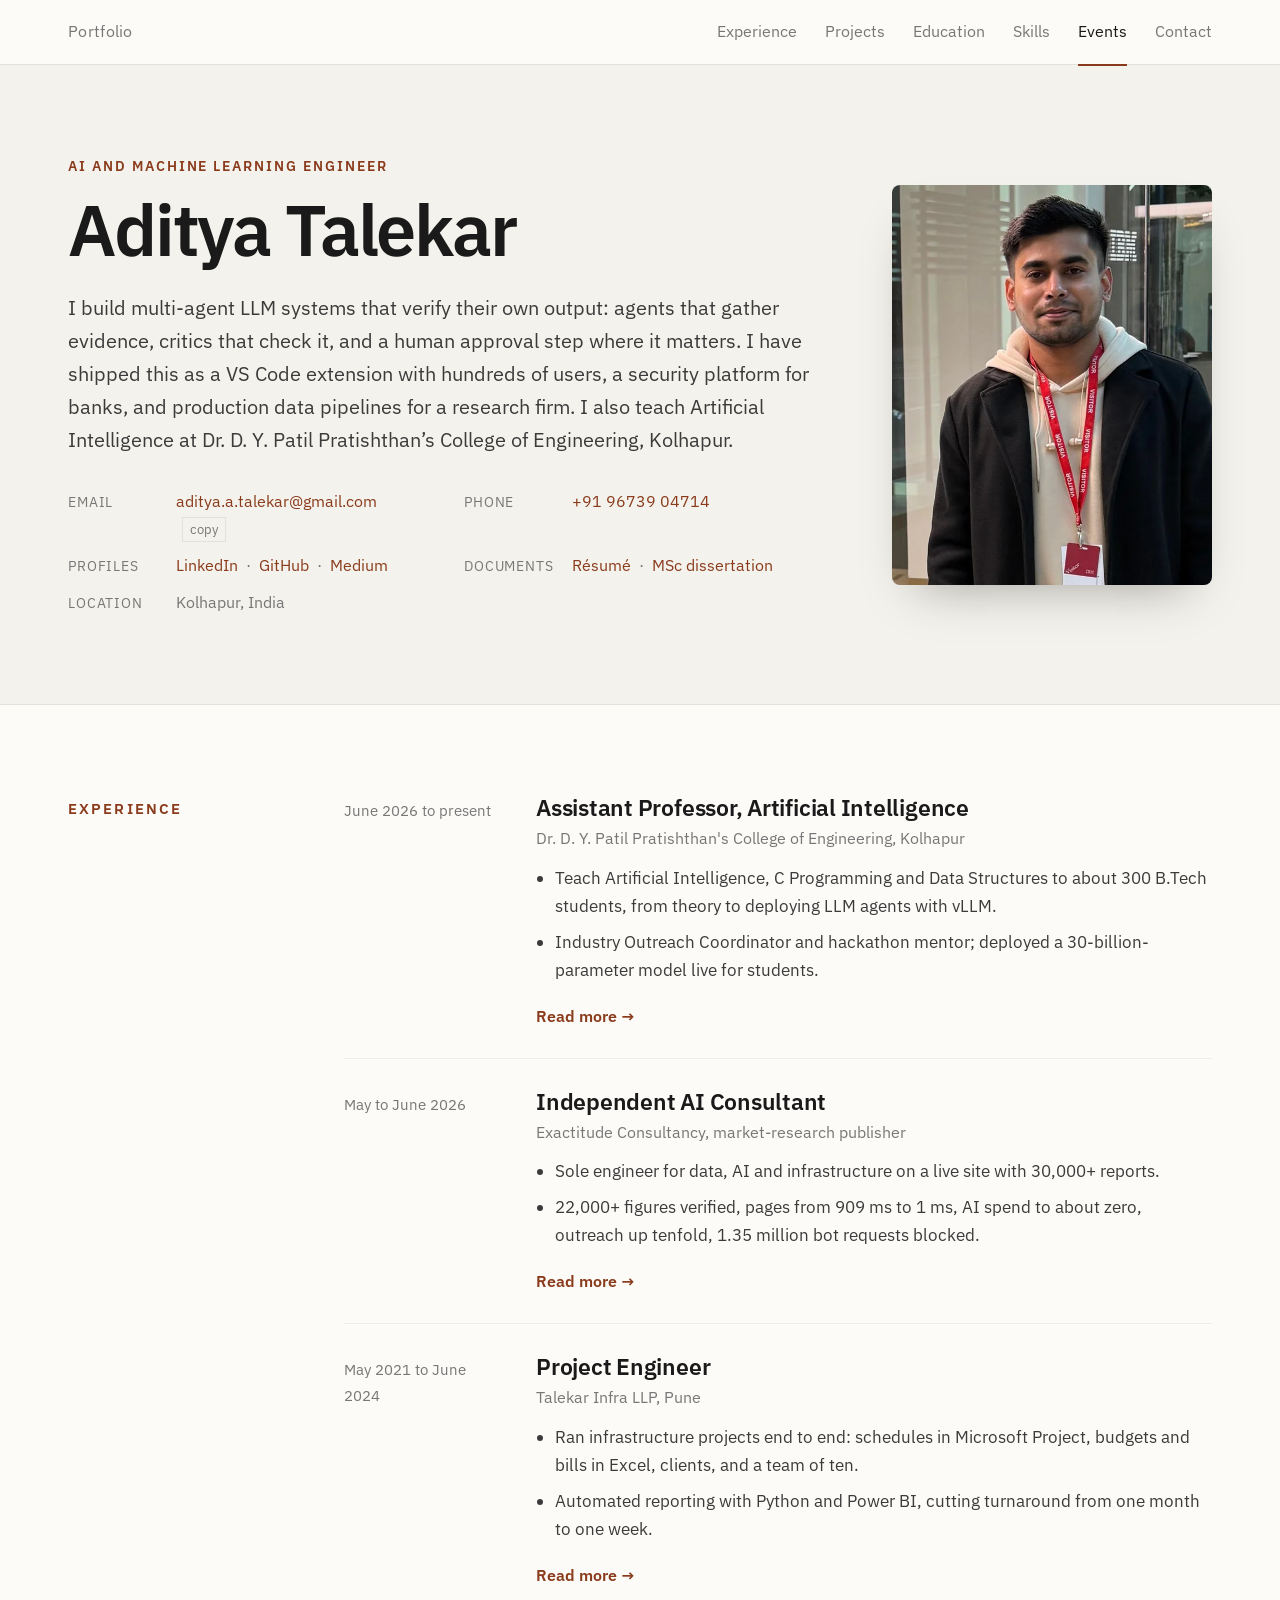
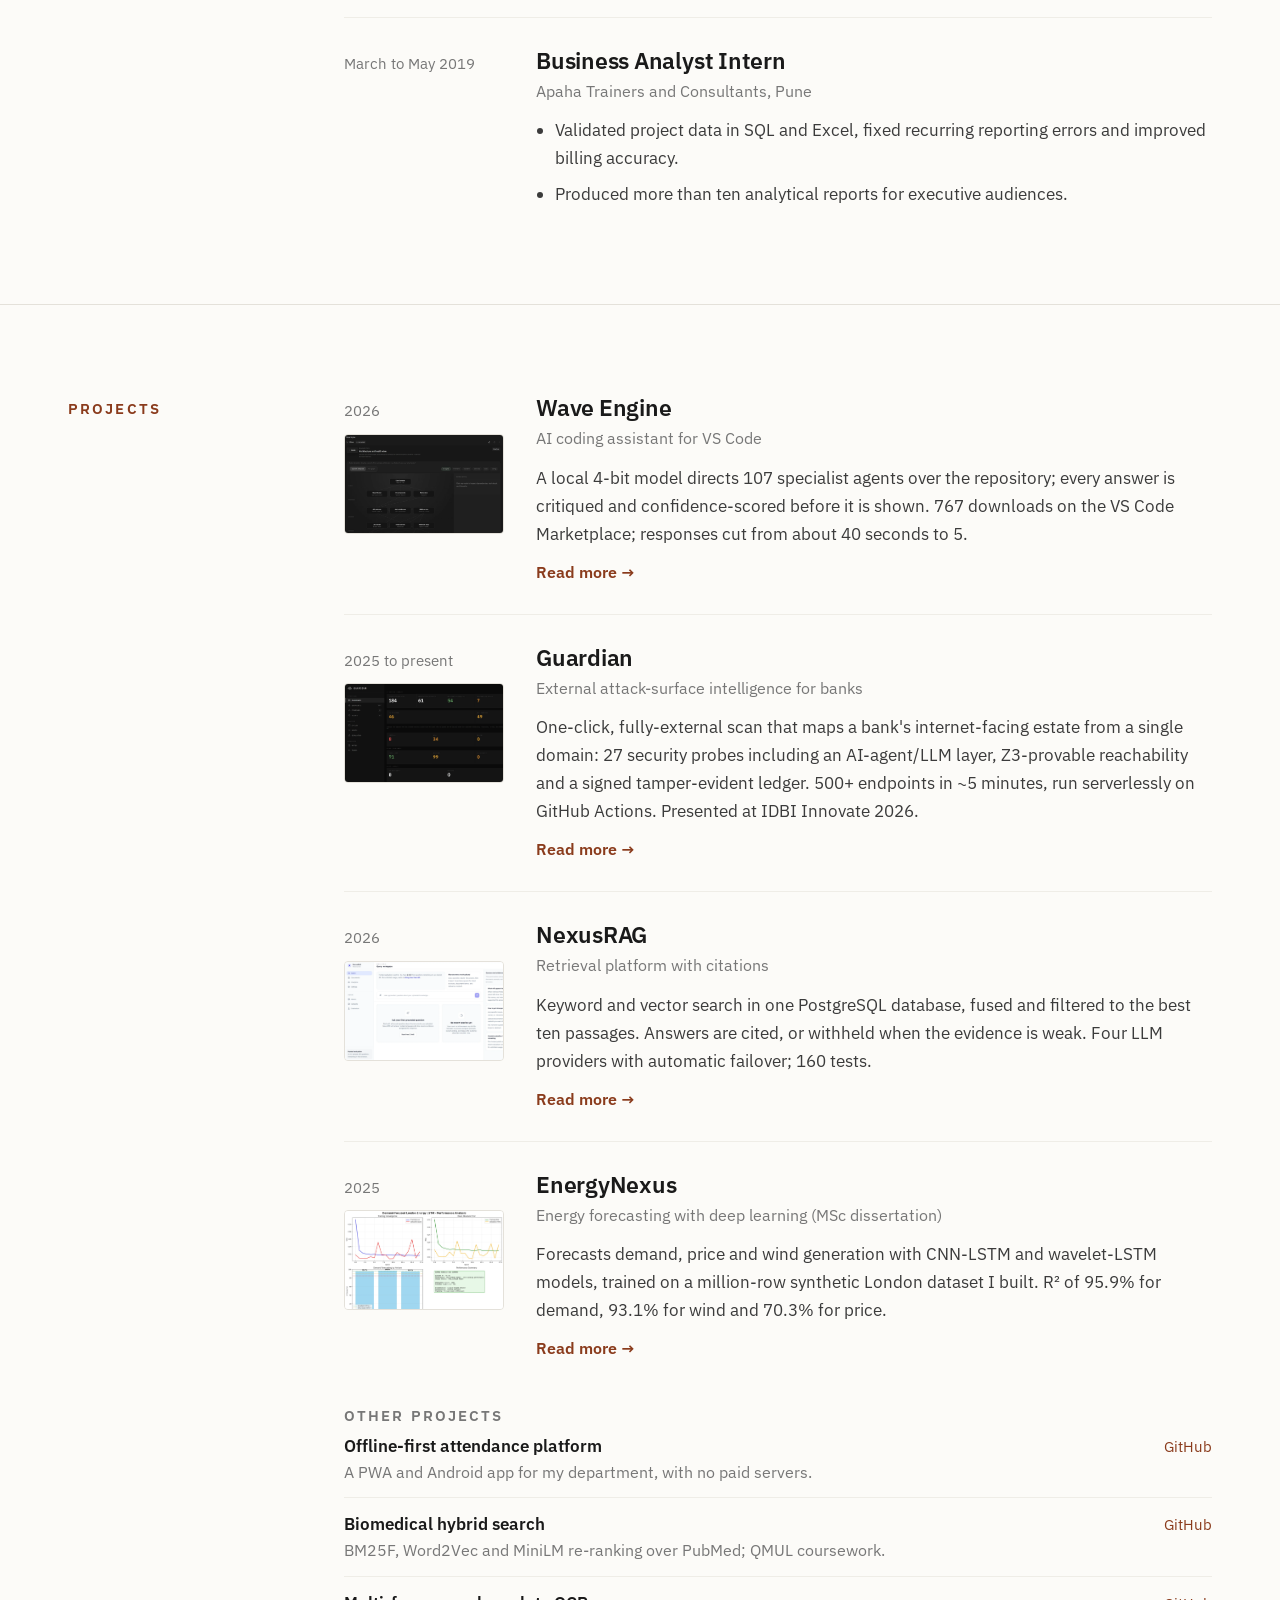
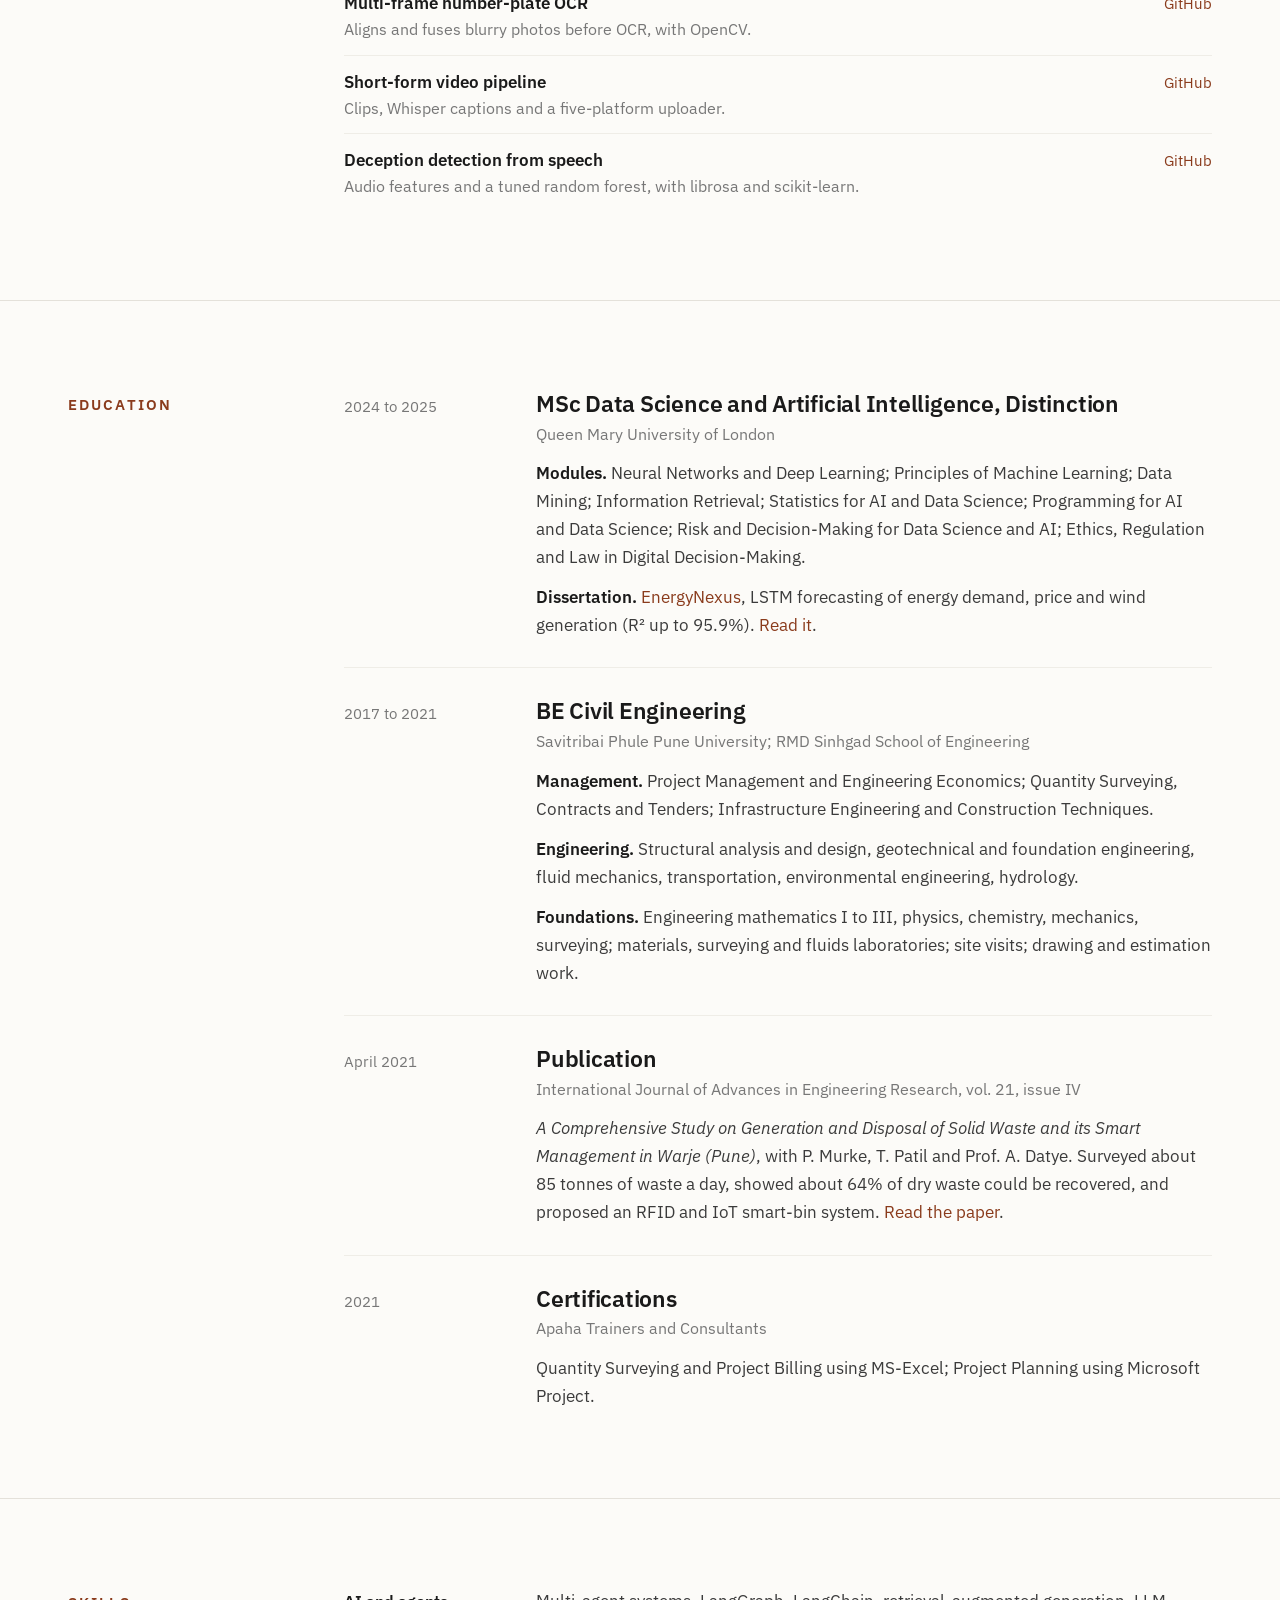
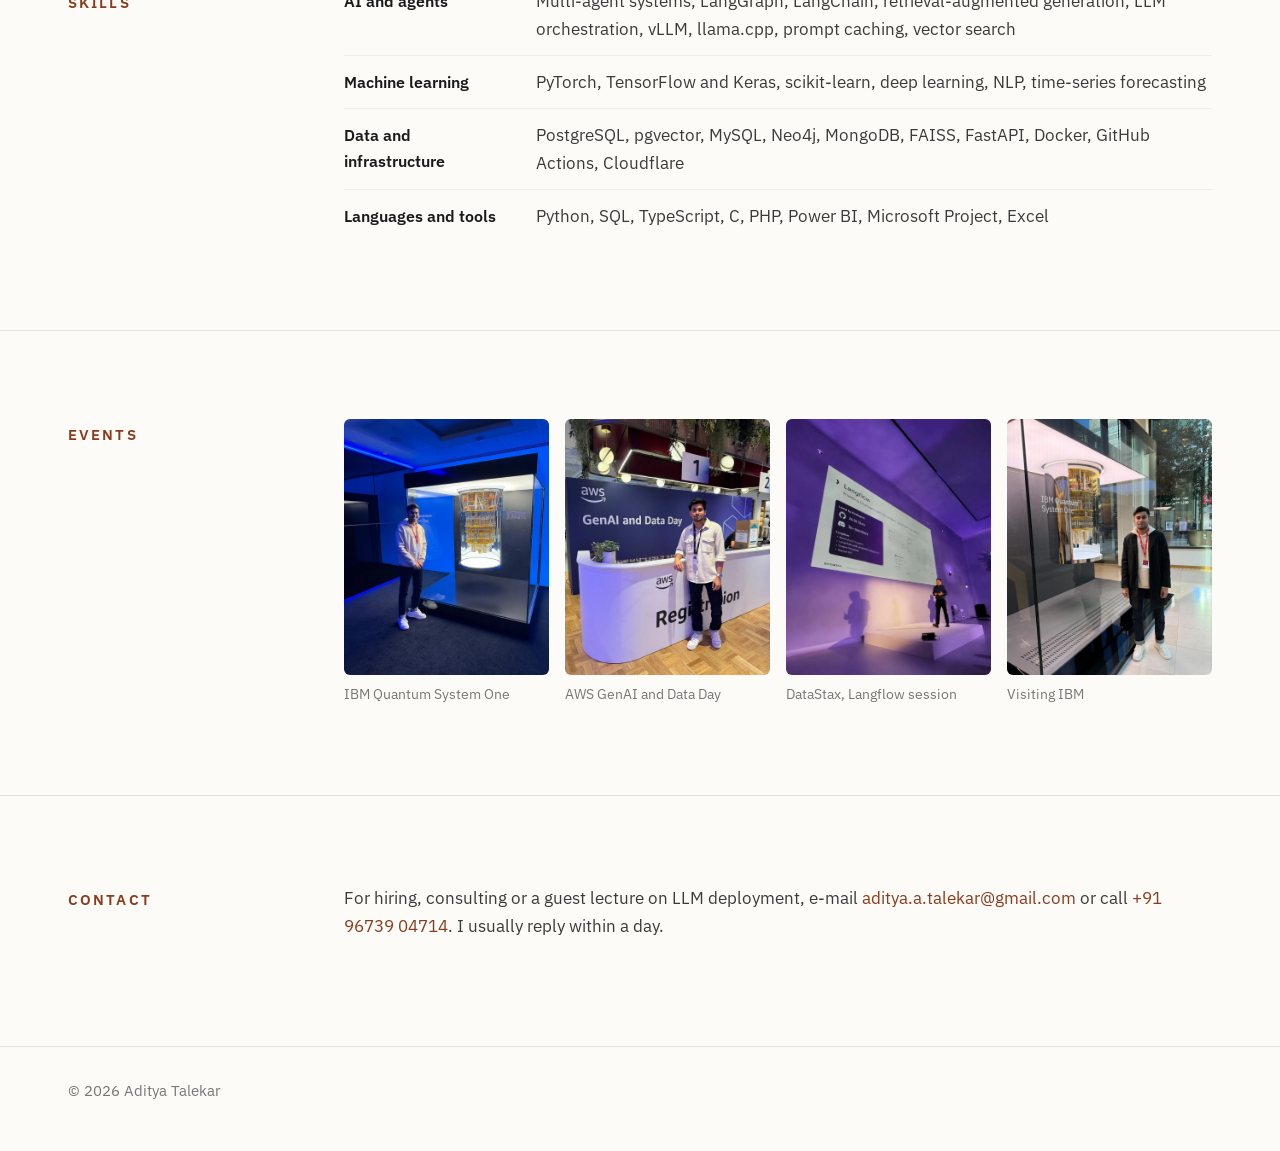
==== index.html @ d6b7da2e "Update Guardian section to current architecture Refresh the Guardian card (index) and detail page to" ====
<!doctype html>
<html lang="en">
<head>
  <meta charset="utf-8">
  <meta name="viewport" content="width=device-width, initial-scale=1">
  <title>Aditya Talekar — AI and Machine Learning Engineer</title>
  <meta name="description" content="Aditya Talekar is an AI and machine learning engineer who builds multi-agent LLM systems that verify their own output. MSc Data Science and AI (Distinction), Queen Mary University of London.">
  <meta name="author" content="Aditya Talekar">
  <link rel="canonical" href="https://adityatalekar.github.io/AdityaTalekarPortfolio/">
  <meta property="og:type" content="website">
  <meta property="og:title" content="Aditya Talekar — AI and Machine Learning Engineer">
  <meta property="og:description" content="Aditya Talekar is an AI and machine learning engineer who builds multi-agent LLM systems that verify their own output. MSc Data Science and AI (Distinction), Queen Mary University of London.">
  <meta property="og:url" content="https://adityatalekar.github.io/AdityaTalekarPortfolio/">
  <meta property="og:image" content="https://adityatalekar.github.io/AdityaTalekarPortfolio/assets/img/og.png">
  <link rel="icon" href="assets/favicon.svg" type="image/svg+xml">
  <link rel="preconnect" href="https://fonts.googleapis.com"><link rel="preconnect" href="https://fonts.gstatic.com" crossorigin><link rel="stylesheet" href="https://fonts.googleapis.com/css2?family=IBM+Plex+Sans:ital,wght@0,400;0,500;0,600;1,400&display=swap">
  <link rel="stylesheet" href="assets/css/site.css?v=1791864038">
  <script type="application/ld+json">{"@context":"https://schema.org","@type":"Person","name":"Aditya Talekar","jobTitle":"AI and Machine Learning Engineer","url":"https://adityatalekar.github.io/AdityaTalekarPortfolio/","email":"mailto:aditya.a.talekar@gmail.com","telephone":"+91-96739-04714","alumniOf":["Queen Mary University of London","Savitribai Phule Pune University"],"sameAs":["https://www.linkedin.com/in/aditya-talekar-48731532a/","https://github.com/ADITYATALEKAR","https://medium.com/@aditya.a.talekar"]}</script>
</head>
<body data-base="">
<a class="skip" href="#main">Skip to content</a>
<header class="site-head"><div class="col"><a class="name" href="#top">Portfolio</a><nav aria-label="Site"><a href="#experience">Experience</a><a href="#projects">Projects</a><a href="#education">Education</a><a href="#skills">Skills</a><a href="#events">Events</a><a href="#contact">Contact</a></nav></div></header>
<main id="main">
  <section class="intro" id="top"><div class="col intro-grid">
    <div class="intro-text">
      <p class="eyebrow">AI and Machine Learning Engineer</p>
      <h1>Aditya Talekar</h1>
      <p class="lede">I build multi-agent LLM systems that verify their own output: agents that gather evidence, critics that check it, and a human approval step where it matters. I have shipped this as a VS Code extension with hundreds of users, a security platform for banks, and production data pipelines for a research firm. I also teach Artificial Intelligence at Dr. D. Y. Patil Pratishthan’s College of Engineering, Kolhapur.</p>
      <dl class="meta">
        <div><dt>Email</dt><dd><a href="mailto:aditya.a.talekar@gmail.com">aditya.a.talekar@gmail.com</a> <button data-copy-email>copy</button></dd></div>
        <div><dt>Phone</dt><dd><a href="tel:+919673904714">+91 96739 04714</a></dd></div>
        <div><dt>Profiles</dt><dd><a href="https://www.linkedin.com/in/aditya-talekar-48731532a/" target="_blank" rel="noopener">LinkedIn</a><a href="https://github.com/ADITYATALEKAR" target="_blank" rel="noopener">GitHub</a><a href="https://medium.com/@aditya.a.talekar" target="_blank" rel="noopener">Medium</a></dd></div>
        <div><dt>Documents</dt><dd><a href="#" data-doc="resume">Résumé</a><a href="#" data-doc="thesis">MSc dissertation</a></dd></div>
        <div><dt>Location</dt><dd>Kolhapur, India</dd></div>
      </dl>
    </div>
    <figure class="intro-photo"><img class="portrait" src="assets/img/aditya-headshot.webp" alt="Aditya Talekar" width="720" height="720"></figure>
  </div></section>

  <section class="section" id="experience"><div class="col"><h2>Experience</h2><div class="item"><div class="when">June 2026 to present</div><div><h3><a href="work/teaching.html">Assistant Professor, Artificial Intelligence</a></h3><div class="org">Dr. D. Y. Patil Pratishthan's College of Engineering, Kolhapur</div><ul><li>Teach Artificial Intelligence, C Programming and Data Structures to about 300 B.Tech students, from theory to deploying LLM agents with vLLM.</li><li>Industry Outreach Coordinator and hackathon mentor; deployed a 30-billion-parameter model live for students.</li></ul><a class="more" href="work/teaching.html">Read more →</a></div></div><div class="item"><div class="when">May to June 2026</div><div><h3><a href="work/exactitude.html">Independent AI Consultant</a></h3><div class="org">Exactitude Consultancy, market-research publisher</div><ul><li>Sole engineer for data, AI and infrastructure on a live site with 30,000+ reports.</li><li>22,000+ figures verified, pages from 909 ms to 1 ms, AI spend to about zero, outreach up tenfold, 1.35 million bot requests blocked.</li></ul><a class="more" href="work/exactitude.html">Read more →</a></div></div><div class="item"><div class="when">May 2021 to June 2024</div><div><h3><a href="work/talekar-infra.html">Project Engineer</a></h3><div class="org">Talekar Infra LLP, Pune</div><ul><li>Ran infrastructure projects end to end: schedules in Microsoft Project, budgets and bills in Excel, clients, and a team of ten.</li><li>Automated reporting with Python and Power BI, cutting turnaround from one month to one week.</li></ul><a class="more" href="work/talekar-infra.html">Read more →</a></div></div><div class="item"><div class="when">March to May 2019</div><div><h3>Business Analyst Intern</h3><div class="org">Apaha Trainers and Consultants, Pune</div><ul><li>Validated project data in SQL and Excel, fixed recurring reporting errors and improved billing accuracy.</li><li>Produced more than ten analytical reports for executive audiences.</li></ul></div></div></div></section>
  <section class="section" id="projects"><div class="col"><h2>Projects</h2><div class="item"><div class="when">2026<img class="thumb" src="assets/img/wave-architecture.webp" alt="" loading="lazy"></div><div><h3><a href="work/wave-engine.html">Wave Engine</a></h3><div class="org">AI coding assistant for VS Code</div><p>A local 4-bit model directs 107 specialist agents over the repository; every answer is critiqued and confidence-scored before it is shown. 767 downloads on the VS Code Marketplace; responses cut from about 40 seconds to 5.</p><a class="more" href="work/wave-engine.html">Read more →</a></div></div><div class="item"><div class="when">2025 to present<img class="thumb" src="assets/img/guardian-dashboard.webp" alt="" loading="lazy"></div><div><h3><a href="work/guardian.html">Guardian</a></h3><div class="org">External attack-surface intelligence for banks</div><p>One-click, fully-external scan that maps a bank's internet-facing estate from a single domain: 27 security probes including an AI-agent/LLM layer, Z3-provable reachability and a signed tamper-evident ledger. 500+ endpoints in ~5 minutes, run serverlessly on GitHub Actions. Presented at IDBI Innovate 2026.</p><a class="more" href="work/guardian.html">Read more →</a></div></div><div class="item"><div class="when">2026<img class="thumb" src="assets/img/nexusrag-workspace.webp" alt="" loading="lazy"></div><div><h3><a href="work/nexusrag.html">NexusRAG</a></h3><div class="org">Retrieval platform with citations</div><p>Keyword and vector search in one PostgreSQL database, fused and filtered to the best ten passages. Answers are cited, or withheld when the evidence is weak. Four LLM providers with automatic failover; 160 tests.</p><a class="more" href="work/nexusrag.html">Read more →</a></div></div><div class="item"><div class="when">2025<img class="thumb" src="assets/img/energy-demand.webp" alt="" loading="lazy"></div><div><h3><a href="work/energynexus.html">EnergyNexus</a></h3><div class="org">Energy forecasting with deep learning (MSc dissertation)</div><p>Forecasts demand, price and wind generation with CNN-LSTM and wavelet-LSTM models, trained on a million-row synthetic London dataset I built. R² of 95.9% for demand, 93.1% for wind and 70.3% for price.</p><a class="more" href="work/energynexus.html">Read more →</a></div></div><h2 class="sub">Other projects</h2><ul class="plain-list"><li><div><b>Offline-first attendance platform</b><span>A PWA and Android app for my department, with no paid servers.</span></div><a class="gh" href="https://github.com/ADITYATALEKAR/attendance-platform" target="_blank" rel="noopener">GitHub</a></li><li><div><b>Biomedical hybrid search</b><span>BM25F, Word2Vec and MiniLM re-ranking over PubMed; QMUL coursework.</span></div><a class="gh" href="https://github.com/ADITYATALEKAR/Hybrid-Information-Retrieval" target="_blank" rel="noopener">GitHub</a></li><li><div><b>Multi-frame number-plate OCR</b><span>Aligns and fuses blurry photos before OCR, with OpenCV.</span></div><a class="gh" href="https://github.com/ADITYATALEKAR/plate-fusion-ocr-tool" target="_blank" rel="noopener">GitHub</a></li><li><div><b>Short-form video pipeline</b><span>Clips, Whisper captions and a five-platform uploader.</span></div><a class="gh" href="https://github.com/ADITYATALEKAR/AI-Video-Editor-and-Clipper-with-Auto-Captions" target="_blank" rel="noopener">GitHub</a></li><li><div><b>Deception detection from speech</b><span>Audio features and a tuned random forest, with librosa and scikit-learn.</span></div><a class="gh" href="https://github.com/ADITYATALEKAR/audio-deception-detection-ml" target="_blank" rel="noopener">GitHub</a></li></ul></div></section>
  <section class="section" id="education"><div class="col"><h2>Education</h2><div class="item"><div class="when">2024 to 2025</div><div><h3>MSc Data Science and Artificial Intelligence, Distinction</h3><div class="org">Queen Mary University of London</div><p><b>Modules.</b> Neural Networks and Deep Learning; Principles of Machine Learning; Data Mining; Information Retrieval; Statistics for AI and Data Science; Programming for AI and Data Science; Risk and Decision-Making for Data Science and AI; Ethics, Regulation and Law in Digital Decision-Making.</p><p><b>Dissertation.</b> <a href="work/energynexus.html">EnergyNexus</a>, LSTM forecasting of energy demand, price and wind generation (R² up to 95.9%). <a href="#" data-doc="thesis">Read it</a>.</p></div></div><div class="item"><div class="when">2017 to 2021</div><div><h3>BE Civil Engineering</h3><div class="org">Savitribai Phule Pune University; RMD Sinhgad School of Engineering</div><p><b>Management.</b> Project Management and Engineering Economics; Quantity Surveying, Contracts and Tenders; Infrastructure Engineering and Construction Techniques.</p><p><b>Engineering.</b> Structural analysis and design, geotechnical and foundation engineering, fluid mechanics, transportation, environmental engineering, hydrology.</p><p><b>Foundations.</b> Engineering mathematics I to III, physics, chemistry, mechanics, surveying; materials, surveying and fluids laboratories; site visits; drawing and estimation work.</p></div></div><div class="item"><div class="when">April 2021</div><div><h3>Publication</h3><div class="org">International Journal of Advances in Engineering Research, vol. 21, issue IV</div><p><i>A Comprehensive Study on Generation and Disposal of Solid Waste and its Smart Management in Warje (Pune)</i>, with P. Murke, T. Patil and Prof. A. Datye. Surveyed about 85 tonnes of waste a day, showed about 64% of dry waste could be recovered, and proposed an RFID and IoT smart-bin system. <a href="https://ijaer.com/admin/upload/07%20Pratik%20Murke%2001144.pdf" target="_blank" rel="noopener">Read the paper</a>.</p></div></div><div class="item"><div class="when">2021</div><div><h3>Certifications</h3><div class="org">Apaha Trainers and Consultants</div><p>Quantity Surveying and Project Billing using MS-Excel; Project Planning using Microsoft Project.</p></div></div></div></section>
  <section class="section" id="skills"><div class="col"><h2>Skills</h2><dl class="skills"><div><dt>AI and agents</dt><dd>Multi-agent systems, LangGraph, LangChain, retrieval-augmented generation, LLM orchestration, vLLM, llama.cpp, prompt caching, vector search</dd></div><div><dt>Machine learning</dt><dd>PyTorch, TensorFlow and Keras, scikit-learn, deep learning, NLP, time-series forecasting</dd></div><div><dt>Data and infrastructure</dt><dd>PostgreSQL, pgvector, MySQL, Neo4j, MongoDB, FAISS, FastAPI, Docker, GitHub Actions, Cloudflare</dd></div><div><dt>Languages and tools</dt><dd>Python, SQL, TypeScript, C, PHP, Power BI, Microsoft Project, Excel</dd></div></dl></div></section>
  <section class="section" id="events"><div class="col"><h2>Events</h2>
    <div class="events">
      <figure><img src="assets/img/event-ibm-quantum-2.webp" alt="Aditya beside IBM Quantum System One" width="960" height="1200" loading="lazy" data-zoom><figcaption>IBM Quantum System One</figcaption></figure>
      <figure><img src="assets/img/event-aws-genai.webp" alt="Aditya at AWS GenAI and Data Day" width="960" height="1200" loading="lazy" data-zoom><figcaption>AWS GenAI and Data Day</figcaption></figure>
      <figure><img src="assets/img/event-datastax.webp" alt="DataStax Langflow session" width="900" height="1125" loading="lazy" data-zoom><figcaption>DataStax, Langflow session</figcaption></figure>
      <figure><img src="assets/img/event-ibm-quantum.webp" alt="Aditya at IBM" width="960" height="1200" loading="lazy" data-zoom><figcaption>Visiting IBM</figcaption></figure>
    </div>
  </div></section>
  <section class="section" id="contact"><div class="col"><h2>Contact</h2>
    <p>For hiring, consulting or a guest lecture on LLM deployment, e-mail <a href="mailto:aditya.a.talekar@gmail.com">aditya.a.talekar@gmail.com</a> or call <a href="tel:+919673904714">+91 96739 04714</a>. I usually reply within a day.</p>
  </div></section>
</main>
<footer class="site-foot"><div class="col">© 2026 Aditya Talekar</div></footer>
<script src="assets/js/site.js?v=1791864038" defer></script>
</body>
</html>
---- assets/css/site.css ----
/* ==========================================================================
   Aditya Talekar — portfolio (v6)
   One typeface (IBM Plex Serif), one column, plain text. Nothing decorative.
   ========================================================================== */

:root {
  --font: "IBM Plex Sans", "Segoe UI", Helvetica, Arial, sans-serif;
  --ink: #1a1a1a;
  --ink-2: #3b3b3b;
  --muted: #777777;
  --rule: #e4e1da;
  --rule-light: #efede7;
  --bg: #fcfbf8;
  --soft: #f4f2ec;
  --link: #8a3b1c;
  --width: 1240px;
  --text: 760px;
}

*, *::before, *::after { box-sizing: border-box; }
html { -webkit-text-size-adjust: 100%; scroll-behavior: smooth; scroll-padding-top: 72px; }
body { margin: 0; background: var(--bg); color: var(--ink-2); font-family: var(--font); font-size: 17px; line-height: 1.65; -webkit-font-smoothing: antialiased; }
img, svg, video { display: block; max-width: 100%; }
img { height: auto; }
a { color: var(--link); text-decoration: none; }
a:hover { text-decoration: underline; text-underline-offset: 3px; }
p { margin: 0 0 1.1em; }
h1, h2, h3, h4 { margin: 0; color: var(--ink); font-weight: 600; line-height: 1.3; }
strong, b { color: var(--ink); font-weight: 600; }
code { font-family: var(--font); font-weight: 500; }
button { font: inherit; color: inherit; background: none; border: 0; padding: 0; cursor: pointer; }
:focus-visible { outline: 2px solid var(--link); outline-offset: 3px; }
.skip { position: absolute; left: 12px; top: -48px; z-index: 100; background: var(--ink); color: #fff; padding: 8px 14px; }
.skip:focus { top: 12px; }
.muted { color: var(--muted); }
.small { font-size: 15px; }

/* ---------- Column ---------- */
.col { max-width: var(--width); margin: 0 auto; padding: 0 clamp(20px, 4vw, 48px); }

/* ---------- Site header ---------- */
.site-head { position: sticky; top: 0; z-index: 40; background: rgba(252, 251, 248, .9); backdrop-filter: blur(12px); -webkit-backdrop-filter: blur(12px); border-bottom: 1px solid var(--rule); }
.site-head .col { display: flex; justify-content: space-between; align-items: center; gap: 12px 24px; height: 64px; }
.site-head .name { font-size: 15.5px; color: var(--muted); white-space: nowrap; letter-spacing: .02em; }
.site-head .name:hover { color: var(--ink); text-decoration: none; }
.site-head nav { display: flex; gap: 0 28px; font-size: 16px; overflow-x: auto; scrollbar-width: none; }
.site-head nav::-webkit-scrollbar { display: none; }
.site-head nav a { color: var(--muted); padding: 20px 0; border-bottom: 2px solid transparent; white-space: nowrap; transition: color .15s, border-color .15s; }
.site-head nav a:hover, .site-head nav a.active { color: var(--ink); text-decoration: none; border-bottom-color: var(--link); }

/* ---------- Intro ---------- */
.intro { background: var(--soft); border-bottom: 1px solid var(--rule); }
.intro-grid { display: grid; grid-template-columns: minmax(0, 1fr) 320px; gap: 72px; align-items: center; padding-top: clamp(48px, 7vw, 96px); padding-bottom: clamp(48px, 7vw, 96px); }
.eyebrow { margin: 0 0 14px; font-size: 14px; letter-spacing: .14em; text-transform: uppercase; color: var(--link); font-weight: 600; }
.intro h1 { font-size: clamp(44px, 6vw, 72px); font-weight: 600; letter-spacing: -0.03em; line-height: 1.05; margin: 0 0 24px; }
.intro .lede { font-size: clamp(18px, 1.6vw, 20px); line-height: 1.65; margin: 0 0 32px; max-width: 46em; }
.intro .meta { margin: 0; display: grid; grid-template-columns: 1fr 1fr; gap: 10px 40px; font-size: 16px; }
.intro .meta div { display: grid; grid-template-columns: 96px minmax(0, 1fr); gap: 12px; align-items: baseline; }
.intro .meta dt { color: var(--muted); font-size: 14px; letter-spacing: .06em; text-transform: uppercase; }
.intro .meta dd { margin: 0; }
.intro .meta dd a + a::before { content: "·"; color: var(--muted); margin: 0 8px; }
.intro .meta button { font-size: 13px; color: var(--muted); border: 1px solid var(--rule); padding: 1px 7px; margin-left: 6px; }
.intro .meta button:hover { color: var(--ink); border-color: var(--muted); }
.intro-photo { margin: 0; }
.portrait { width: 320px; height: 400px; object-fit: cover; object-position: 50% 20%; border-radius: 8px; box-shadow: 0 24px 48px -24px rgba(0, 0, 0, .35); }
@media (max-width: 960px) {
  .intro-grid { grid-template-columns: 1fr; gap: 32px; }
  .intro-photo { order: -1; }
  .portrait { width: 160px; height: 200px; }
  .intro .meta { grid-template-columns: 1fr; }
}
@media (max-width: 480px) { .intro .meta div { grid-template-columns: 1fr; gap: 0; } }

/* ---------- Sections ---------- */
.section { padding: clamp(56px, 7vw, 88px) 0; border-bottom: 1px solid var(--rule); }
.section:last-of-type { border-bottom: 0; }
.section .col { display: grid; grid-template-columns: 220px minmax(0, 1fr); gap: 0 56px; }
.section .col > * { grid-column: 2; }
.section .col > h2 { grid-column: 1; grid-row: 1 / span 40; position: sticky; top: 88px; align-self: start; font-size: 15px; font-weight: 600; letter-spacing: .14em; text-transform: uppercase; color: var(--link); margin: 6px 0 0; }
.section .col > h2.sub { position: static; grid-column: 2; grid-row: auto; color: var(--muted); margin: 44px 0 6px; }
@media (max-width: 860px) { .section .col { display: block; } .section .col > h2 { position: static; margin-bottom: 20px; } }

.item { display: grid; grid-template-columns: 160px minmax(0, 1fr); gap: 32px; padding: 28px 0; border-top: 1px solid var(--rule-light); }
.item:first-of-type { border-top: 0; padding-top: 0; }
.item:last-of-type { padding-bottom: 0; }
.item .when { font-size: 15px; color: var(--muted); line-height: 1.7; padding-top: 5px; }
.item h3 { font-size: 23px; font-weight: 600; letter-spacing: -0.01em; }
.item h3 a { color: var(--ink); }
.item h3 a:hover { color: var(--link); text-decoration: none; }
.item .org { color: var(--muted); font-size: 16px; margin-top: 2px; }
.item p { margin: 12px 0 0; max-width: 46em; }
.item ul { margin: 12px 0 0; padding-left: 1.1em; max-width: 46em; }
.item li { margin: 8px 0; }
.item .more { display: inline-block; margin-top: 12px; font-size: 15.5px; font-weight: 600; }
.item .thumb { width: 100%; max-width: 160px; aspect-ratio: 16 / 10; object-fit: cover; object-position: top left; border: 1px solid var(--rule); margin-top: 10px; border-radius: 4px; }
@media (max-width: 640px) { .item { grid-template-columns: 1fr; gap: 8px; } .item .thumb { max-width: 220px; } }

.plain-list { margin: 0; padding: 0; list-style: none; }
.plain-list li { padding: 12px 0; border-top: 1px solid var(--rule-light); display: grid; grid-template-columns: minmax(0, 1fr) auto; gap: 16px; align-items: baseline; }
.plain-list li:first-child { border-top: 0; padding-top: 0; }
.plain-list li span { color: var(--muted); font-size: 15.5px; display: block; }
.plain-list li a.gh { font-size: 15px; white-space: nowrap; }

.skills { margin: 0; }
.skills div { display: grid; grid-template-columns: 160px minmax(0, 1fr); gap: 32px; padding: 12px 0; border-top: 1px solid var(--rule-light); }
.skills div:first-child { border-top: 0; padding-top: 0; }
.skills dt { color: var(--ink); font-weight: 600; font-size: 16px; padding-top: 1px; }
.skills dd { margin: 0; max-width: 46em; }
@media (max-width: 640px) { .skills div { grid-template-columns: 1fr; gap: 2px; } }

.site-foot { padding: 32px 0 48px; color: var(--muted); font-size: 14.5px; border-top: 1px solid var(--rule); }

/* ---------- Detail pages ---------- */
.page-head { padding: 56px 0 40px; border-bottom: 1px solid var(--rule); }
.page-head .kind { font-size: 14px; letter-spacing: .14em; text-transform: uppercase; color: var(--link); font-weight: 600; }
.page-head h1 { font-size: clamp(34px, 4.5vw, 48px); font-weight: 600; letter-spacing: -0.015em; line-height: 1.15; margin-top: 8px; }
.page-head .sub { font-size: 20px; line-height: 1.6; margin: 16px 0 0; max-width: var(--text); }
.facts { margin: 26px 0 0; padding: 0; font-size: 15.5px; line-height: 1.8; }
.facts div { display: grid; grid-template-columns: 110px minmax(0, 1fr); gap: 16px; }
.facts dt { color: var(--muted); }
.facts dd { margin: 0; }
@media (max-width: 640px) { .facts div { grid-template-columns: 1fr; gap: 0; margin-bottom: 6px; } }

.results { display: grid; grid-template-columns: repeat(4, 1fr); gap: 0; margin: 32px 0 0; border-top: 1px solid var(--rule); border-bottom: 1px solid var(--rule); max-width: 960px; }
.results div { padding: 14px 16px 14px 0; }
.results div + div { padding-left: 16px; border-left: 1px solid var(--rule-light); }
.results b { display: block; font-size: 26px; font-weight: 600; line-height: 1.2; }
.results span { display: block; font-size: 14px; color: var(--muted); line-height: 1.45; margin-top: 3px; }
@media (max-width: 640px) { .results { grid-template-columns: 1fr 1fr; } .results div:nth-child(3) { padding-left: 0; border-left: 0; } .results div:nth-child(n+3) { border-top: 1px solid var(--rule-light); } }

.toc { margin: 22px 0 0; padding: 0; list-style: none; display: flex; flex-wrap: wrap; gap: 4px 22px; font-size: 15.5px; }
.toc a { color: var(--muted); }
.toc a:hover { color: var(--link); }

.body { padding: 8px 0 56px; }
.body > *:not(.diagram-wrap):not(.figure-grid):not(.figure):not(.chart):not(.scroll-x) { max-width: var(--text); }
.body h2 { font-size: 28px; font-weight: 600; margin: 56px 0 16px; }
.body h3 { font-size: 18.5px; font-weight: 600; margin: 30px 0 8px; }
.body h4 { font-size: 17px; font-weight: 600; margin: 22px 0 4px; }
.body h5 { font-size: 15px; font-weight: 600; color: var(--muted); margin: 18px 0 8px; }
.body ul, .body ol { padding-left: 1.2em; margin: 0 0 1.1em; }
.body li { margin: 8px 0; }
.body ol li::marker { font-weight: 600; color: var(--ink); }
.body table { width: 100%; border-collapse: collapse; font-size: 15.5px; margin: 8px 0 20px; }
.body th { text-align: left; vertical-align: top; font-weight: 600; color: var(--ink); padding: 10px 16px 10px 0; border-top: 1px solid var(--rule-light); width: 170px; }
.body td { padding: 10px 0; border-top: 1px solid var(--rule-light); vertical-align: top; }
.body tr:last-child th, .body tr:last-child td { border-bottom: 1px solid var(--rule-light); }
.body table.data th { width: auto; border-top: 0; border-bottom: 1px solid var(--rule); color: var(--muted); font-weight: 600; font-size: 14px; }
.body table.data td { padding-right: 16px; }
.scroll-x { overflow-x: auto; }
.note { padding: 16px 20px; background: var(--soft); border-left: 3px solid var(--link); margin: 22px 0; font-size: 16.5px; }
.note b:first-child { display: block; margin-bottom: 2px; }
.star { margin: 0 0 18px; }
.star h4 { margin: 0 0 6px; }
.star dl { margin: 0; display: grid; grid-template-columns: 90px minmax(0, 1fr); gap: 4px 14px; font-size: 16px; }
.star dt { color: var(--muted); }
.star dd { margin: 0; }
@media (max-width: 640px) { .star dl { grid-template-columns: 1fr; } .star dt { margin-top: 6px; } }
.meta { font-size: 15.5px; color: var(--muted); margin: 0 0 12px; }
.units { padding-left: 0 !important; list-style: none; }
.unit { margin: 0 0 12px; }
.unit .u { font-size: 14px; color: var(--muted); }
.unit b { display: block; }
.unit p { margin: 2px 0 0; font-size: 15.5px; color: var(--ink-2); }
.panel-note { font-size: 14.5px; color: var(--muted); }
.course { margin: 0 0 36px; }
.next { display: block; margin-top: 56px; padding-top: 24px; border-top: 1px solid var(--rule); font-size: 16px; }
.next span { color: var(--muted); }

/* ---------- Figures ---------- */
.figure { margin: 24px 0; max-width: 960px; }
.figure img, .figure video { width: 100%; border: 1px solid var(--rule); }
.figure video { background: #000; }
.figure figcaption { font-size: 14.5px; color: var(--muted); margin-top: 8px; }
.figure-grid { display: grid; grid-template-columns: 1fr 1fr; gap: 16px 20px; margin: 24px 0; max-width: 960px; }
.figure-grid .figure { margin: 0; }
.figure img[data-zoom] { cursor: zoom-in; }
@media (max-width: 640px) { .figure-grid { grid-template-columns: 1fr; } }

/* ---------- Diagrams (reused SVG) ---------- */
.diagram-wrap { margin: 22px 0 6px; border: 1px solid var(--rule); background: #fff; padding: 20px; overflow-x: auto; max-width: 960px; }
.diagram-wrap svg { min-width: 640px; width: 100%; height: auto; }
.diagram-cap { font-size: 14.5px; color: var(--muted); margin: 0 0 22px; }
svg .d-box { fill: #fff; stroke: #999; }
svg .d-box-accent { fill: #f7efe9; stroke: #8a3b1c; }
svg .d-box-signal { fill: #f3f3f3; stroke: #555; }
svg .d-box-sunk { fill: #f6f6f6; stroke: #bbb; stroke-dasharray: 4 4; }
svg .d-title { fill: #111; font: 600 13px var(--font); }
svg .d-text { fill: #6b6b6b; font: 400 11.5px var(--font); }
svg .d-label { fill: #999; font: 600 10.5px var(--font); letter-spacing: .08em; text-transform: uppercase; }
svg .d-edge { stroke: #aaa; stroke-width: 1.3; fill: none; }
svg .d-edge-accent { stroke: #8a3b1c; stroke-width: 1.5; fill: none; }
svg .d-edge-signal { stroke: #555; stroke-width: 1.3; fill: none; stroke-dasharray: 5 5; }
svg .d-arrow { fill: #aaa; }
svg .d-arrow-accent { fill: #8a3b1c; }
svg .d-arrow-signal { fill: #555; }

/* ---------- Chart (reused renderer) ---------- */
.chart { margin: 22px 0; border: 1px solid var(--rule); padding: 18px 18px 12px; position: relative; }
.chart-head { display: flex; flex-wrap: wrap; justify-content: space-between; gap: 6px 20px; margin-bottom: 10px; }
.chart-title { font-weight: 600; color: var(--ink); font-size: 16px; }
.chart-sub { font-size: 14.5px; color: var(--muted); }
.chart-legend { display: flex; gap: 16px; font-size: 14px; }
.chart-legend span { display: inline-flex; align-items: center; gap: 7px; }
.chart-legend i { width: 10px; height: 10px; }
.chart svg { width: 100%; height: auto; overflow: visible; }
.chart .axis text { fill: var(--muted); font: 12.5px var(--font); }
.chart .grid line { stroke: var(--rule-light); }
.chart .baseline { stroke: var(--rule); }
.chart .bar { transition: opacity .15s; }
.chart svg:hover .bar { opacity: .5; }
.chart svg .bar.on { opacity: 1; }
.chart .hit { fill: transparent; }
.chart-tip { position: absolute; pointer-events: none; background: var(--ink); color: #fff; font-size: 13.5px; padding: 6px 10px; white-space: nowrap; transform: translate(-50%, calc(-100% - 10px)); opacity: 0; }
.chart-tip.show { opacity: 1; }
.chart-tip b { color: #fff; }
.chart details { margin-top: 8px; font-size: 14.5px; color: var(--muted); }
.chart table { margin-top: 8px; font-size: 14.5px; }
.chart th, .chart td { text-align: right; padding: 6px 10px; border-top: 1px solid var(--rule-light); width: auto; }
.chart th:first-child, .chart td:first-child { text-align: left; }
:root { --chart-1: #8a3b1c; --chart-2: #2f6db5; }

/* ---------- Document dialog, lightbox, toast ---------- */
.doc-dialog { width: min(920px, calc(100vw - 24px)); height: min(92vh, 1200px); max-width: none; max-height: none; padding: 0; border: 1px solid var(--rule); background: #fff; overflow: hidden; }
.doc-dialog::backdrop { background: rgba(0, 0, 0, .55); }
.doc-dialog[open] { display: flex; flex-direction: column; }
.dd-head { display: flex; align-items: center; justify-content: space-between; gap: 12px; padding: 12px 16px; border-bottom: 1px solid var(--rule); font-size: 15px; }
.dd-head b { display: block; }
.dd-head small { color: var(--muted); }
.dd-actions { display: flex; gap: 16px; align-items: center; }
.dd-body { flex: 1; overflow: auto; background: #eee; padding: 16px; display: grid; gap: 14px; justify-items: center; align-content: start; }
.dd-body img { width: 100%; max-width: 820px; background: #fff; box-shadow: 0 1px 6px rgba(0, 0, 0, .2); }
.lightbox { position: fixed; inset: 0; z-index: 90; background: rgba(0, 0, 0, .9); display: none; align-items: center; justify-content: center; padding: 24px; cursor: zoom-out; }
.lightbox.open { display: flex; }
.lightbox img { max-width: 100%; max-height: 100%; }
.toast { position: fixed; left: 50%; bottom: 24px; transform: translateX(-50%); opacity: 0; pointer-events: none; background: var(--ink); color: #fff; padding: 8px 14px; font-size: 14.5px; transition: opacity .2s; z-index: 95; }
.toast.show { opacity: 1; }

@media (prefers-reduced-motion: reduce) { html { scroll-behavior: auto; } }
@media print { .site-head nav, .toc, .next { display: none; } a { color: inherit; } }

/* ---------- Events ---------- */
.events { display: grid; grid-template-columns: repeat(4, 1fr); gap: 16px; }
.events figure { margin: 0; }
.events img { width: 100%; aspect-ratio: 4 / 5; object-fit: cover; border-radius: 6px; cursor: zoom-in; }
.events figcaption { font-size: 14px; color: var(--muted); margin-top: 8px; }
@media (max-width: 860px) { .events { grid-template-columns: repeat(2, 1fr); } }
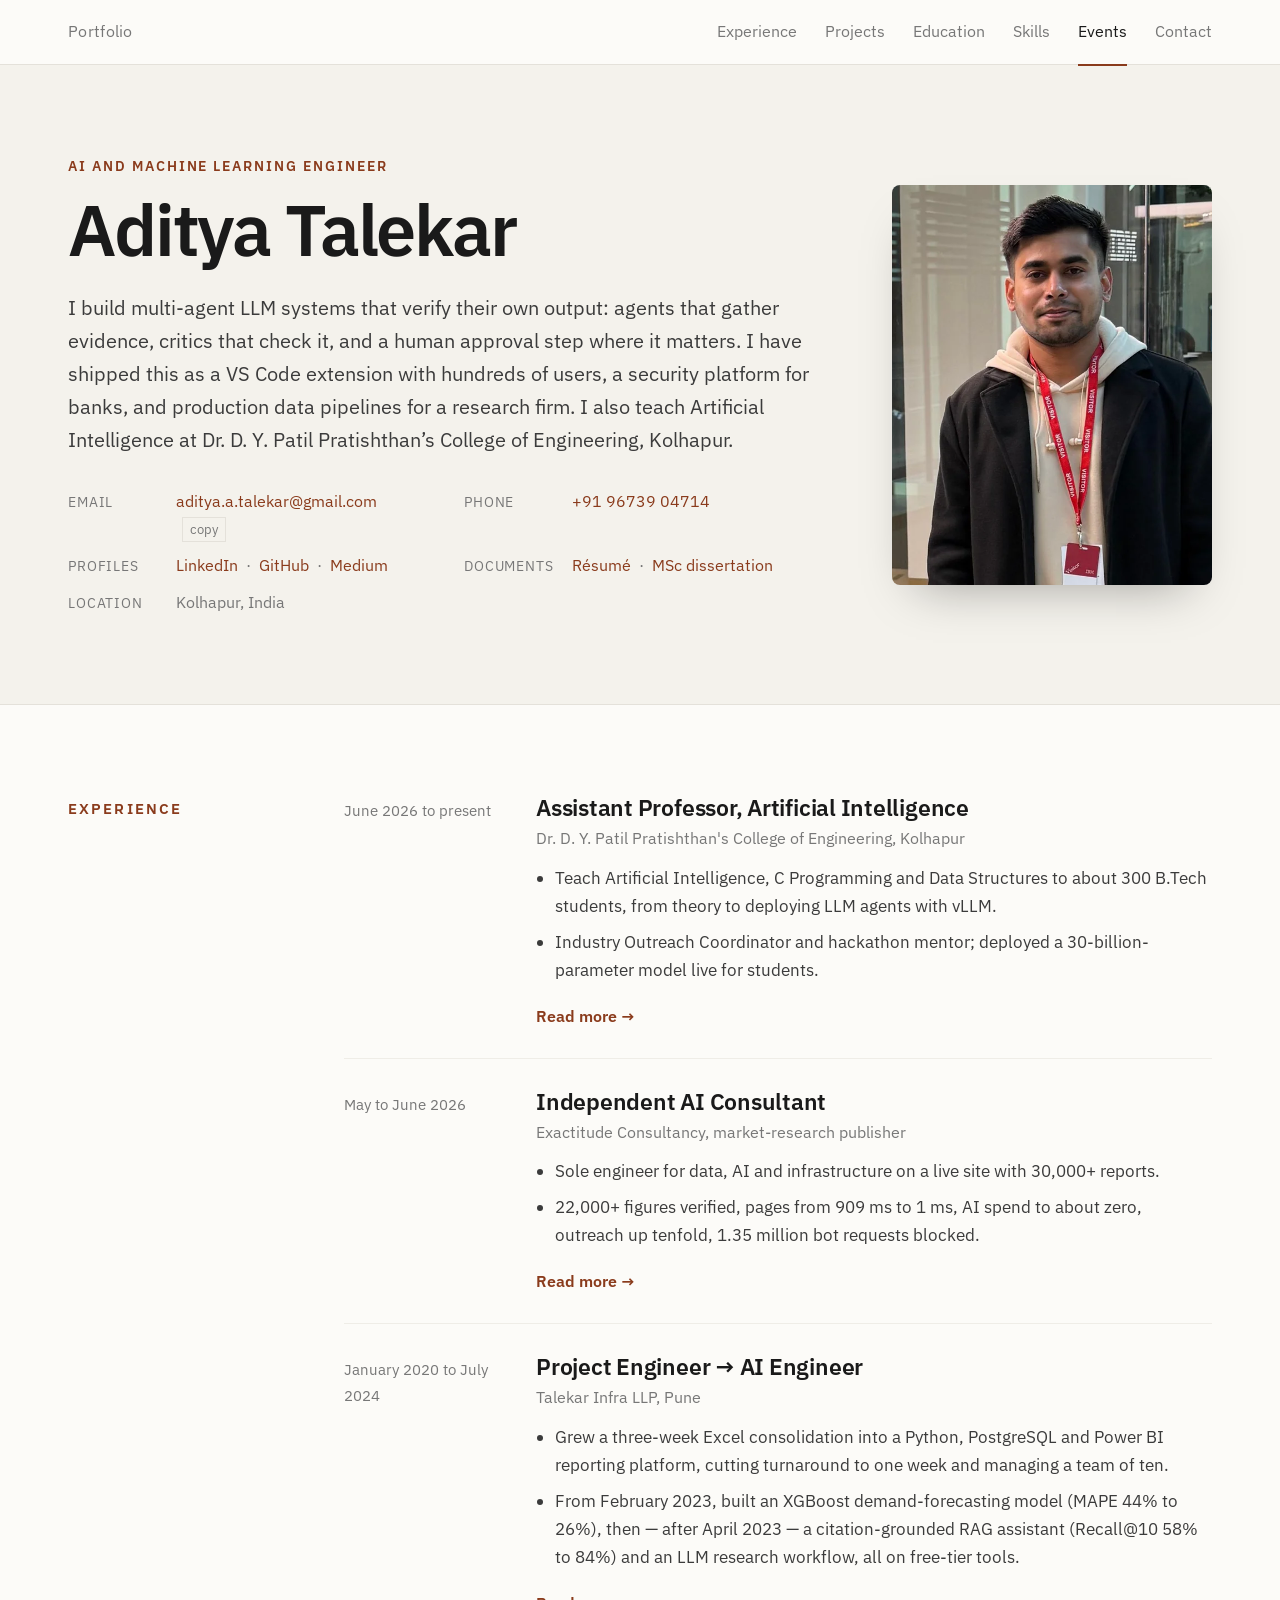
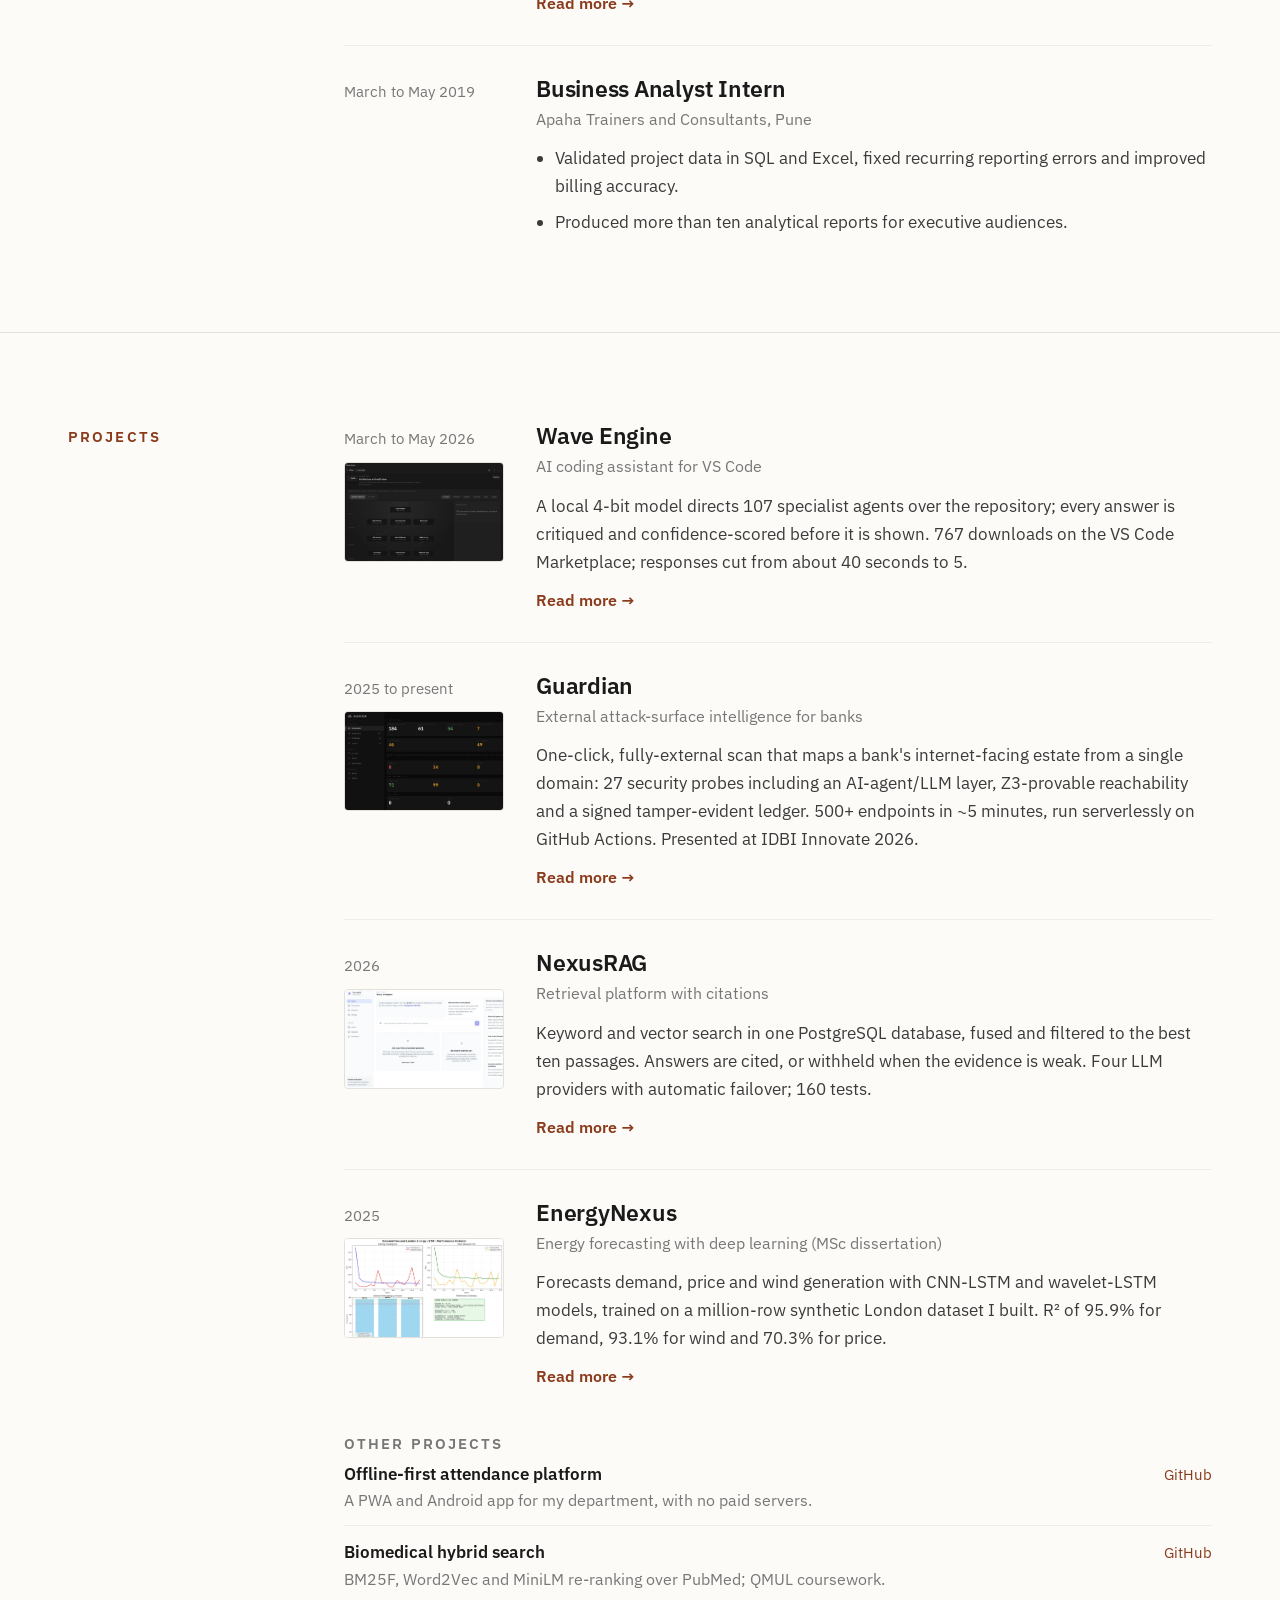
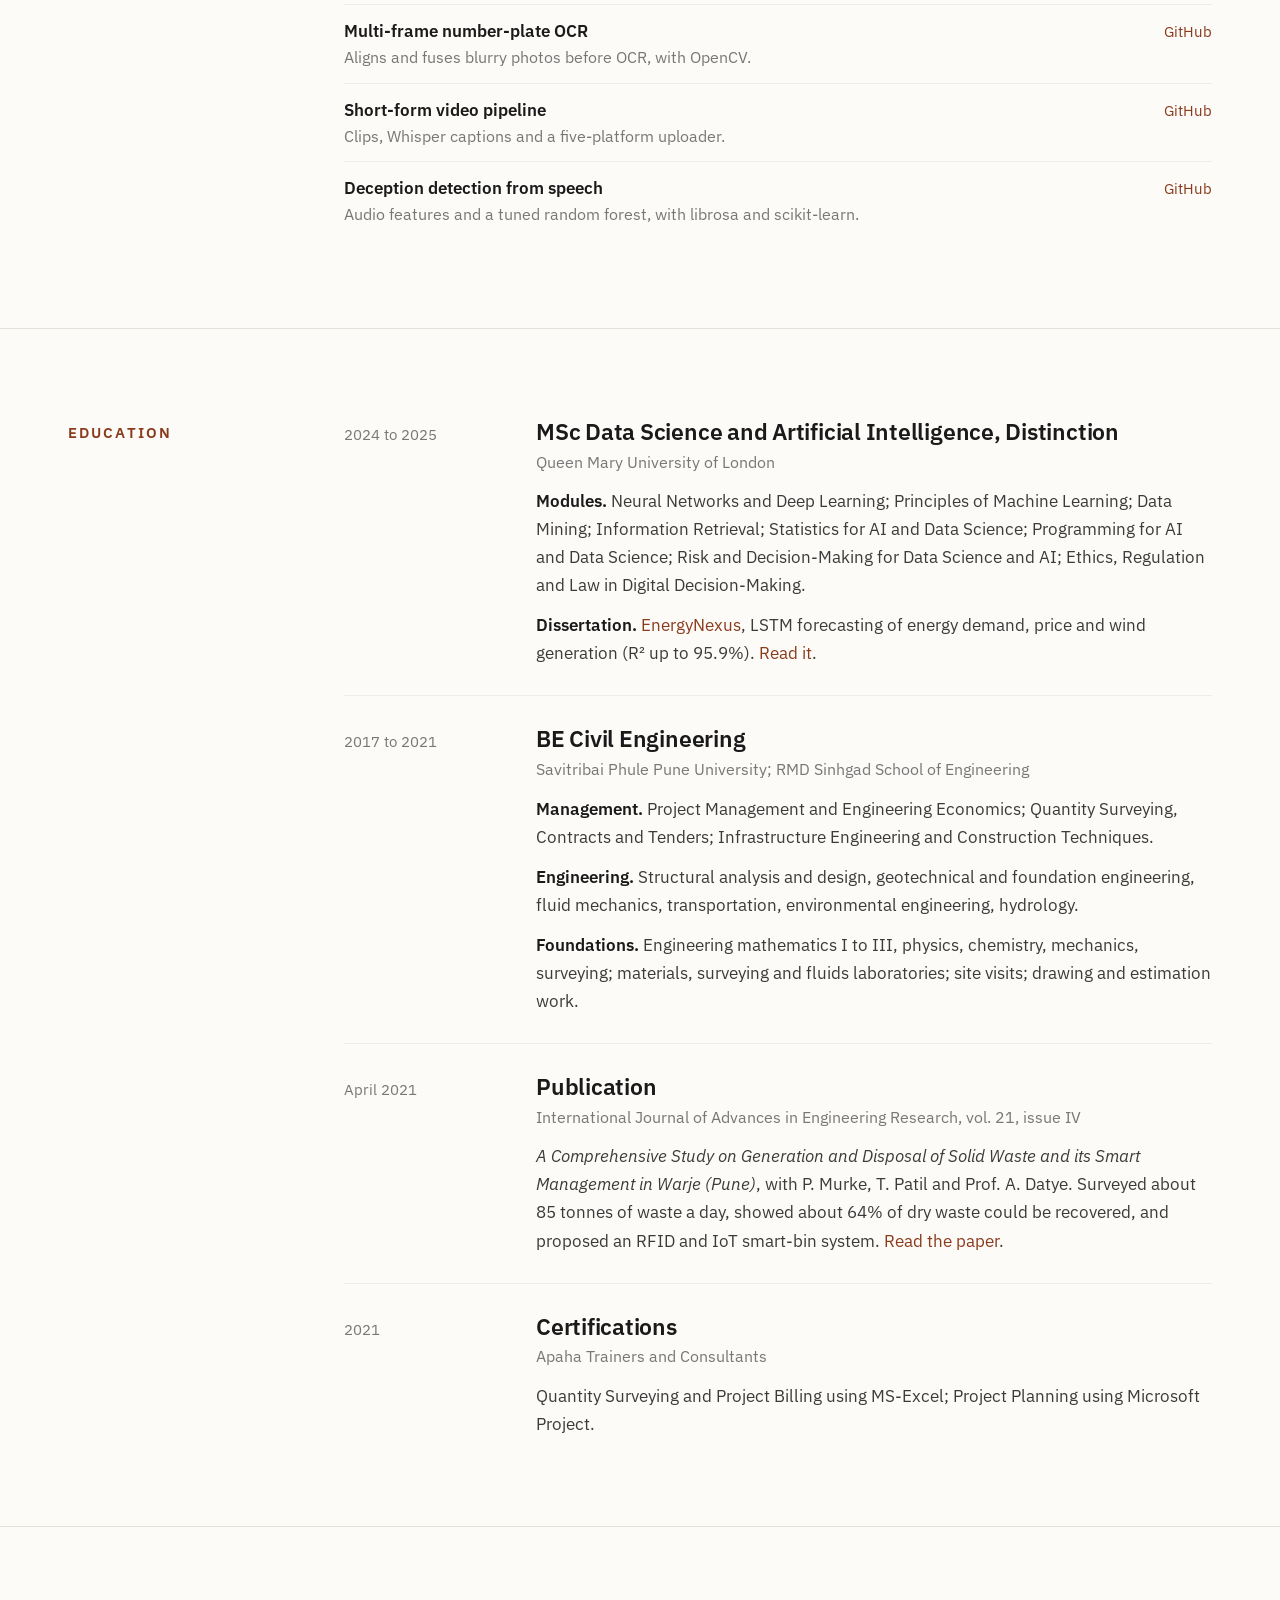
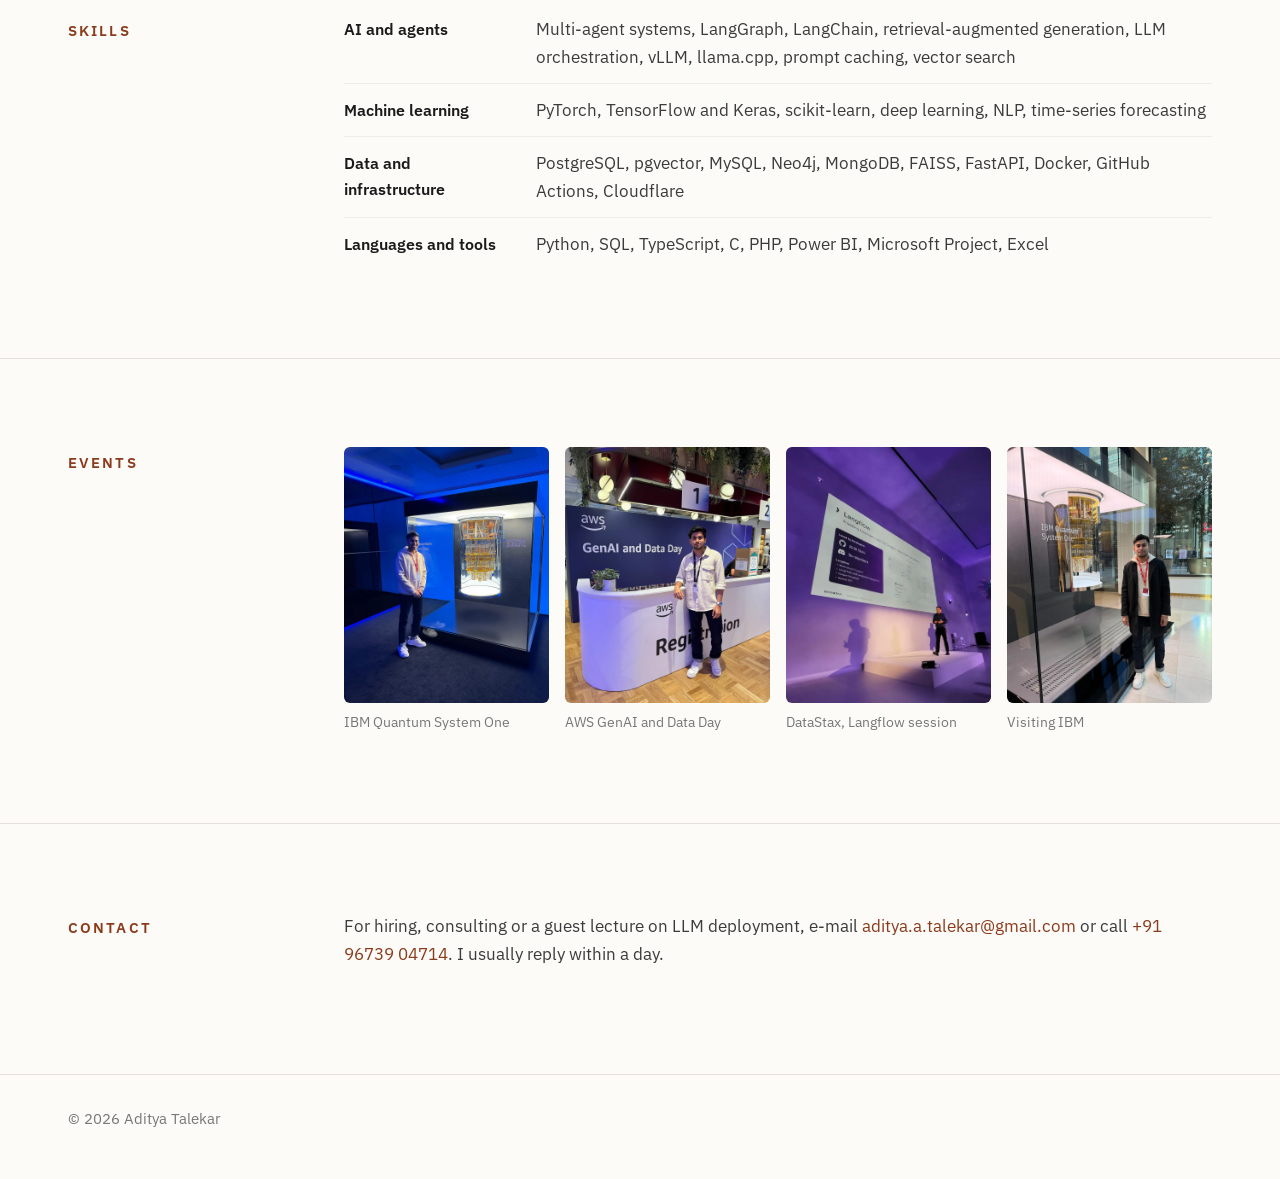
==== commit 1c316fd8: "Rewrite Talekar Infra experience with 2020-2024 growth arc and date fixes Split the data-engineering" ====
--- a/index.html
+++ b/index.html
@@ -37,8 +37,8 @@
     <figure class="intro-photo"><img class="portrait" src="assets/img/aditya-headshot.webp" alt="Aditya Talekar" width="720" height="720"></figure>
   </div></section>
 
-  <section class="section" id="experience"><div class="col"><h2>Experience</h2><div class="item"><div class="when">June 2026 to present</div><div><h3><a href="work/teaching.html">Assistant Professor, Artificial Intelligence</a></h3><div class="org">Dr. D. Y. Patil Pratishthan's College of Engineering, Kolhapur</div><ul><li>Teach Artificial Intelligence, C Programming and Data Structures to about 300 B.Tech students, from theory to deploying LLM agents with vLLM.</li><li>Industry Outreach Coordinator and hackathon mentor; deployed a 30-billion-parameter model live for students.</li></ul><a class="more" href="work/teaching.html">Read more →</a></div></div><div class="item"><div class="when">May to June 2026</div><div><h3><a href="work/exactitude.html">Independent AI Consultant</a></h3><div class="org">Exactitude Consultancy, market-research publisher</div><ul><li>Sole engineer for data, AI and infrastructure on a live site with 30,000+ reports.</li><li>22,000+ figures verified, pages from 909 ms to 1 ms, AI spend to about zero, outreach up tenfold, 1.35 million bot requests blocked.</li></ul><a class="more" href="work/exactitude.html">Read more →</a></div></div><div class="item"><div class="when">May 2021 to June 2024</div><div><h3><a href="work/talekar-infra.html">Project Engineer</a></h3><div class="org">Talekar Infra LLP, Pune</div><ul><li>Ran infrastructure projects end to end: schedules in Microsoft Project, budgets and bills in Excel, clients, and a team of ten.</li><li>Automated reporting with Python and Power BI, cutting turnaround from one month to one week.</li></ul><a class="more" href="work/talekar-infra.html">Read more →</a></div></div><div class="item"><div class="when">March to May 2019</div><div><h3>Business Analyst Intern</h3><div class="org">Apaha Trainers and Consultants, Pune</div><ul><li>Validated project data in SQL and Excel, fixed recurring reporting errors and improved billing accuracy.</li><li>Produced more than ten analytical reports for executive audiences.</li></ul></div></div></div></section>
-  <section class="section" id="projects"><div class="col"><h2>Projects</h2><div class="item"><div class="when">2026<img class="thumb" src="assets/img/wave-architecture.webp" alt="" loading="lazy"></div><div><h3><a href="work/wave-engine.html">Wave Engine</a></h3><div class="org">AI coding assistant for VS Code</div><p>A local 4-bit model directs 107 specialist agents over the repository; every answer is critiqued and confidence-scored before it is shown. 767 downloads on the VS Code Marketplace; responses cut from about 40 seconds to 5.</p><a class="more" href="work/wave-engine.html">Read more →</a></div></div><div class="item"><div class="when">2025 to present<img class="thumb" src="assets/img/guardian-dashboard.webp" alt="" loading="lazy"></div><div><h3><a href="work/guardian.html">Guardian</a></h3><div class="org">External attack-surface intelligence for banks</div><p>One-click, fully-external scan that maps a bank's internet-facing estate from a single domain: 27 security probes including an AI-agent/LLM layer, Z3-provable reachability and a signed tamper-evident ledger. 500+ endpoints in ~5 minutes, run serverlessly on GitHub Actions. Presented at IDBI Innovate 2026.</p><a class="more" href="work/guardian.html">Read more →</a></div></div><div class="item"><div class="when">2026<img class="thumb" src="assets/img/nexusrag-workspace.webp" alt="" loading="lazy"></div><div><h3><a href="work/nexusrag.html">NexusRAG</a></h3><div class="org">Retrieval platform with citations</div><p>Keyword and vector search in one PostgreSQL database, fused and filtered to the best ten passages. Answers are cited, or withheld when the evidence is weak. Four LLM providers with automatic failover; 160 tests.</p><a class="more" href="work/nexusrag.html">Read more →</a></div></div><div class="item"><div class="when">2025<img class="thumb" src="assets/img/energy-demand.webp" alt="" loading="lazy"></div><div><h3><a href="work/energynexus.html">EnergyNexus</a></h3><div class="org">Energy forecasting with deep learning (MSc dissertation)</div><p>Forecasts demand, price and wind generation with CNN-LSTM and wavelet-LSTM models, trained on a million-row synthetic London dataset I built. R² of 95.9% for demand, 93.1% for wind and 70.3% for price.</p><a class="more" href="work/energynexus.html">Read more →</a></div></div><h2 class="sub">Other projects</h2><ul class="plain-list"><li><div><b>Offline-first attendance platform</b><span>A PWA and Android app for my department, with no paid servers.</span></div><a class="gh" href="https://github.com/ADITYATALEKAR/attendance-platform" target="_blank" rel="noopener">GitHub</a></li><li><div><b>Biomedical hybrid search</b><span>BM25F, Word2Vec and MiniLM re-ranking over PubMed; QMUL coursework.</span></div><a class="gh" href="https://github.com/ADITYATALEKAR/Hybrid-Information-Retrieval" target="_blank" rel="noopener">GitHub</a></li><li><div><b>Multi-frame number-plate OCR</b><span>Aligns and fuses blurry photos before OCR, with OpenCV.</span></div><a class="gh" href="https://github.com/ADITYATALEKAR/plate-fusion-ocr-tool" target="_blank" rel="noopener">GitHub</a></li><li><div><b>Short-form video pipeline</b><span>Clips, Whisper captions and a five-platform uploader.</span></div><a class="gh" href="https://github.com/ADITYATALEKAR/AI-Video-Editor-and-Clipper-with-Auto-Captions" target="_blank" rel="noopener">GitHub</a></li><li><div><b>Deception detection from speech</b><span>Audio features and a tuned random forest, with librosa and scikit-learn.</span></div><a class="gh" href="https://github.com/ADITYATALEKAR/audio-deception-detection-ml" target="_blank" rel="noopener">GitHub</a></li></ul></div></section>
+  <section class="section" id="experience"><div class="col"><h2>Experience</h2><div class="item"><div class="when">June 2026 to present</div><div><h3><a href="work/teaching.html">Assistant Professor, Artificial Intelligence</a></h3><div class="org">Dr. D. Y. Patil Pratishthan's College of Engineering, Kolhapur</div><ul><li>Teach Artificial Intelligence, C Programming and Data Structures to about 300 B.Tech students, from theory to deploying LLM agents with vLLM.</li><li>Industry Outreach Coordinator and hackathon mentor; deployed a 30-billion-parameter model live for students.</li></ul><a class="more" href="work/teaching.html">Read more →</a></div></div><div class="item"><div class="when">May to June 2026</div><div><h3><a href="work/exactitude.html">Independent AI Consultant</a></h3><div class="org">Exactitude Consultancy, market-research publisher</div><ul><li>Sole engineer for data, AI and infrastructure on a live site with 30,000+ reports.</li><li>22,000+ figures verified, pages from 909 ms to 1 ms, AI spend to about zero, outreach up tenfold, 1.35 million bot requests blocked.</li></ul><a class="more" href="work/exactitude.html">Read more →</a></div></div><div class="item"><div class="when">January 2020 to July 2024</div><div><h3><a href="work/talekar-infra.html">Project Engineer → AI Engineer</a></h3><div class="org">Talekar Infra LLP, Pune</div><ul><li>Grew a three-week Excel consolidation into a Python, PostgreSQL and Power BI reporting platform, cutting turnaround to one week and managing a team of ten.</li><li>From February 2023, built an XGBoost demand-forecasting model (MAPE 44% to 26%), then — after April 2023 — a citation-grounded RAG assistant (Recall@10 58% to 84%) and an LLM research workflow, all on free-tier tools.</li></ul><a class="more" href="work/talekar-infra.html">Read more →</a></div></div><div class="item"><div class="when">March to May 2019</div><div><h3>Business Analyst Intern</h3><div class="org">Apaha Trainers and Consultants, Pune</div><ul><li>Validated project data in SQL and Excel, fixed recurring reporting errors and improved billing accuracy.</li><li>Produced more than ten analytical reports for executive audiences.</li></ul></div></div></div></section>
+  <section class="section" id="projects"><div class="col"><h2>Projects</h2><div class="item"><div class="when">March to May 2026<img class="thumb" src="assets/img/wave-architecture.webp" alt="" loading="lazy"></div><div><h3><a href="work/wave-engine.html">Wave Engine</a></h3><div class="org">AI coding assistant for VS Code</div><p>A local 4-bit model directs 107 specialist agents over the repository; every answer is critiqued and confidence-scored before it is shown. 767 downloads on the VS Code Marketplace; responses cut from about 40 seconds to 5.</p><a class="more" href="work/wave-engine.html">Read more →</a></div></div><div class="item"><div class="when">2025 to present<img class="thumb" src="assets/img/guardian-dashboard.webp" alt="" loading="lazy"></div><div><h3><a href="work/guardian.html">Guardian</a></h3><div class="org">External attack-surface intelligence for banks</div><p>One-click, fully-external scan that maps a bank's internet-facing estate from a single domain: 27 security probes including an AI-agent/LLM layer, Z3-provable reachability and a signed tamper-evident ledger. 500+ endpoints in ~5 minutes, run serverlessly on GitHub Actions. Presented at IDBI Innovate 2026.</p><a class="more" href="work/guardian.html">Read more →</a></div></div><div class="item"><div class="when">2026<img class="thumb" src="assets/img/nexusrag-workspace.webp" alt="" loading="lazy"></div><div><h3><a href="work/nexusrag.html">NexusRAG</a></h3><div class="org">Retrieval platform with citations</div><p>Keyword and vector search in one PostgreSQL database, fused and filtered to the best ten passages. Answers are cited, or withheld when the evidence is weak. Four LLM providers with automatic failover; 160 tests.</p><a class="more" href="work/nexusrag.html">Read more →</a></div></div><div class="item"><div class="when">2025<img class="thumb" src="assets/img/energy-demand.webp" alt="" loading="lazy"></div><div><h3><a href="work/energynexus.html">EnergyNexus</a></h3><div class="org">Energy forecasting with deep learning (MSc dissertation)</div><p>Forecasts demand, price and wind generation with CNN-LSTM and wavelet-LSTM models, trained on a million-row synthetic London dataset I built. R² of 95.9% for demand, 93.1% for wind and 70.3% for price.</p><a class="more" href="work/energynexus.html">Read more →</a></div></div><h2 class="sub">Other projects</h2><ul class="plain-list"><li><div><b>Offline-first attendance platform</b><span>A PWA and Android app for my department, with no paid servers.</span></div><a class="gh" href="https://github.com/ADITYATALEKAR/attendance-platform" target="_blank" rel="noopener">GitHub</a></li><li><div><b>Biomedical hybrid search</b><span>BM25F, Word2Vec and MiniLM re-ranking over PubMed; QMUL coursework.</span></div><a class="gh" href="https://github.com/ADITYATALEKAR/Hybrid-Information-Retrieval" target="_blank" rel="noopener">GitHub</a></li><li><div><b>Multi-frame number-plate OCR</b><span>Aligns and fuses blurry photos before OCR, with OpenCV.</span></div><a class="gh" href="https://github.com/ADITYATALEKAR/plate-fusion-ocr-tool" target="_blank" rel="noopener">GitHub</a></li><li><div><b>Short-form video pipeline</b><span>Clips, Whisper captions and a five-platform uploader.</span></div><a class="gh" href="https://github.com/ADITYATALEKAR/AI-Video-Editor-and-Clipper-with-Auto-Captions" target="_blank" rel="noopener">GitHub</a></li><li><div><b>Deception detection from speech</b><span>Audio features and a tuned random forest, with librosa and scikit-learn.</span></div><a class="gh" href="https://github.com/ADITYATALEKAR/audio-deception-detection-ml" target="_blank" rel="noopener">GitHub</a></li></ul></div></section>
   <section class="section" id="education"><div class="col"><h2>Education</h2><div class="item"><div class="when">2024 to 2025</div><div><h3>MSc Data Science and Artificial Intelligence, Distinction</h3><div class="org">Queen Mary University of London</div><p><b>Modules.</b> Neural Networks and Deep Learning; Principles of Machine Learning; Data Mining; Information Retrieval; Statistics for AI and Data Science; Programming for AI and Data Science; Risk and Decision-Making for Data Science and AI; Ethics, Regulation and Law in Digital Decision-Making.</p><p><b>Dissertation.</b> <a href="work/energynexus.html">EnergyNexus</a>, LSTM forecasting of energy demand, price and wind generation (R² up to 95.9%). <a href="#" data-doc="thesis">Read it</a>.</p></div></div><div class="item"><div class="when">2017 to 2021</div><div><h3>BE Civil Engineering</h3><div class="org">Savitribai Phule Pune University; RMD Sinhgad School of Engineering</div><p><b>Management.</b> Project Management and Engineering Economics; Quantity Surveying, Contracts and Tenders; Infrastructure Engineering and Construction Techniques.</p><p><b>Engineering.</b> Structural analysis and design, geotechnical and foundation engineering, fluid mechanics, transportation, environmental engineering, hydrology.</p><p><b>Foundations.</b> Engineering mathematics I to III, physics, chemistry, mechanics, surveying; materials, surveying and fluids laboratories; site visits; drawing and estimation work.</p></div></div><div class="item"><div class="when">April 2021</div><div><h3>Publication</h3><div class="org">International Journal of Advances in Engineering Research, vol. 21, issue IV</div><p><i>A Comprehensive Study on Generation and Disposal of Solid Waste and its Smart Management in Warje (Pune)</i>, with P. Murke, T. Patil and Prof. A. Datye. Surveyed about 85 tonnes of waste a day, showed about 64% of dry waste could be recovered, and proposed an RFID and IoT smart-bin system. <a href="https://ijaer.com/admin/upload/07%20Pratik%20Murke%2001144.pdf" target="_blank" rel="noopener">Read the paper</a>.</p></div></div><div class="item"><div class="when">2021</div><div><h3>Certifications</h3><div class="org">Apaha Trainers and Consultants</div><p>Quantity Surveying and Project Billing using MS-Excel; Project Planning using Microsoft Project.</p></div></div></div></section>
   <section class="section" id="skills"><div class="col"><h2>Skills</h2><dl class="skills"><div><dt>AI and agents</dt><dd>Multi-agent systems, LangGraph, LangChain, retrieval-augmented generation, LLM orchestration, vLLM, llama.cpp, prompt caching, vector search</dd></div><div><dt>Machine learning</dt><dd>PyTorch, TensorFlow and Keras, scikit-learn, deep learning, NLP, time-series forecasting</dd></div><div><dt>Data and infrastructure</dt><dd>PostgreSQL, pgvector, MySQL, Neo4j, MongoDB, FAISS, FastAPI, Docker, GitHub Actions, Cloudflare</dd></div><div><dt>Languages and tools</dt><dd>Python, SQL, TypeScript, C, PHP, Power BI, Microsoft Project, Excel</dd></div></dl></div></section>
   <section class="section" id="events"><div class="col"><h2>Events</h2>
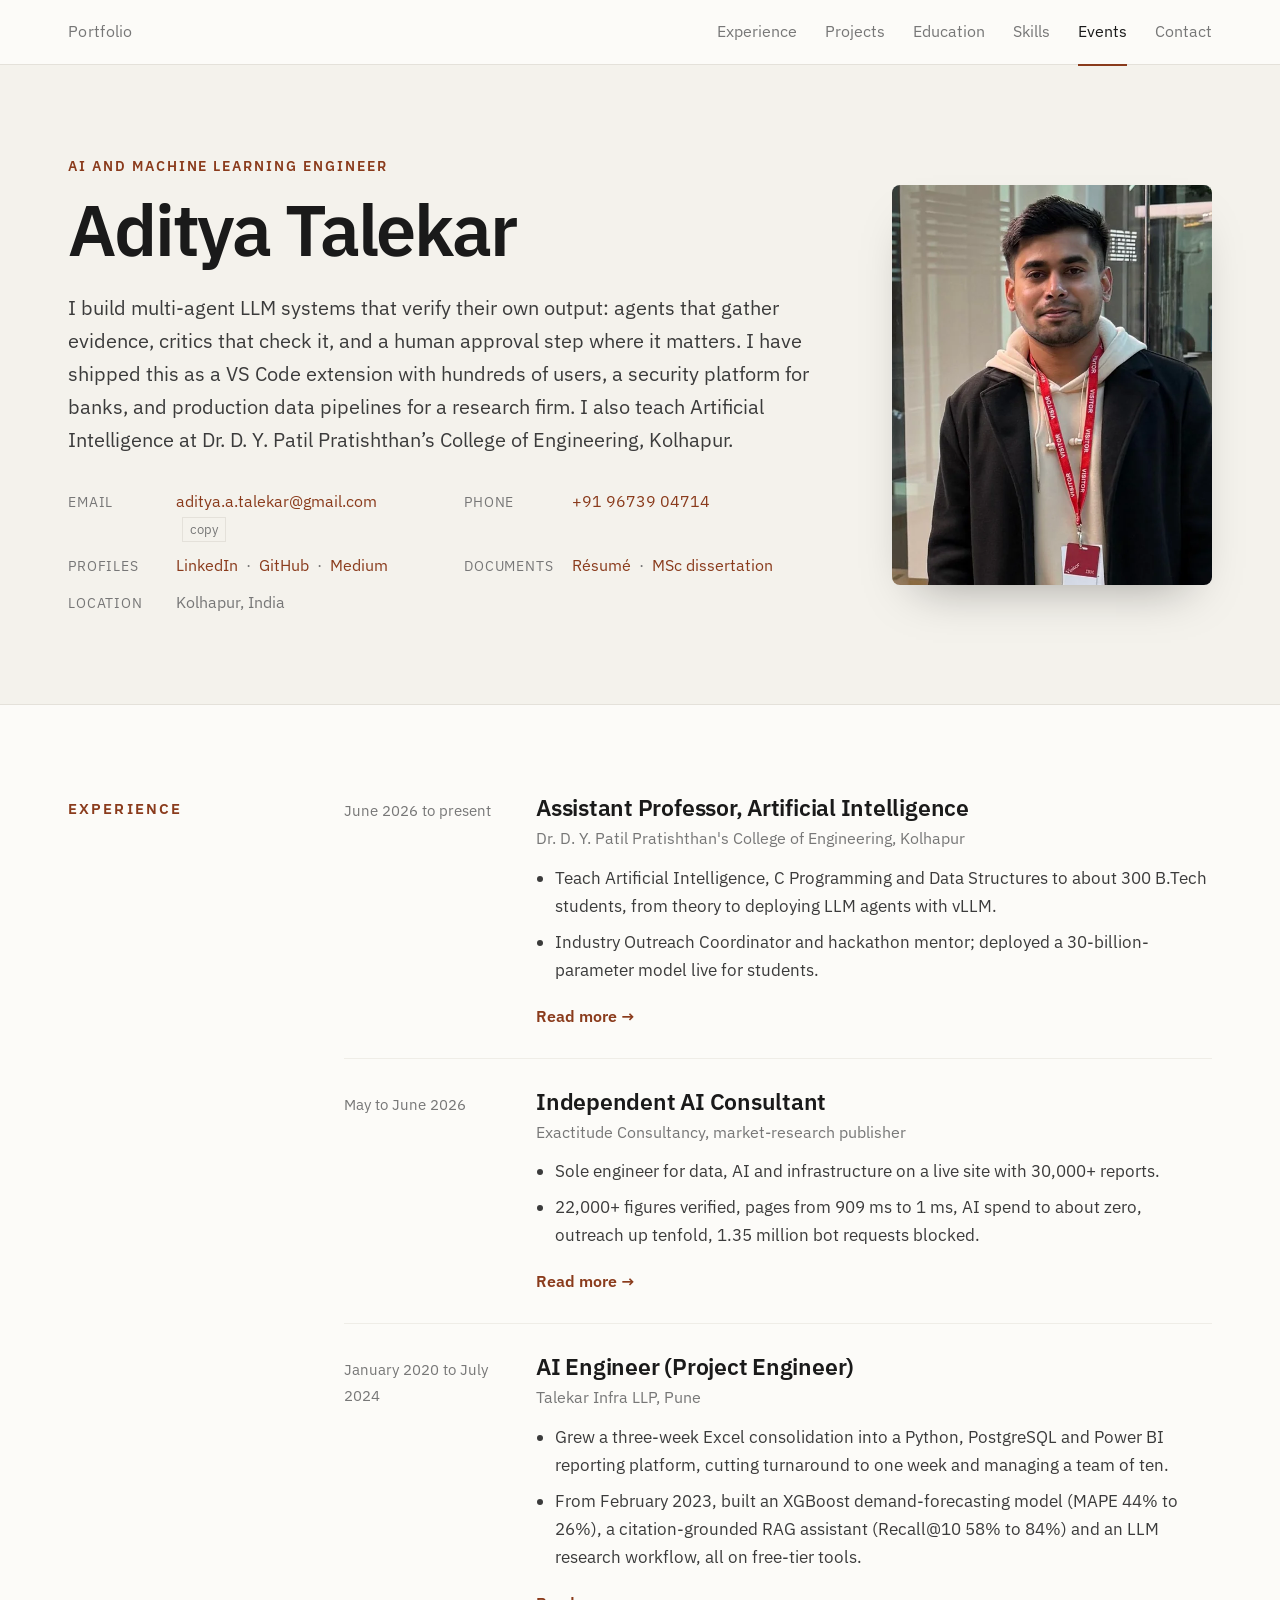
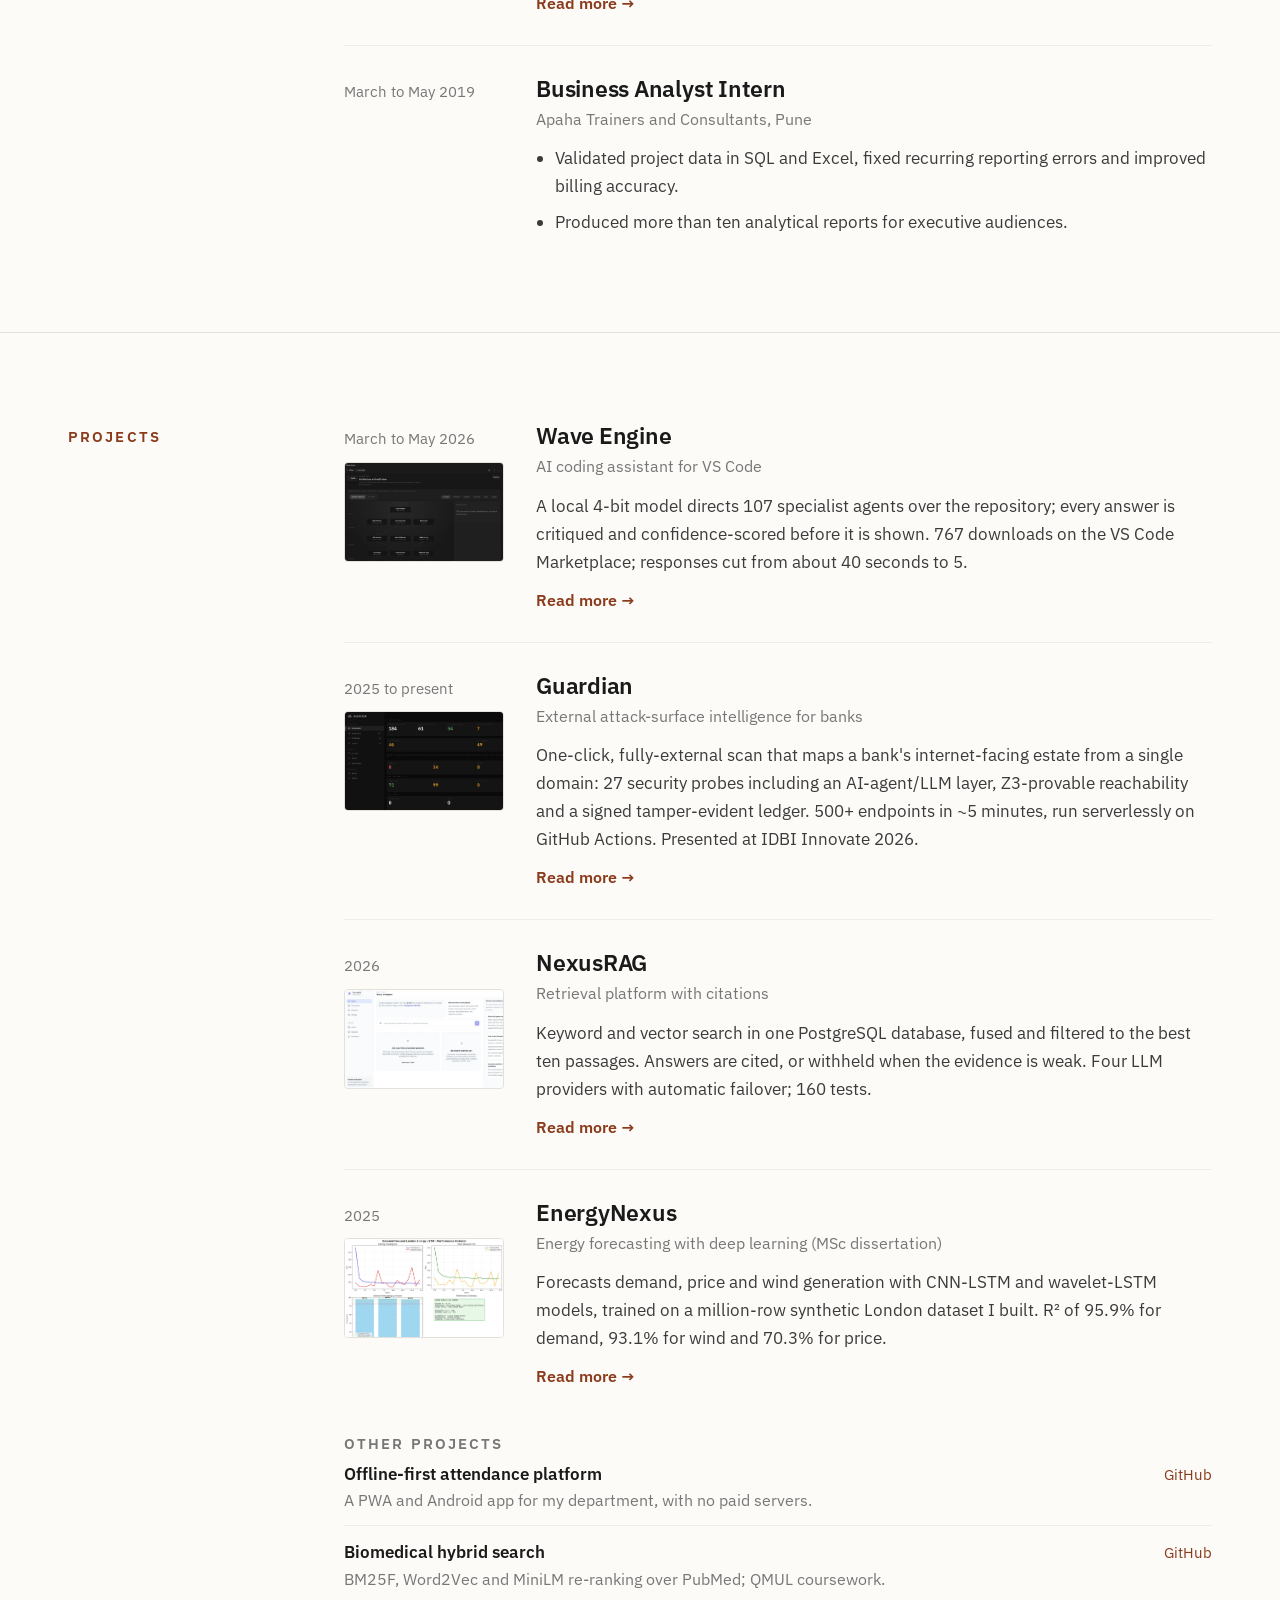
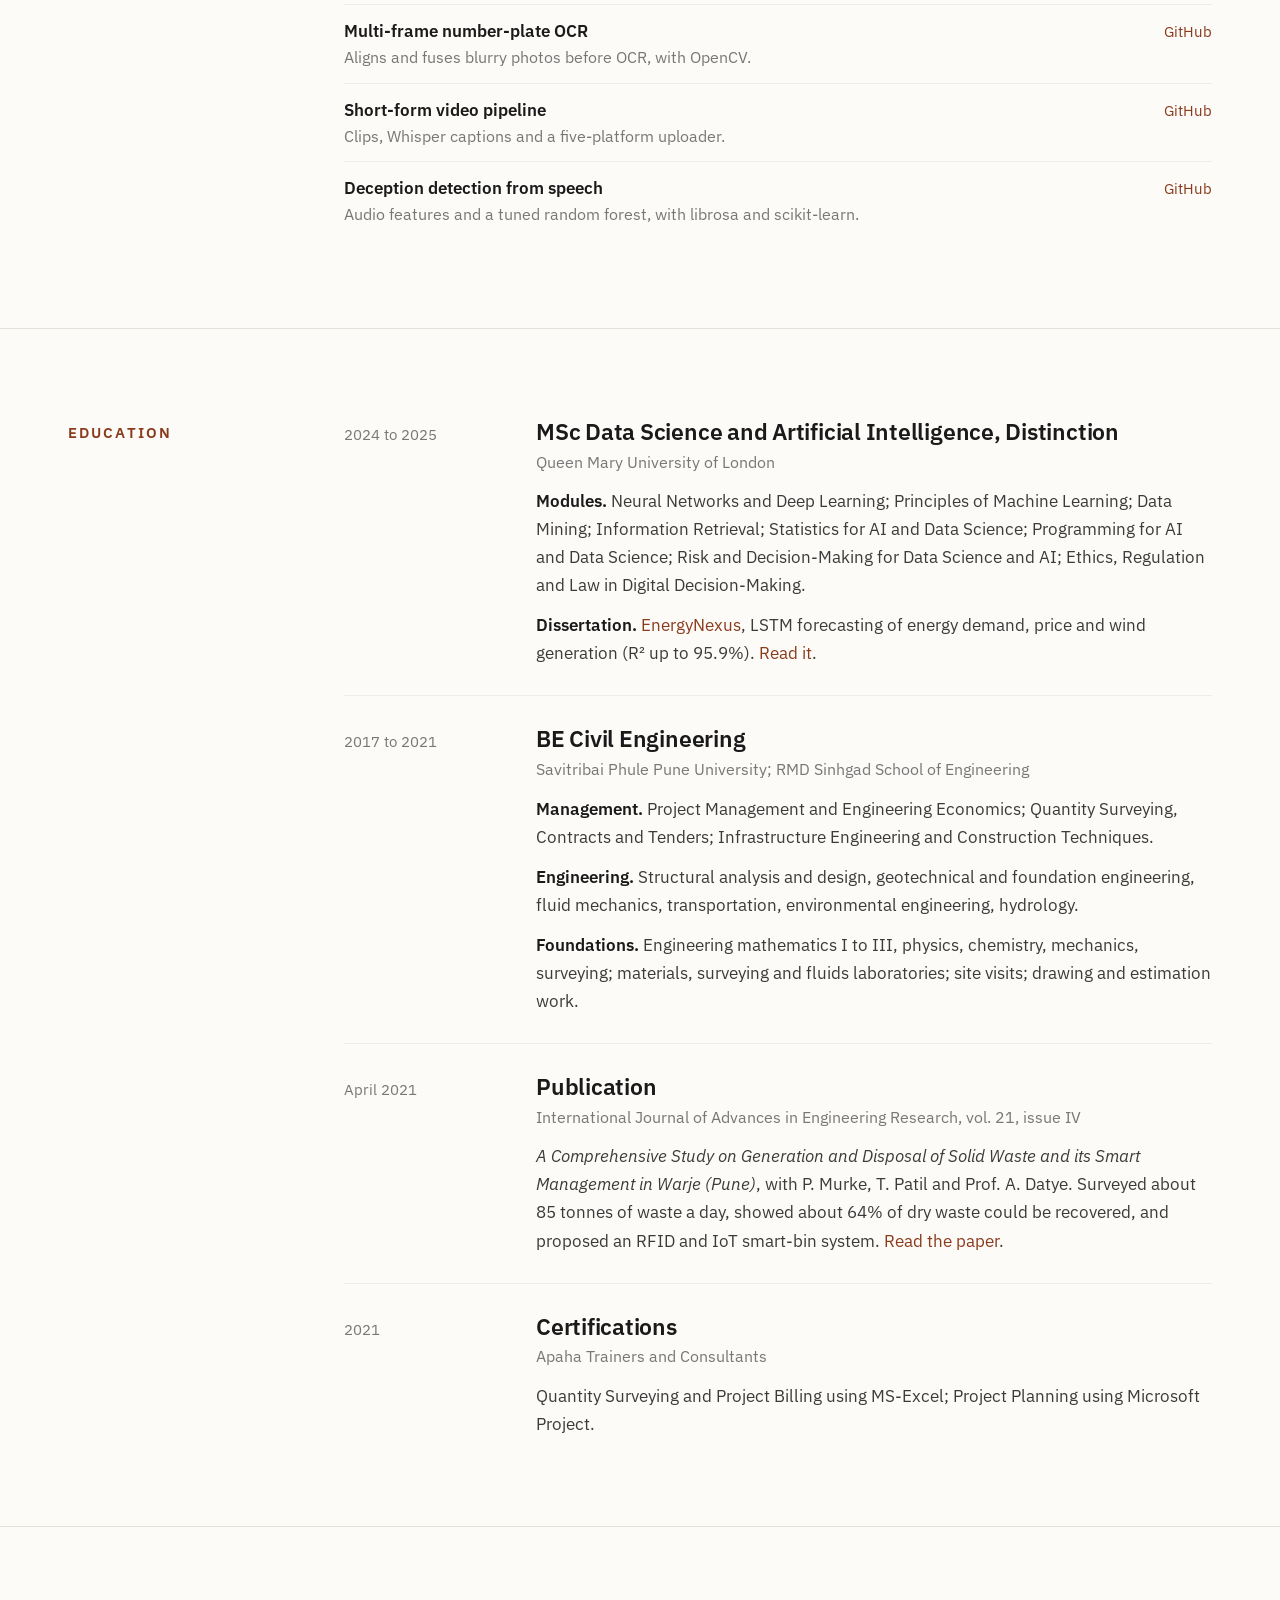
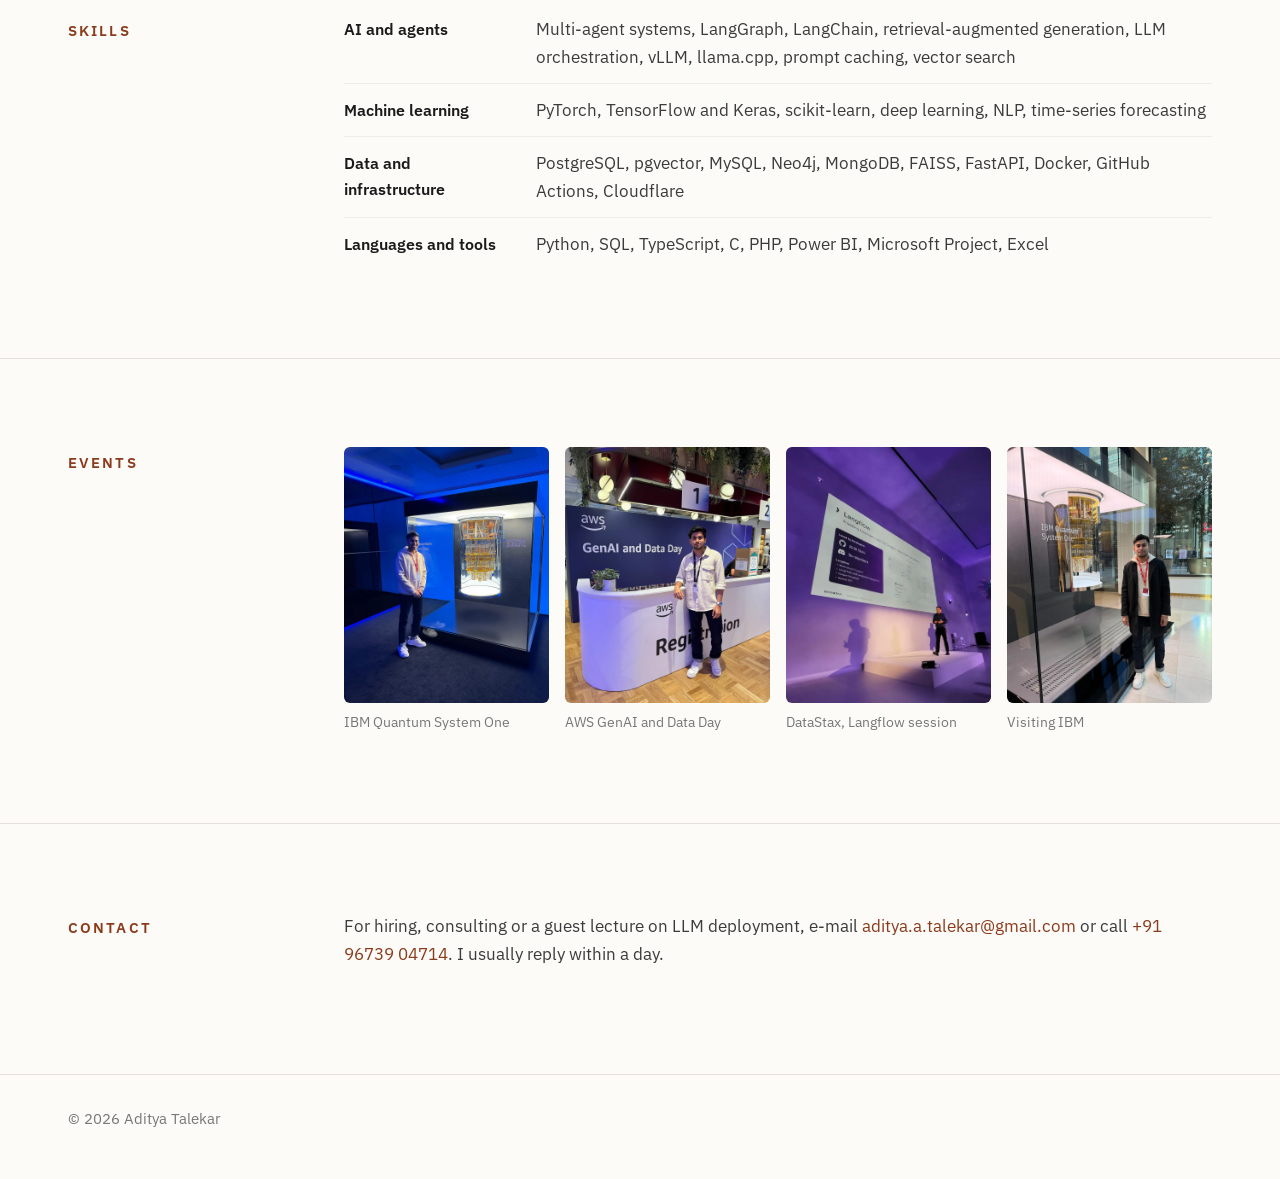
==== commit 35cb95fd: "Rename Talekar Infra title and drop ChatGPT-launch framing Title is now "AI Engineer (Project Engine" ====
--- a/index.html
+++ b/index.html
@@ -37,7 +37,7 @@
     <figure class="intro-photo"><img class="portrait" src="assets/img/aditya-headshot.webp" alt="Aditya Talekar" width="720" height="720"></figure>
   </div></section>
 
-  <section class="section" id="experience"><div class="col"><h2>Experience</h2><div class="item"><div class="when">June 2026 to present</div><div><h3><a href="work/teaching.html">Assistant Professor, Artificial Intelligence</a></h3><div class="org">Dr. D. Y. Patil Pratishthan's College of Engineering, Kolhapur</div><ul><li>Teach Artificial Intelligence, C Programming and Data Structures to about 300 B.Tech students, from theory to deploying LLM agents with vLLM.</li><li>Industry Outreach Coordinator and hackathon mentor; deployed a 30-billion-parameter model live for students.</li></ul><a class="more" href="work/teaching.html">Read more →</a></div></div><div class="item"><div class="when">May to June 2026</div><div><h3><a href="work/exactitude.html">Independent AI Consultant</a></h3><div class="org">Exactitude Consultancy, market-research publisher</div><ul><li>Sole engineer for data, AI and infrastructure on a live site with 30,000+ reports.</li><li>22,000+ figures verified, pages from 909 ms to 1 ms, AI spend to about zero, outreach up tenfold, 1.35 million bot requests blocked.</li></ul><a class="more" href="work/exactitude.html">Read more →</a></div></div><div class="item"><div class="when">January 2020 to July 2024</div><div><h3><a href="work/talekar-infra.html">Project Engineer → AI Engineer</a></h3><div class="org">Talekar Infra LLP, Pune</div><ul><li>Grew a three-week Excel consolidation into a Python, PostgreSQL and Power BI reporting platform, cutting turnaround to one week and managing a team of ten.</li><li>From February 2023, built an XGBoost demand-forecasting model (MAPE 44% to 26%), then — after April 2023 — a citation-grounded RAG assistant (Recall@10 58% to 84%) and an LLM research workflow, all on free-tier tools.</li></ul><a class="more" href="work/talekar-infra.html">Read more →</a></div></div><div class="item"><div class="when">March to May 2019</div><div><h3>Business Analyst Intern</h3><div class="org">Apaha Trainers and Consultants, Pune</div><ul><li>Validated project data in SQL and Excel, fixed recurring reporting errors and improved billing accuracy.</li><li>Produced more than ten analytical reports for executive audiences.</li></ul></div></div></div></section>
+  <section class="section" id="experience"><div class="col"><h2>Experience</h2><div class="item"><div class="when">June 2026 to present</div><div><h3><a href="work/teaching.html">Assistant Professor, Artificial Intelligence</a></h3><div class="org">Dr. D. Y. Patil Pratishthan's College of Engineering, Kolhapur</div><ul><li>Teach Artificial Intelligence, C Programming and Data Structures to about 300 B.Tech students, from theory to deploying LLM agents with vLLM.</li><li>Industry Outreach Coordinator and hackathon mentor; deployed a 30-billion-parameter model live for students.</li></ul><a class="more" href="work/teaching.html">Read more →</a></div></div><div class="item"><div class="when">May to June 2026</div><div><h3><a href="work/exactitude.html">Independent AI Consultant</a></h3><div class="org">Exactitude Consultancy, market-research publisher</div><ul><li>Sole engineer for data, AI and infrastructure on a live site with 30,000+ reports.</li><li>22,000+ figures verified, pages from 909 ms to 1 ms, AI spend to about zero, outreach up tenfold, 1.35 million bot requests blocked.</li></ul><a class="more" href="work/exactitude.html">Read more →</a></div></div><div class="item"><div class="when">January 2020 to July 2024</div><div><h3><a href="work/talekar-infra.html">AI Engineer (Project Engineer)</a></h3><div class="org">Talekar Infra LLP, Pune</div><ul><li>Grew a three-week Excel consolidation into a Python, PostgreSQL and Power BI reporting platform, cutting turnaround to one week and managing a team of ten.</li><li>From February 2023, built an XGBoost demand-forecasting model (MAPE 44% to 26%), a citation-grounded RAG assistant (Recall@10 58% to 84%) and an LLM research workflow, all on free-tier tools.</li></ul><a class="more" href="work/talekar-infra.html">Read more →</a></div></div><div class="item"><div class="when">March to May 2019</div><div><h3>Business Analyst Intern</h3><div class="org">Apaha Trainers and Consultants, Pune</div><ul><li>Validated project data in SQL and Excel, fixed recurring reporting errors and improved billing accuracy.</li><li>Produced more than ten analytical reports for executive audiences.</li></ul></div></div></div></section>
   <section class="section" id="projects"><div class="col"><h2>Projects</h2><div class="item"><div class="when">March to May 2026<img class="thumb" src="assets/img/wave-architecture.webp" alt="" loading="lazy"></div><div><h3><a href="work/wave-engine.html">Wave Engine</a></h3><div class="org">AI coding assistant for VS Code</div><p>A local 4-bit model directs 107 specialist agents over the repository; every answer is critiqued and confidence-scored before it is shown. 767 downloads on the VS Code Marketplace; responses cut from about 40 seconds to 5.</p><a class="more" href="work/wave-engine.html">Read more →</a></div></div><div class="item"><div class="when">2025 to present<img class="thumb" src="assets/img/guardian-dashboard.webp" alt="" loading="lazy"></div><div><h3><a href="work/guardian.html">Guardian</a></h3><div class="org">External attack-surface intelligence for banks</div><p>One-click, fully-external scan that maps a bank's internet-facing estate from a single domain: 27 security probes including an AI-agent/LLM layer, Z3-provable reachability and a signed tamper-evident ledger. 500+ endpoints in ~5 minutes, run serverlessly on GitHub Actions. Presented at IDBI Innovate 2026.</p><a class="more" href="work/guardian.html">Read more →</a></div></div><div class="item"><div class="when">2026<img class="thumb" src="assets/img/nexusrag-workspace.webp" alt="" loading="lazy"></div><div><h3><a href="work/nexusrag.html">NexusRAG</a></h3><div class="org">Retrieval platform with citations</div><p>Keyword and vector search in one PostgreSQL database, fused and filtered to the best ten passages. Answers are cited, or withheld when the evidence is weak. Four LLM providers with automatic failover; 160 tests.</p><a class="more" href="work/nexusrag.html">Read more →</a></div></div><div class="item"><div class="when">2025<img class="thumb" src="assets/img/energy-demand.webp" alt="" loading="lazy"></div><div><h3><a href="work/energynexus.html">EnergyNexus</a></h3><div class="org">Energy forecasting with deep learning (MSc dissertation)</div><p>Forecasts demand, price and wind generation with CNN-LSTM and wavelet-LSTM models, trained on a million-row synthetic London dataset I built. R² of 95.9% for demand, 93.1% for wind and 70.3% for price.</p><a class="more" href="work/energynexus.html">Read more →</a></div></div><h2 class="sub">Other projects</h2><ul class="plain-list"><li><div><b>Offline-first attendance platform</b><span>A PWA and Android app for my department, with no paid servers.</span></div><a class="gh" href="https://github.com/ADITYATALEKAR/attendance-platform" target="_blank" rel="noopener">GitHub</a></li><li><div><b>Biomedical hybrid search</b><span>BM25F, Word2Vec and MiniLM re-ranking over PubMed; QMUL coursework.</span></div><a class="gh" href="https://github.com/ADITYATALEKAR/Hybrid-Information-Retrieval" target="_blank" rel="noopener">GitHub</a></li><li><div><b>Multi-frame number-plate OCR</b><span>Aligns and fuses blurry photos before OCR, with OpenCV.</span></div><a class="gh" href="https://github.com/ADITYATALEKAR/plate-fusion-ocr-tool" target="_blank" rel="noopener">GitHub</a></li><li><div><b>Short-form video pipeline</b><span>Clips, Whisper captions and a five-platform uploader.</span></div><a class="gh" href="https://github.com/ADITYATALEKAR/AI-Video-Editor-and-Clipper-with-Auto-Captions" target="_blank" rel="noopener">GitHub</a></li><li><div><b>Deception detection from speech</b><span>Audio features and a tuned random forest, with librosa and scikit-learn.</span></div><a class="gh" href="https://github.com/ADITYATALEKAR/audio-deception-detection-ml" target="_blank" rel="noopener">GitHub</a></li></ul></div></section>
   <section class="section" id="education"><div class="col"><h2>Education</h2><div class="item"><div class="when">2024 to 2025</div><div><h3>MSc Data Science and Artificial Intelligence, Distinction</h3><div class="org">Queen Mary University of London</div><p><b>Modules.</b> Neural Networks and Deep Learning; Principles of Machine Learning; Data Mining; Information Retrieval; Statistics for AI and Data Science; Programming for AI and Data Science; Risk and Decision-Making for Data Science and AI; Ethics, Regulation and Law in Digital Decision-Making.</p><p><b>Dissertation.</b> <a href="work/energynexus.html">EnergyNexus</a>, LSTM forecasting of energy demand, price and wind generation (R² up to 95.9%). <a href="#" data-doc="thesis">Read it</a>.</p></div></div><div class="item"><div class="when">2017 to 2021</div><div><h3>BE Civil Engineering</h3><div class="org">Savitribai Phule Pune University; RMD Sinhgad School of Engineering</div><p><b>Management.</b> Project Management and Engineering Economics; Quantity Surveying, Contracts and Tenders; Infrastructure Engineering and Construction Techniques.</p><p><b>Engineering.</b> Structural analysis and design, geotechnical and foundation engineering, fluid mechanics, transportation, environmental engineering, hydrology.</p><p><b>Foundations.</b> Engineering mathematics I to III, physics, chemistry, mechanics, surveying; materials, surveying and fluids laboratories; site visits; drawing and estimation work.</p></div></div><div class="item"><div class="when">April 2021</div><div><h3>Publication</h3><div class="org">International Journal of Advances in Engineering Research, vol. 21, issue IV</div><p><i>A Comprehensive Study on Generation and Disposal of Solid Waste and its Smart Management in Warje (Pune)</i>, with P. Murke, T. Patil and Prof. A. Datye. Surveyed about 85 tonnes of waste a day, showed about 64% of dry waste could be recovered, and proposed an RFID and IoT smart-bin system. <a href="https://ijaer.com/admin/upload/07%20Pratik%20Murke%2001144.pdf" target="_blank" rel="noopener">Read the paper</a>.</p></div></div><div class="item"><div class="when">2021</div><div><h3>Certifications</h3><div class="org">Apaha Trainers and Consultants</div><p>Quantity Surveying and Project Billing using MS-Excel; Project Planning using Microsoft Project.</p></div></div></div></section>
   <section class="section" id="skills"><div class="col"><h2>Skills</h2><dl class="skills"><div><dt>AI and agents</dt><dd>Multi-agent systems, LangGraph, LangChain, retrieval-augmented generation, LLM orchestration, vLLM, llama.cpp, prompt caching, vector search</dd></div><div><dt>Machine learning</dt><dd>PyTorch, TensorFlow and Keras, scikit-learn, deep learning, NLP, time-series forecasting</dd></div><div><dt>Data and infrastructure</dt><dd>PostgreSQL, pgvector, MySQL, Neo4j, MongoDB, FAISS, FastAPI, Docker, GitHub Actions, Cloudflare</dd></div><div><dt>Languages and tools</dt><dd>Python, SQL, TypeScript, C, PHP, Power BI, Microsoft Project, Excel</dd></div></dl></div></section>
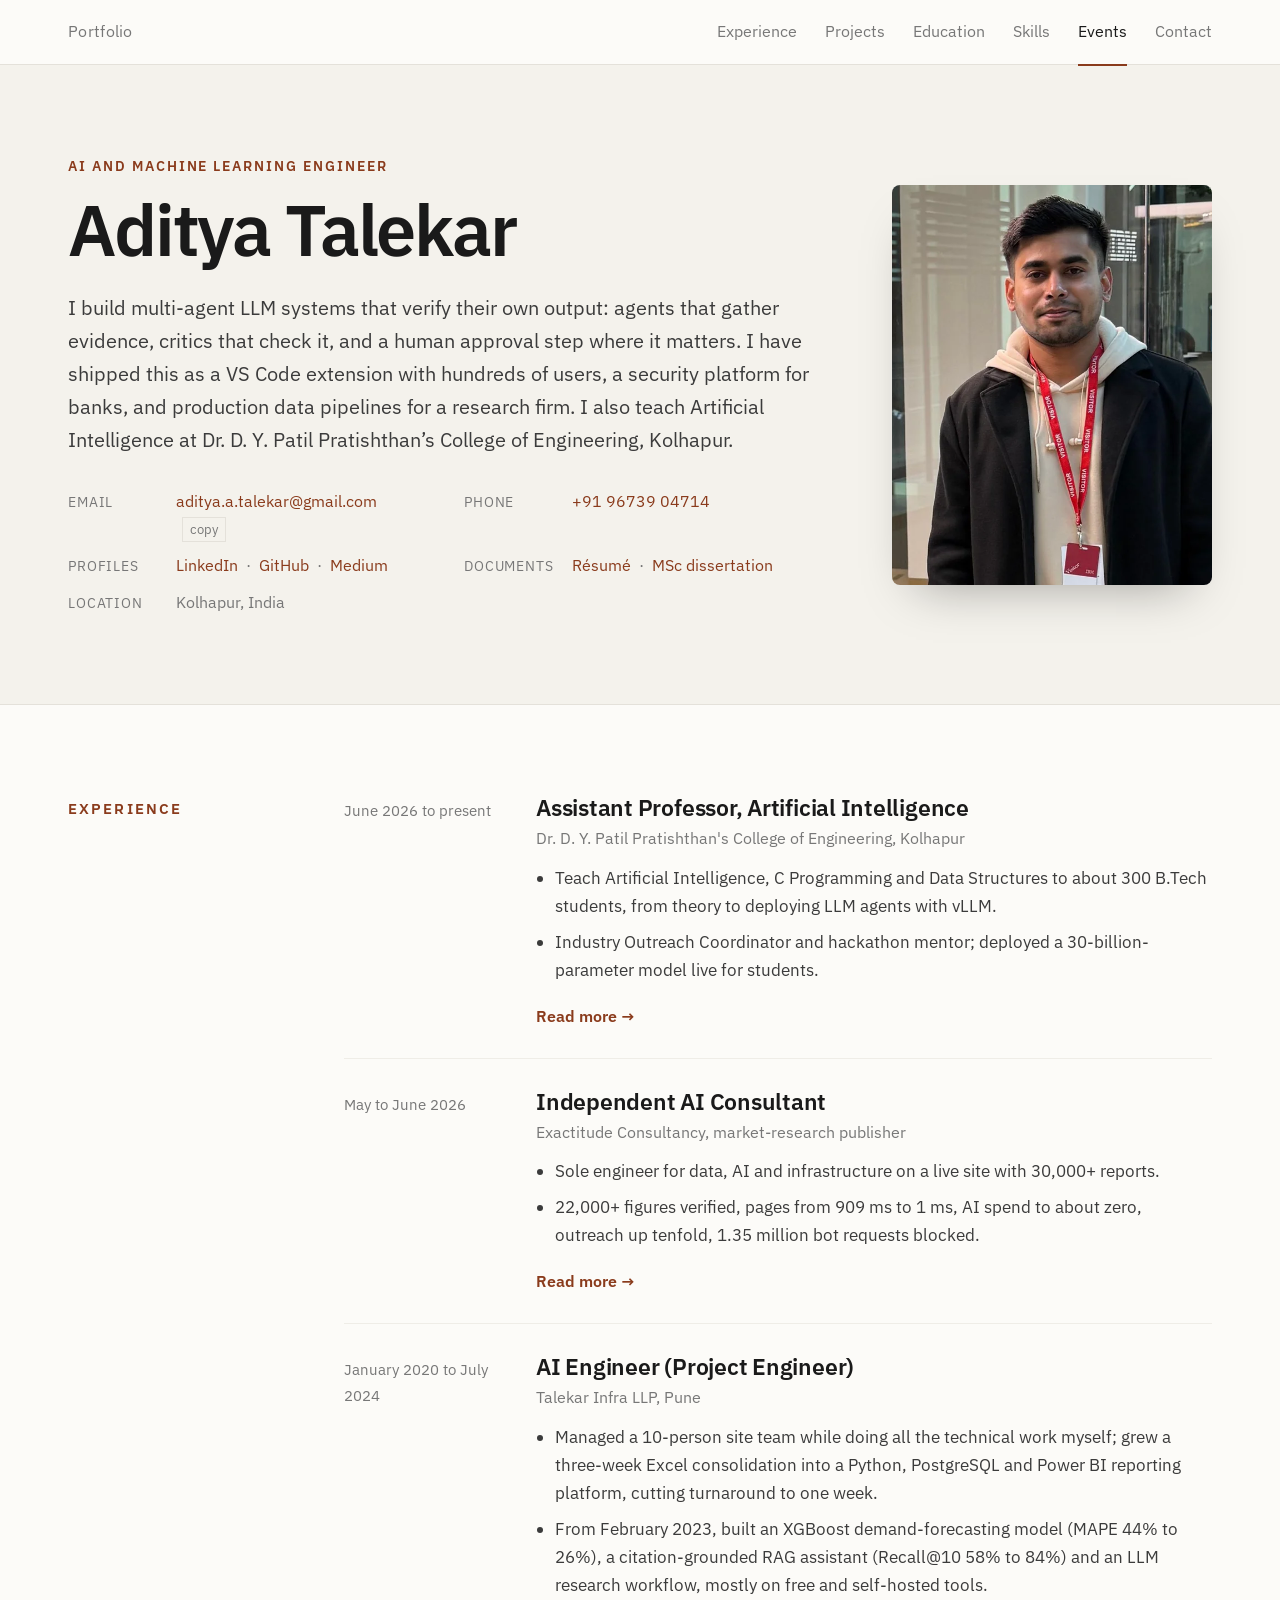
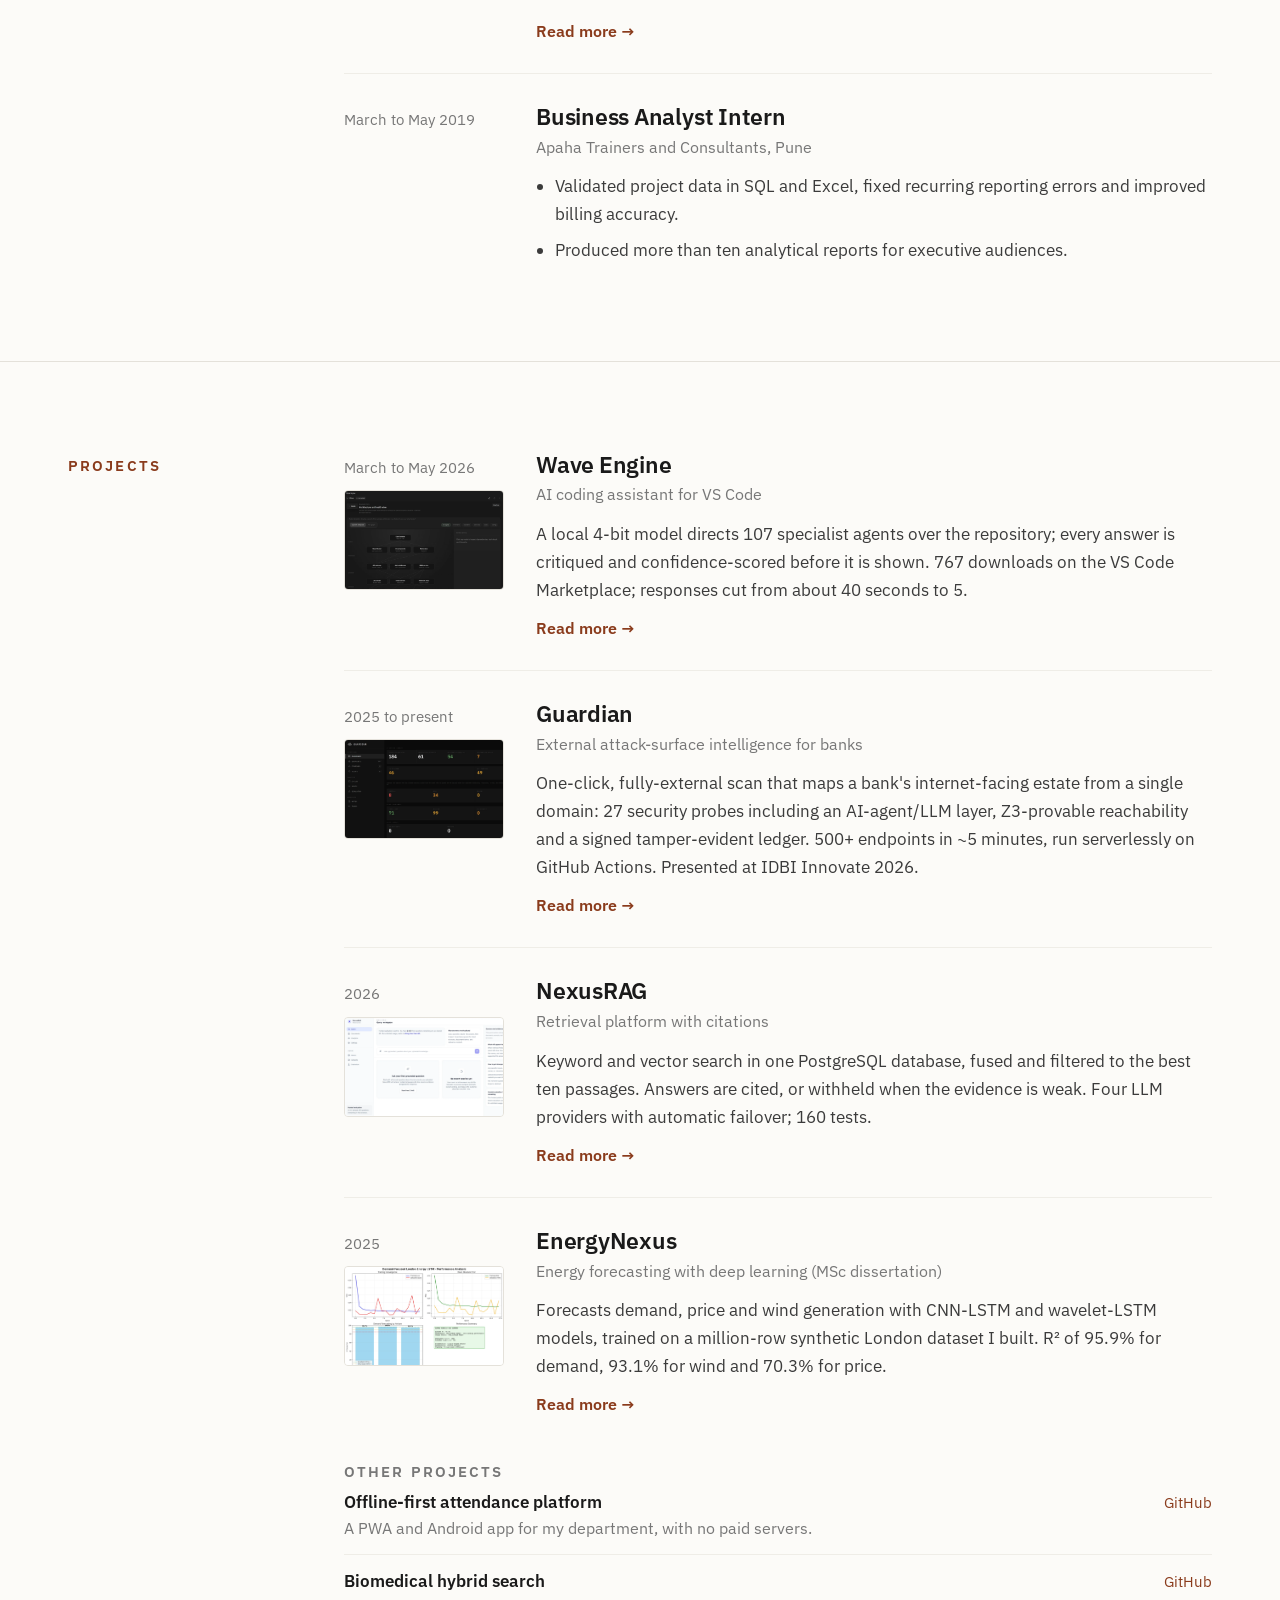
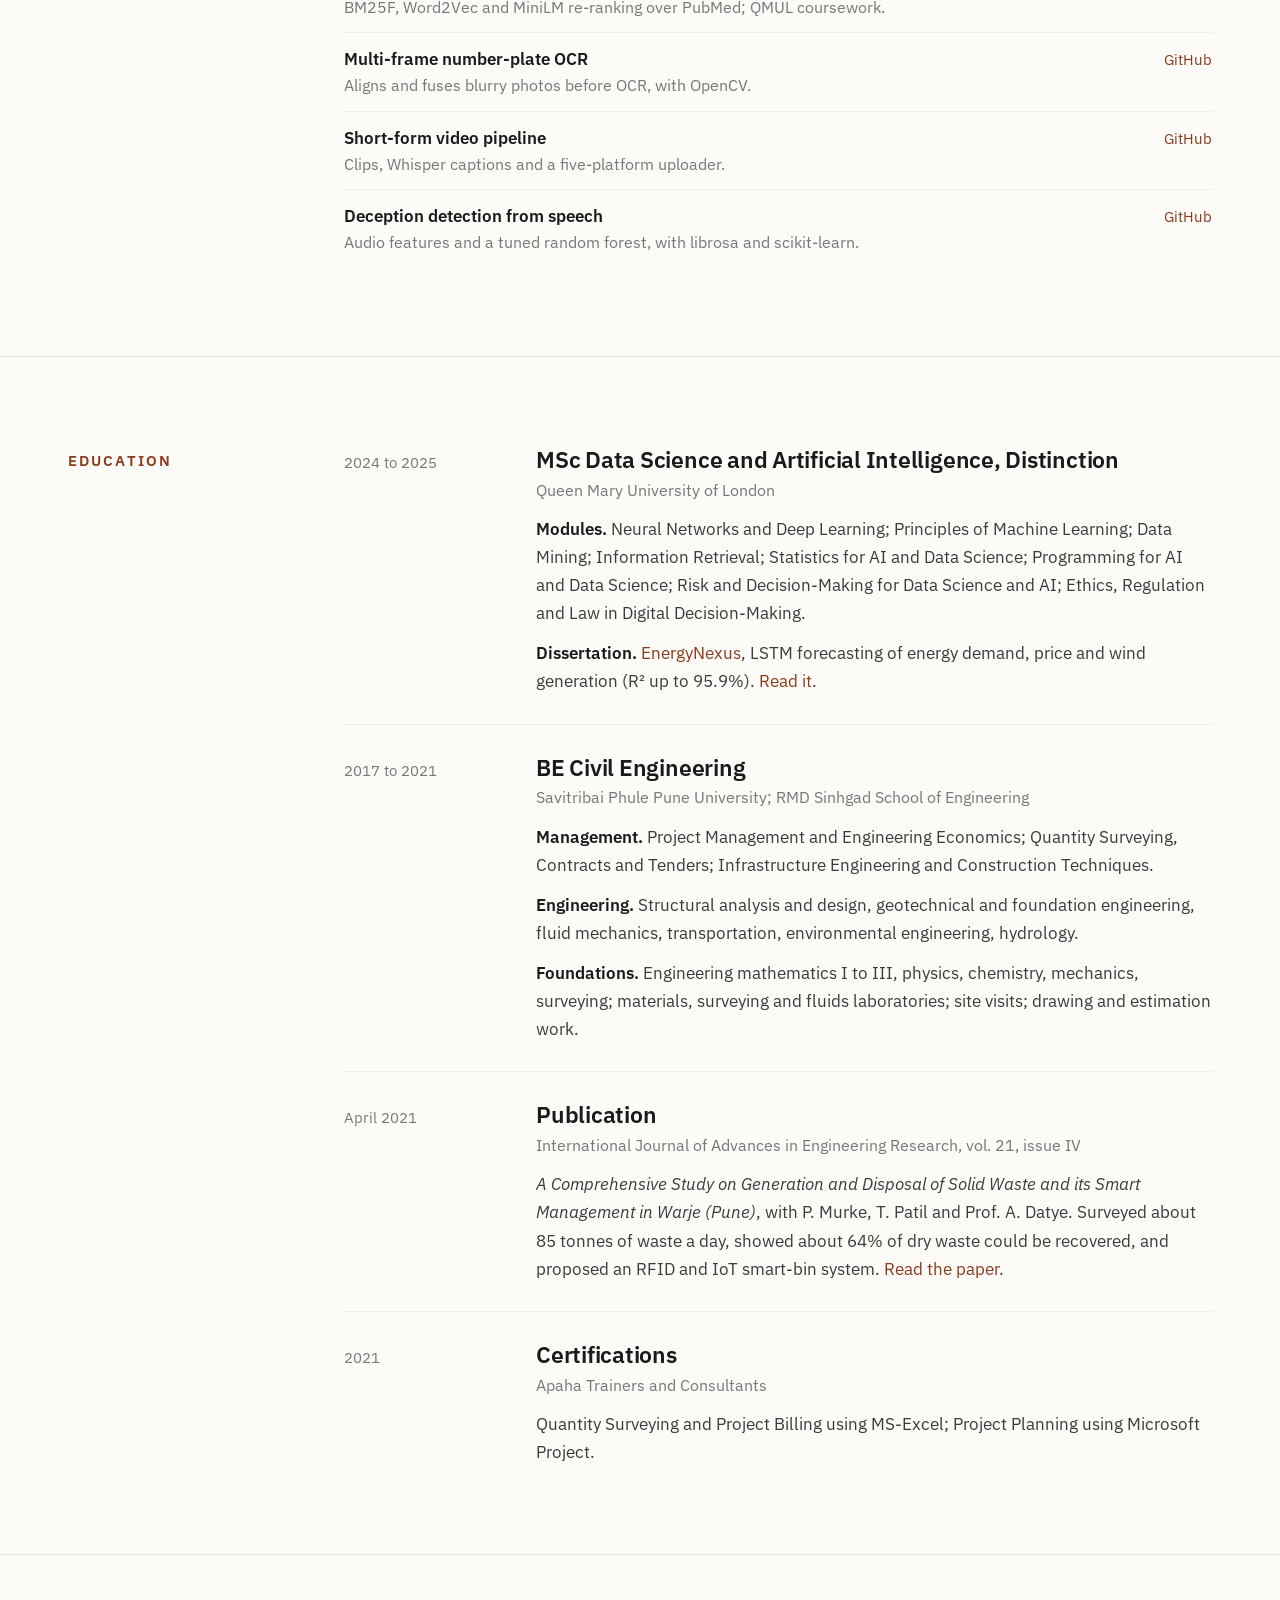
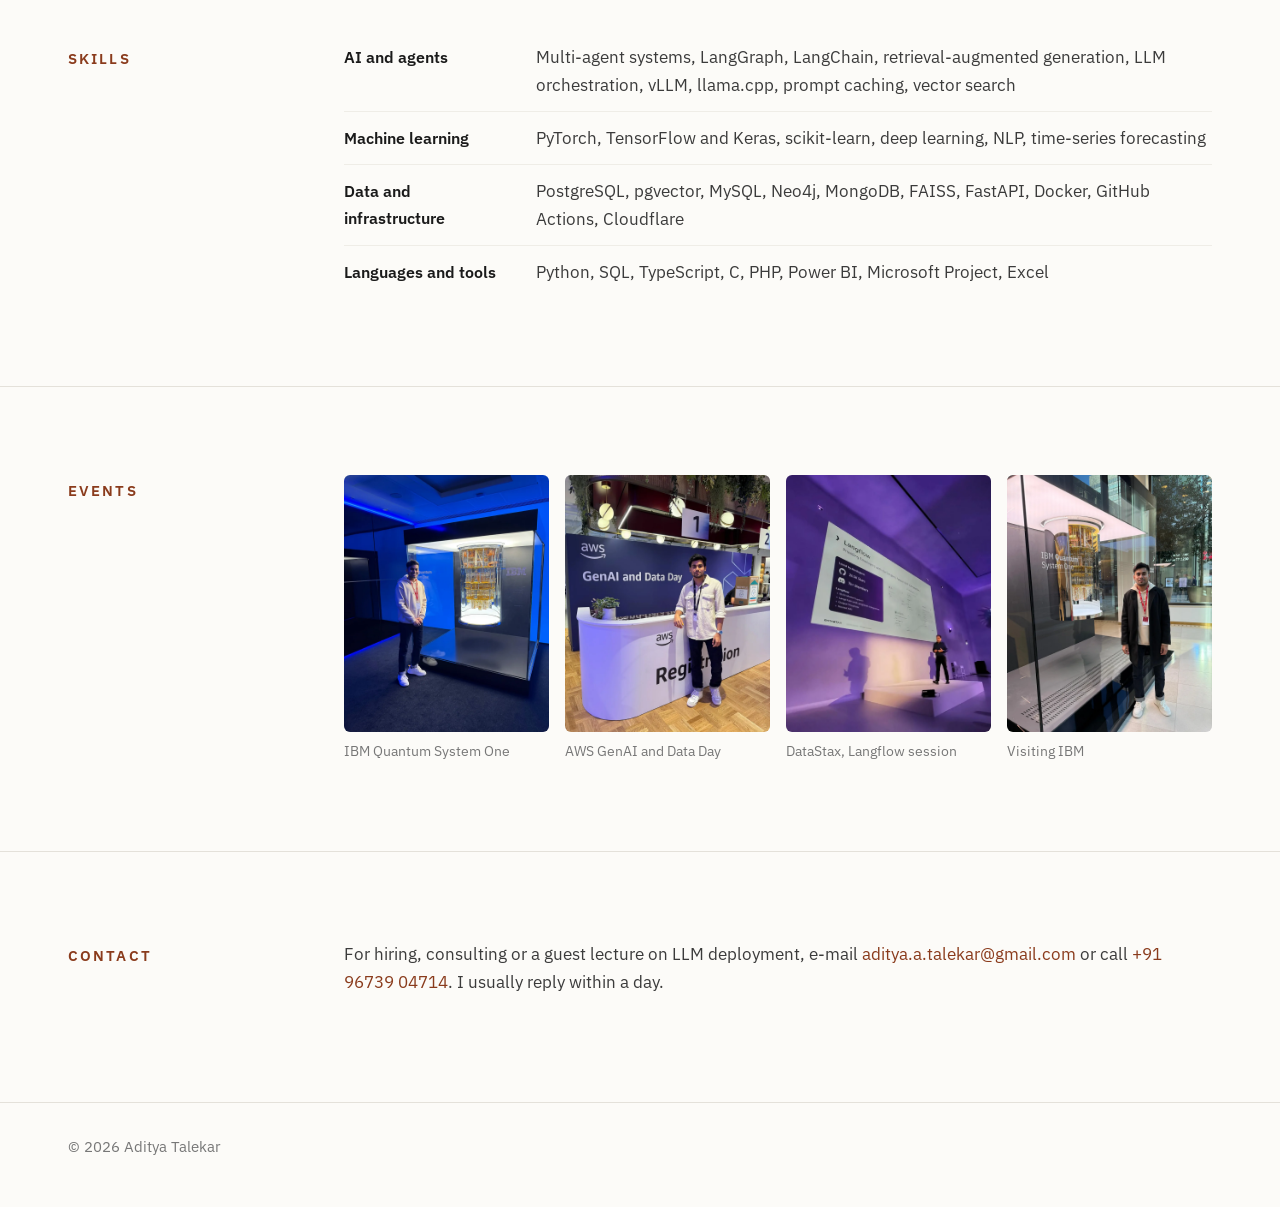
==== commit cf8ca2de: "Correct budget and provider claims on Talekar Infra page Replace the blanket "free-tier only" framin" ====
--- a/index.html
+++ b/index.html
@@ -37,7 +37,7 @@
     <figure class="intro-photo"><img class="portrait" src="assets/img/aditya-headshot.webp" alt="Aditya Talekar" width="720" height="720"></figure>
   </div></section>
 
-  <section class="section" id="experience"><div class="col"><h2>Experience</h2><div class="item"><div class="when">June 2026 to present</div><div><h3><a href="work/teaching.html">Assistant Professor, Artificial Intelligence</a></h3><div class="org">Dr. D. Y. Patil Pratishthan's College of Engineering, Kolhapur</div><ul><li>Teach Artificial Intelligence, C Programming and Data Structures to about 300 B.Tech students, from theory to deploying LLM agents with vLLM.</li><li>Industry Outreach Coordinator and hackathon mentor; deployed a 30-billion-parameter model live for students.</li></ul><a class="more" href="work/teaching.html">Read more →</a></div></div><div class="item"><div class="when">May to June 2026</div><div><h3><a href="work/exactitude.html">Independent AI Consultant</a></h3><div class="org">Exactitude Consultancy, market-research publisher</div><ul><li>Sole engineer for data, AI and infrastructure on a live site with 30,000+ reports.</li><li>22,000+ figures verified, pages from 909 ms to 1 ms, AI spend to about zero, outreach up tenfold, 1.35 million bot requests blocked.</li></ul><a class="more" href="work/exactitude.html">Read more →</a></div></div><div class="item"><div class="when">January 2020 to July 2024</div><div><h3><a href="work/talekar-infra.html">AI Engineer (Project Engineer)</a></h3><div class="org">Talekar Infra LLP, Pune</div><ul><li>Grew a three-week Excel consolidation into a Python, PostgreSQL and Power BI reporting platform, cutting turnaround to one week and managing a team of ten.</li><li>From February 2023, built an XGBoost demand-forecasting model (MAPE 44% to 26%), a citation-grounded RAG assistant (Recall@10 58% to 84%) and an LLM research workflow, all on free-tier tools.</li></ul><a class="more" href="work/talekar-infra.html">Read more →</a></div></div><div class="item"><div class="when">March to May 2019</div><div><h3>Business Analyst Intern</h3><div class="org">Apaha Trainers and Consultants, Pune</div><ul><li>Validated project data in SQL and Excel, fixed recurring reporting errors and improved billing accuracy.</li><li>Produced more than ten analytical reports for executive audiences.</li></ul></div></div></div></section>
+  <section class="section" id="experience"><div class="col"><h2>Experience</h2><div class="item"><div class="when">June 2026 to present</div><div><h3><a href="work/teaching.html">Assistant Professor, Artificial Intelligence</a></h3><div class="org">Dr. D. Y. Patil Pratishthan's College of Engineering, Kolhapur</div><ul><li>Teach Artificial Intelligence, C Programming and Data Structures to about 300 B.Tech students, from theory to deploying LLM agents with vLLM.</li><li>Industry Outreach Coordinator and hackathon mentor; deployed a 30-billion-parameter model live for students.</li></ul><a class="more" href="work/teaching.html">Read more →</a></div></div><div class="item"><div class="when">May to June 2026</div><div><h3><a href="work/exactitude.html">Independent AI Consultant</a></h3><div class="org">Exactitude Consultancy, market-research publisher</div><ul><li>Sole engineer for data, AI and infrastructure on a live site with 30,000+ reports.</li><li>22,000+ figures verified, pages from 909 ms to 1 ms, AI spend to about zero, outreach up tenfold, 1.35 million bot requests blocked.</li></ul><a class="more" href="work/exactitude.html">Read more →</a></div></div><div class="item"><div class="when">January 2020 to July 2024</div><div><h3><a href="work/talekar-infra.html">AI Engineer (Project Engineer)</a></h3><div class="org">Talekar Infra LLP, Pune</div><ul><li>Managed a 10-person site team while doing all the technical work myself; grew a three-week Excel consolidation into a Python, PostgreSQL and Power BI reporting platform, cutting turnaround to one week.</li><li>From February 2023, built an XGBoost demand-forecasting model (MAPE 44% to 26%), a citation-grounded RAG assistant (Recall@10 58% to 84%) and an LLM research workflow, mostly on free and self-hosted tools.</li></ul><a class="more" href="work/talekar-infra.html">Read more →</a></div></div><div class="item"><div class="when">March to May 2019</div><div><h3>Business Analyst Intern</h3><div class="org">Apaha Trainers and Consultants, Pune</div><ul><li>Validated project data in SQL and Excel, fixed recurring reporting errors and improved billing accuracy.</li><li>Produced more than ten analytical reports for executive audiences.</li></ul></div></div></div></section>
   <section class="section" id="projects"><div class="col"><h2>Projects</h2><div class="item"><div class="when">March to May 2026<img class="thumb" src="assets/img/wave-architecture.webp" alt="" loading="lazy"></div><div><h3><a href="work/wave-engine.html">Wave Engine</a></h3><div class="org">AI coding assistant for VS Code</div><p>A local 4-bit model directs 107 specialist agents over the repository; every answer is critiqued and confidence-scored before it is shown. 767 downloads on the VS Code Marketplace; responses cut from about 40 seconds to 5.</p><a class="more" href="work/wave-engine.html">Read more →</a></div></div><div class="item"><div class="when">2025 to present<img class="thumb" src="assets/img/guardian-dashboard.webp" alt="" loading="lazy"></div><div><h3><a href="work/guardian.html">Guardian</a></h3><div class="org">External attack-surface intelligence for banks</div><p>One-click, fully-external scan that maps a bank's internet-facing estate from a single domain: 27 security probes including an AI-agent/LLM layer, Z3-provable reachability and a signed tamper-evident ledger. 500+ endpoints in ~5 minutes, run serverlessly on GitHub Actions. Presented at IDBI Innovate 2026.</p><a class="more" href="work/guardian.html">Read more →</a></div></div><div class="item"><div class="when">2026<img class="thumb" src="assets/img/nexusrag-workspace.webp" alt="" loading="lazy"></div><div><h3><a href="work/nexusrag.html">NexusRAG</a></h3><div class="org">Retrieval platform with citations</div><p>Keyword and vector search in one PostgreSQL database, fused and filtered to the best ten passages. Answers are cited, or withheld when the evidence is weak. Four LLM providers with automatic failover; 160 tests.</p><a class="more" href="work/nexusrag.html">Read more →</a></div></div><div class="item"><div class="when">2025<img class="thumb" src="assets/img/energy-demand.webp" alt="" loading="lazy"></div><div><h3><a href="work/energynexus.html">EnergyNexus</a></h3><div class="org">Energy forecasting with deep learning (MSc dissertation)</div><p>Forecasts demand, price and wind generation with CNN-LSTM and wavelet-LSTM models, trained on a million-row synthetic London dataset I built. R² of 95.9% for demand, 93.1% for wind and 70.3% for price.</p><a class="more" href="work/energynexus.html">Read more →</a></div></div><h2 class="sub">Other projects</h2><ul class="plain-list"><li><div><b>Offline-first attendance platform</b><span>A PWA and Android app for my department, with no paid servers.</span></div><a class="gh" href="https://github.com/ADITYATALEKAR/attendance-platform" target="_blank" rel="noopener">GitHub</a></li><li><div><b>Biomedical hybrid search</b><span>BM25F, Word2Vec and MiniLM re-ranking over PubMed; QMUL coursework.</span></div><a class="gh" href="https://github.com/ADITYATALEKAR/Hybrid-Information-Retrieval" target="_blank" rel="noopener">GitHub</a></li><li><div><b>Multi-frame number-plate OCR</b><span>Aligns and fuses blurry photos before OCR, with OpenCV.</span></div><a class="gh" href="https://github.com/ADITYATALEKAR/plate-fusion-ocr-tool" target="_blank" rel="noopener">GitHub</a></li><li><div><b>Short-form video pipeline</b><span>Clips, Whisper captions and a five-platform uploader.</span></div><a class="gh" href="https://github.com/ADITYATALEKAR/AI-Video-Editor-and-Clipper-with-Auto-Captions" target="_blank" rel="noopener">GitHub</a></li><li><div><b>Deception detection from speech</b><span>Audio features and a tuned random forest, with librosa and scikit-learn.</span></div><a class="gh" href="https://github.com/ADITYATALEKAR/audio-deception-detection-ml" target="_blank" rel="noopener">GitHub</a></li></ul></div></section>
   <section class="section" id="education"><div class="col"><h2>Education</h2><div class="item"><div class="when">2024 to 2025</div><div><h3>MSc Data Science and Artificial Intelligence, Distinction</h3><div class="org">Queen Mary University of London</div><p><b>Modules.</b> Neural Networks and Deep Learning; Principles of Machine Learning; Data Mining; Information Retrieval; Statistics for AI and Data Science; Programming for AI and Data Science; Risk and Decision-Making for Data Science and AI; Ethics, Regulation and Law in Digital Decision-Making.</p><p><b>Dissertation.</b> <a href="work/energynexus.html">EnergyNexus</a>, LSTM forecasting of energy demand, price and wind generation (R² up to 95.9%). <a href="#" data-doc="thesis">Read it</a>.</p></div></div><div class="item"><div class="when">2017 to 2021</div><div><h3>BE Civil Engineering</h3><div class="org">Savitribai Phule Pune University; RMD Sinhgad School of Engineering</div><p><b>Management.</b> Project Management and Engineering Economics; Quantity Surveying, Contracts and Tenders; Infrastructure Engineering and Construction Techniques.</p><p><b>Engineering.</b> Structural analysis and design, geotechnical and foundation engineering, fluid mechanics, transportation, environmental engineering, hydrology.</p><p><b>Foundations.</b> Engineering mathematics I to III, physics, chemistry, mechanics, surveying; materials, surveying and fluids laboratories; site visits; drawing and estimation work.</p></div></div><div class="item"><div class="when">April 2021</div><div><h3>Publication</h3><div class="org">International Journal of Advances in Engineering Research, vol. 21, issue IV</div><p><i>A Comprehensive Study on Generation and Disposal of Solid Waste and its Smart Management in Warje (Pune)</i>, with P. Murke, T. Patil and Prof. A. Datye. Surveyed about 85 tonnes of waste a day, showed about 64% of dry waste could be recovered, and proposed an RFID and IoT smart-bin system. <a href="https://ijaer.com/admin/upload/07%20Pratik%20Murke%2001144.pdf" target="_blank" rel="noopener">Read the paper</a>.</p></div></div><div class="item"><div class="when">2021</div><div><h3>Certifications</h3><div class="org">Apaha Trainers and Consultants</div><p>Quantity Surveying and Project Billing using MS-Excel; Project Planning using Microsoft Project.</p></div></div></div></section>
   <section class="section" id="skills"><div class="col"><h2>Skills</h2><dl class="skills"><div><dt>AI and agents</dt><dd>Multi-agent systems, LangGraph, LangChain, retrieval-augmented generation, LLM orchestration, vLLM, llama.cpp, prompt caching, vector search</dd></div><div><dt>Machine learning</dt><dd>PyTorch, TensorFlow and Keras, scikit-learn, deep learning, NLP, time-series forecasting</dd></div><div><dt>Data and infrastructure</dt><dd>PostgreSQL, pgvector, MySQL, Neo4j, MongoDB, FAISS, FastAPI, Docker, GitHub Actions, Cloudflare</dd></div><div><dt>Languages and tools</dt><dd>Python, SQL, TypeScript, C, PHP, Power BI, Microsoft Project, Excel</dd></div></dl></div></section>
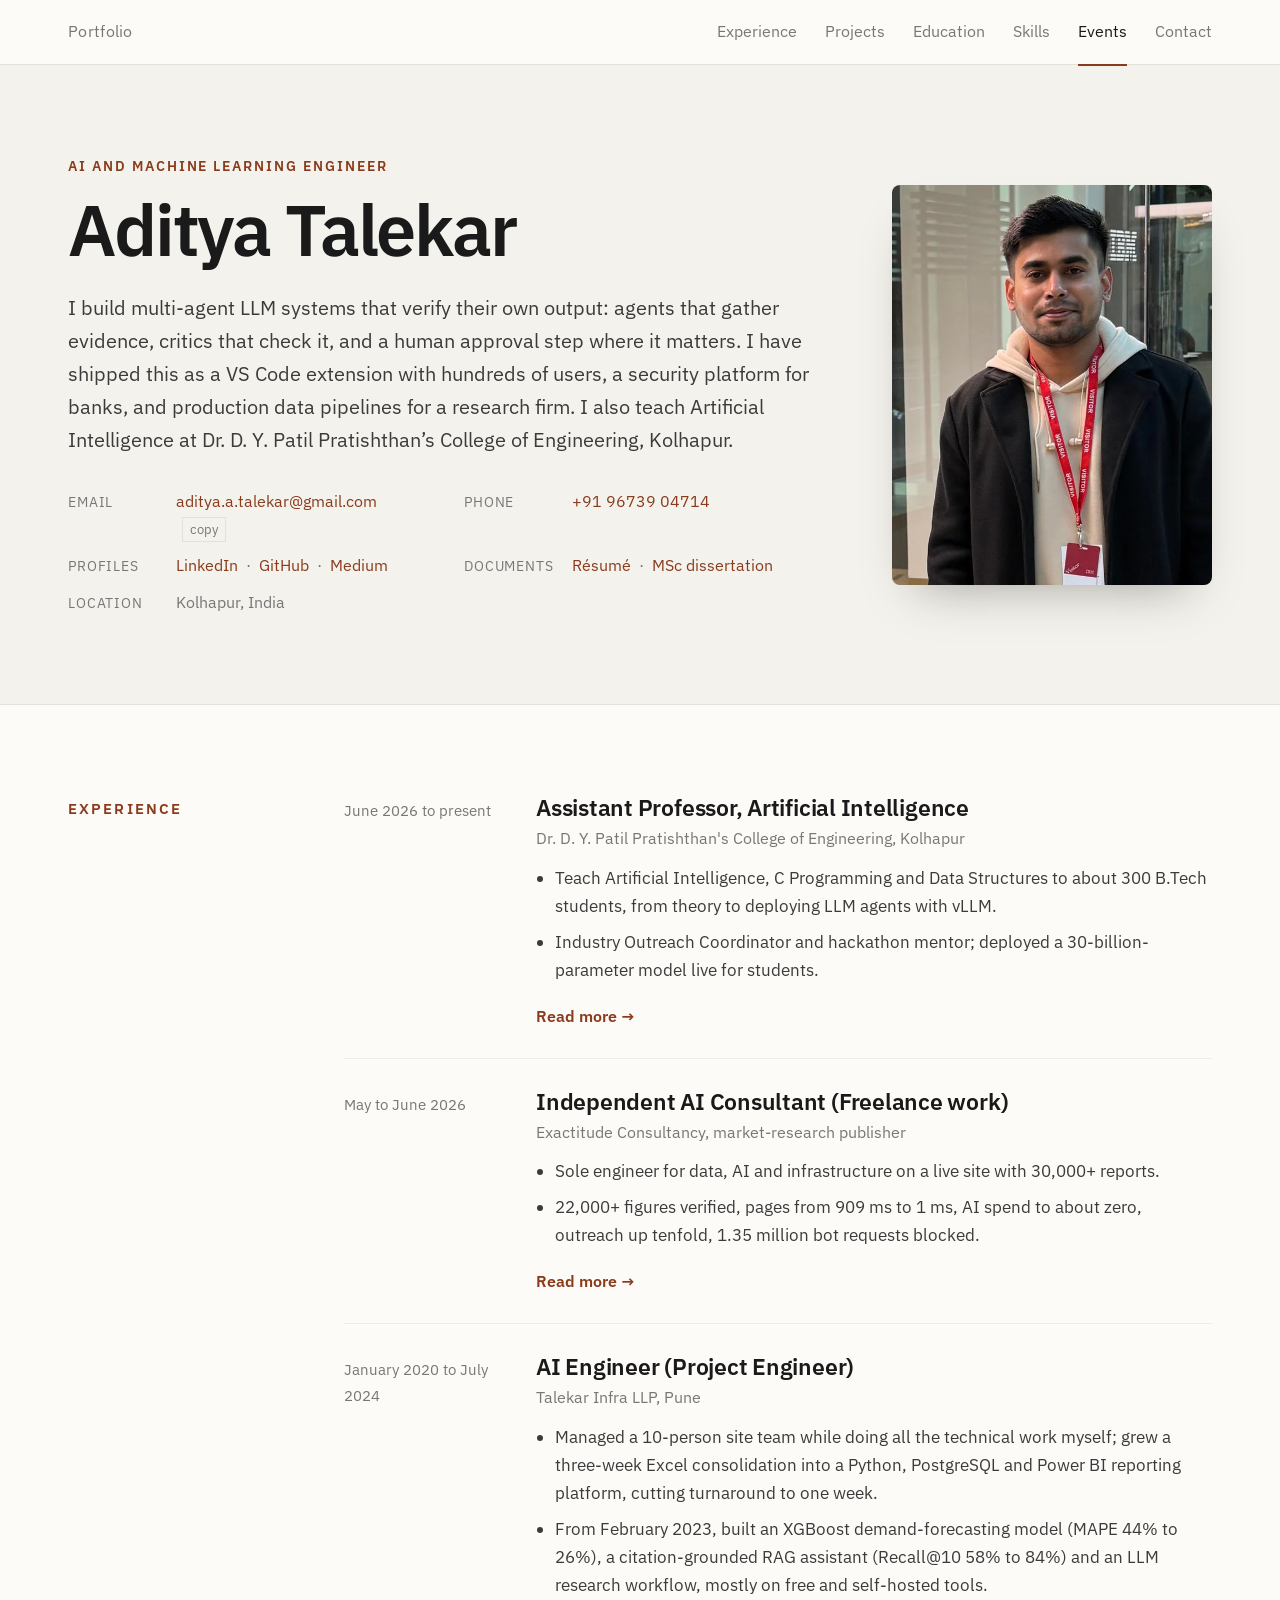
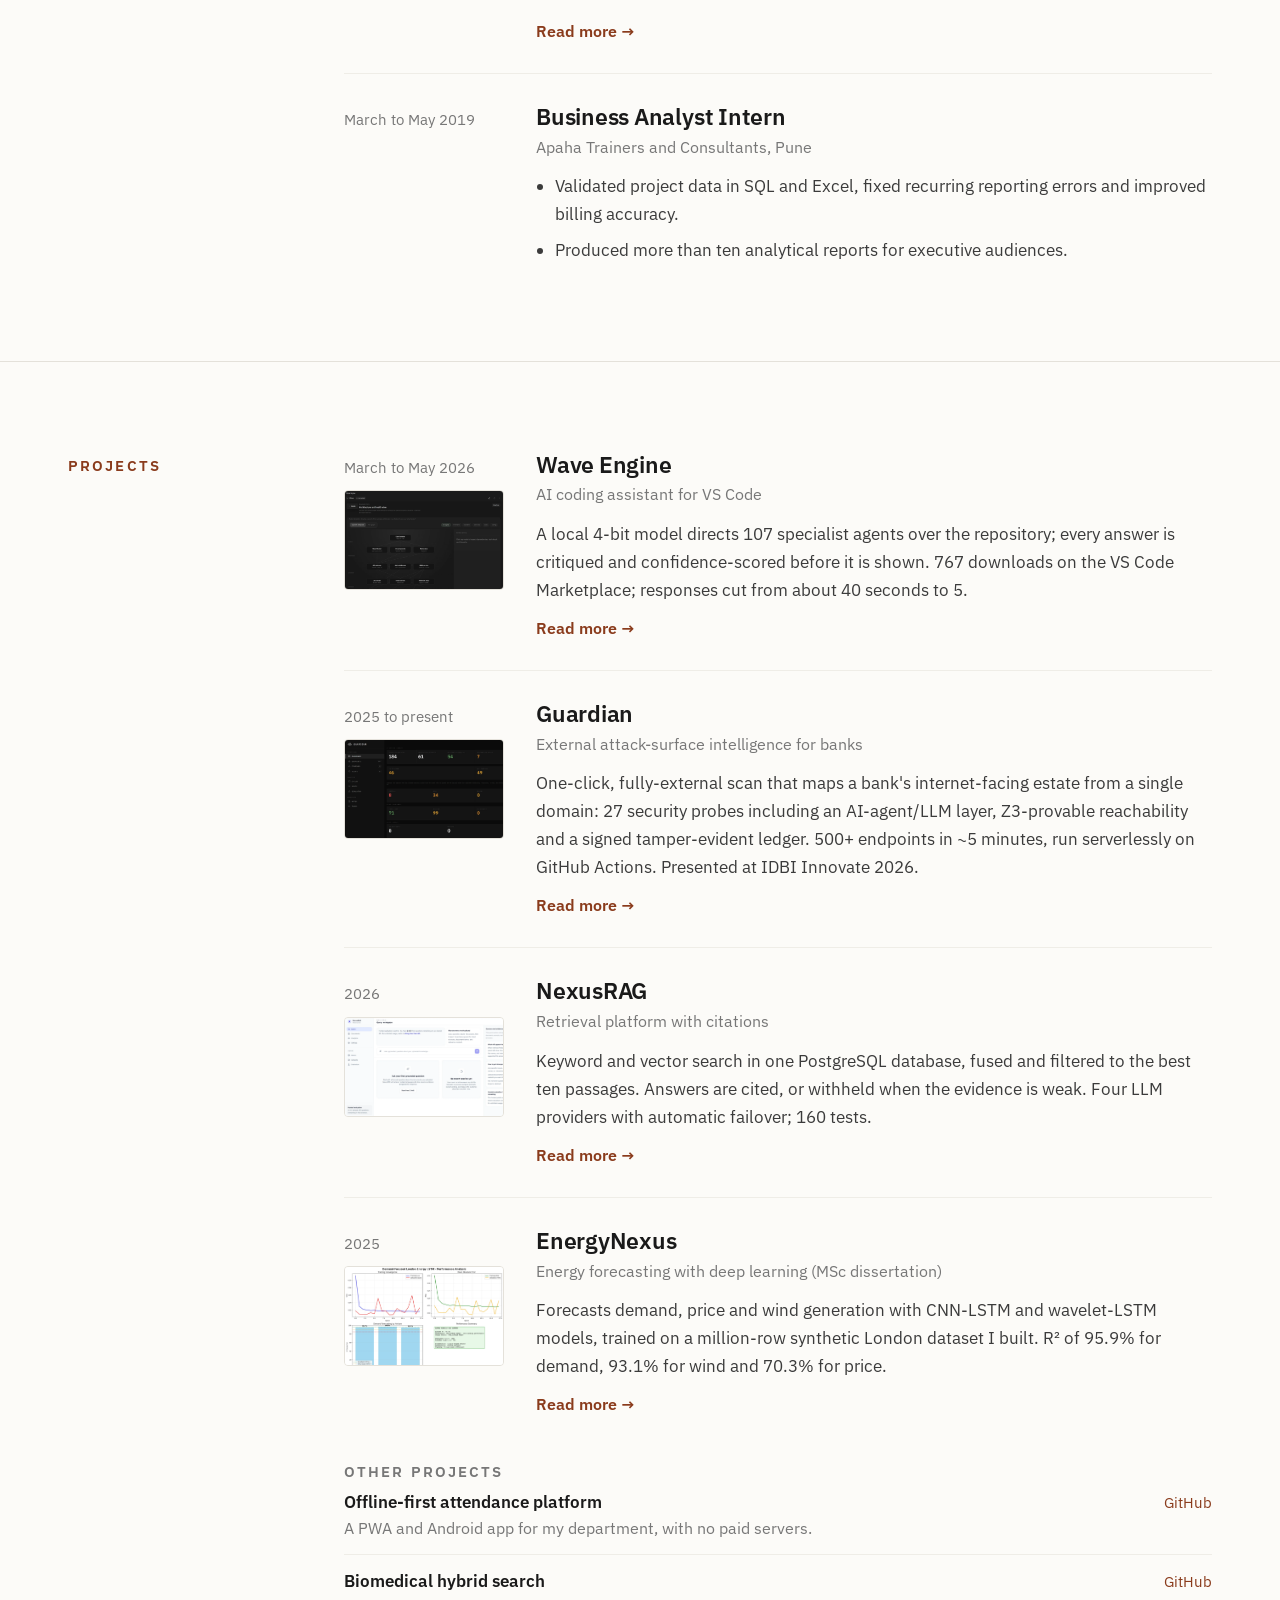
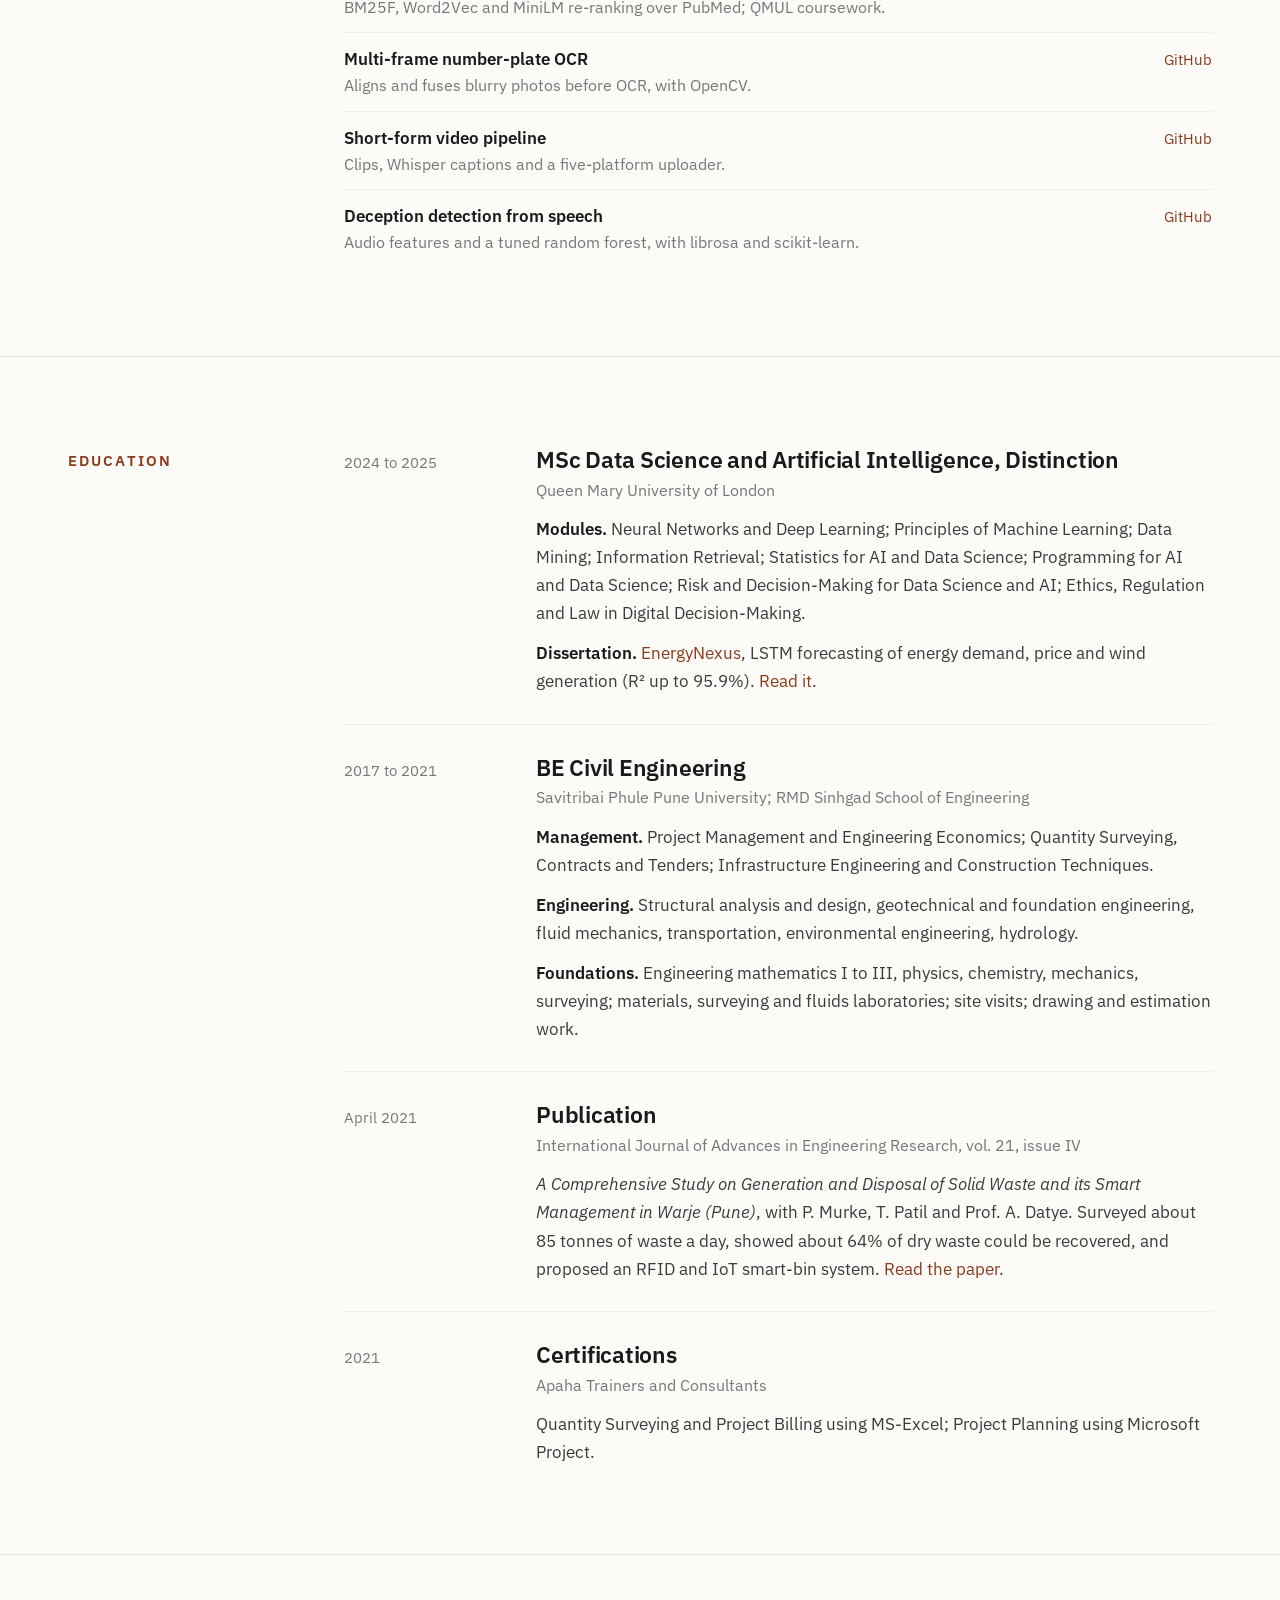
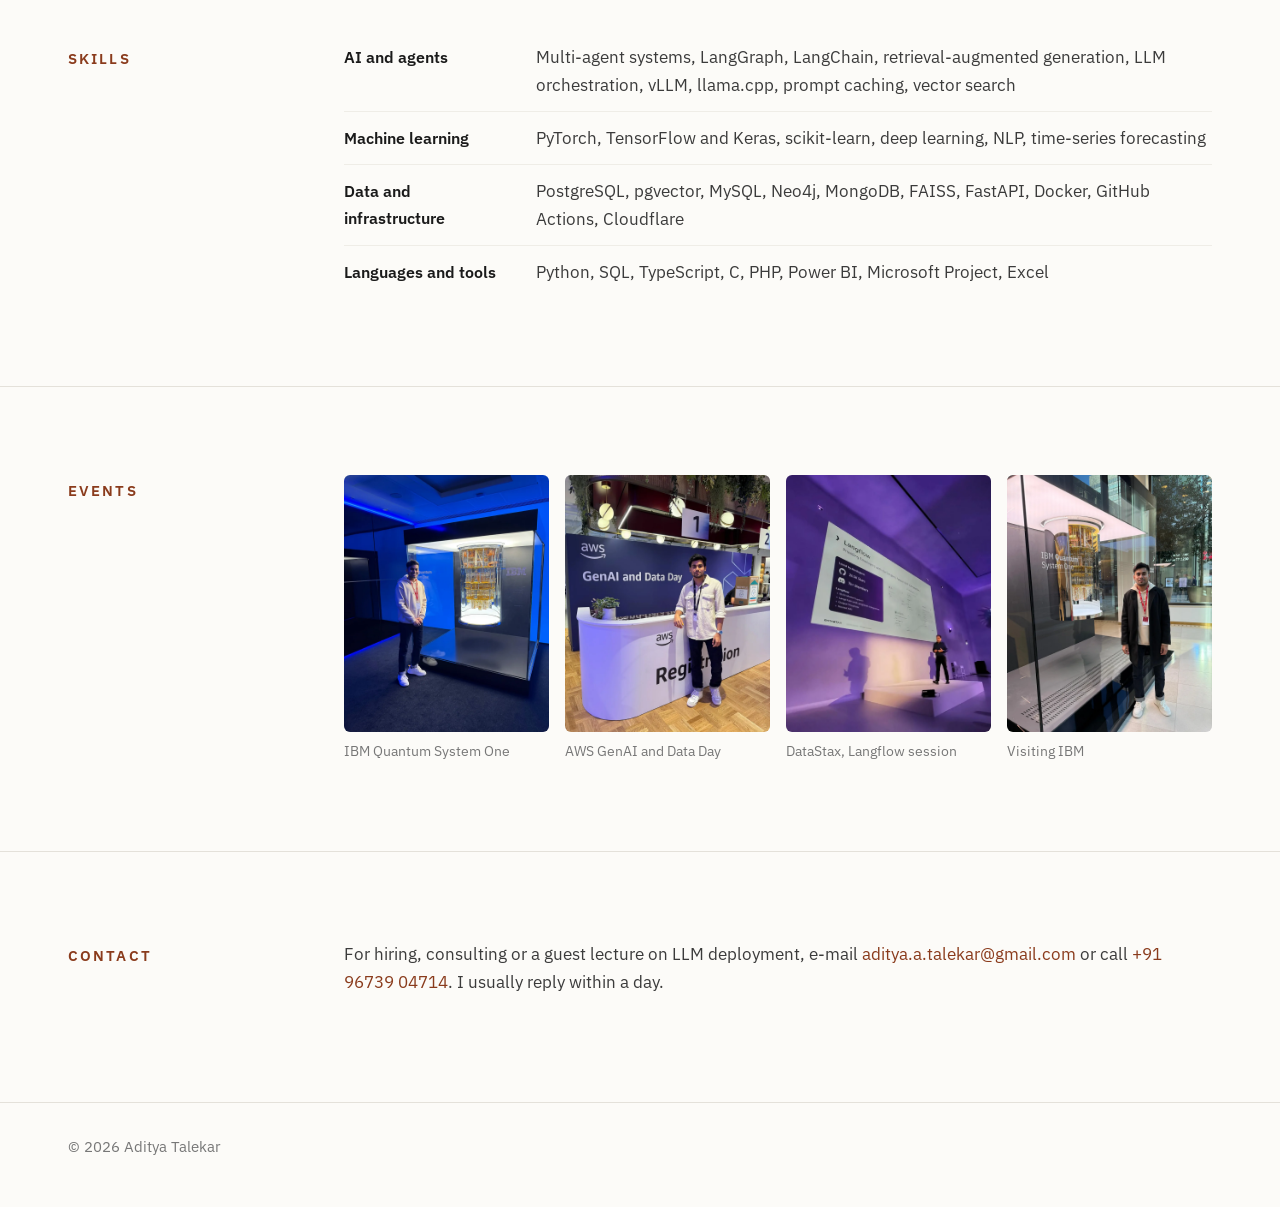
==== commit d66f0f84: "Label Independent AI Consultant role as freelance work Co-Authored-By: Claude Sonnet 5 <noreply@anth" ====
--- a/index.html
+++ b/index.html
@@ -37,7 +37,7 @@
     <figure class="intro-photo"><img class="portrait" src="assets/img/aditya-headshot.webp" alt="Aditya Talekar" width="720" height="720"></figure>
   </div></section>
 
-  <section class="section" id="experience"><div class="col"><h2>Experience</h2><div class="item"><div class="when">June 2026 to present</div><div><h3><a href="work/teaching.html">Assistant Professor, Artificial Intelligence</a></h3><div class="org">Dr. D. Y. Patil Pratishthan's College of Engineering, Kolhapur</div><ul><li>Teach Artificial Intelligence, C Programming and Data Structures to about 300 B.Tech students, from theory to deploying LLM agents with vLLM.</li><li>Industry Outreach Coordinator and hackathon mentor; deployed a 30-billion-parameter model live for students.</li></ul><a class="more" href="work/teaching.html">Read more →</a></div></div><div class="item"><div class="when">May to June 2026</div><div><h3><a href="work/exactitude.html">Independent AI Consultant</a></h3><div class="org">Exactitude Consultancy, market-research publisher</div><ul><li>Sole engineer for data, AI and infrastructure on a live site with 30,000+ reports.</li><li>22,000+ figures verified, pages from 909 ms to 1 ms, AI spend to about zero, outreach up tenfold, 1.35 million bot requests blocked.</li></ul><a class="more" href="work/exactitude.html">Read more →</a></div></div><div class="item"><div class="when">January 2020 to July 2024</div><div><h3><a href="work/talekar-infra.html">AI Engineer (Project Engineer)</a></h3><div class="org">Talekar Infra LLP, Pune</div><ul><li>Managed a 10-person site team while doing all the technical work myself; grew a three-week Excel consolidation into a Python, PostgreSQL and Power BI reporting platform, cutting turnaround to one week.</li><li>From February 2023, built an XGBoost demand-forecasting model (MAPE 44% to 26%), a citation-grounded RAG assistant (Recall@10 58% to 84%) and an LLM research workflow, mostly on free and self-hosted tools.</li></ul><a class="more" href="work/talekar-infra.html">Read more →</a></div></div><div class="item"><div class="when">March to May 2019</div><div><h3>Business Analyst Intern</h3><div class="org">Apaha Trainers and Consultants, Pune</div><ul><li>Validated project data in SQL and Excel, fixed recurring reporting errors and improved billing accuracy.</li><li>Produced more than ten analytical reports for executive audiences.</li></ul></div></div></div></section>
+  <section class="section" id="experience"><div class="col"><h2>Experience</h2><div class="item"><div class="when">June 2026 to present</div><div><h3><a href="work/teaching.html">Assistant Professor, Artificial Intelligence</a></h3><div class="org">Dr. D. Y. Patil Pratishthan's College of Engineering, Kolhapur</div><ul><li>Teach Artificial Intelligence, C Programming and Data Structures to about 300 B.Tech students, from theory to deploying LLM agents with vLLM.</li><li>Industry Outreach Coordinator and hackathon mentor; deployed a 30-billion-parameter model live for students.</li></ul><a class="more" href="work/teaching.html">Read more →</a></div></div><div class="item"><div class="when">May to June 2026</div><div><h3><a href="work/exactitude.html">Independent AI Consultant (Freelance work)</a></h3><div class="org">Exactitude Consultancy, market-research publisher</div><ul><li>Sole engineer for data, AI and infrastructure on a live site with 30,000+ reports.</li><li>22,000+ figures verified, pages from 909 ms to 1 ms, AI spend to about zero, outreach up tenfold, 1.35 million bot requests blocked.</li></ul><a class="more" href="work/exactitude.html">Read more →</a></div></div><div class="item"><div class="when">January 2020 to July 2024</div><div><h3><a href="work/talekar-infra.html">AI Engineer (Project Engineer)</a></h3><div class="org">Talekar Infra LLP, Pune</div><ul><li>Managed a 10-person site team while doing all the technical work myself; grew a three-week Excel consolidation into a Python, PostgreSQL and Power BI reporting platform, cutting turnaround to one week.</li><li>From February 2023, built an XGBoost demand-forecasting model (MAPE 44% to 26%), a citation-grounded RAG assistant (Recall@10 58% to 84%) and an LLM research workflow, mostly on free and self-hosted tools.</li></ul><a class="more" href="work/talekar-infra.html">Read more →</a></div></div><div class="item"><div class="when">March to May 2019</div><div><h3>Business Analyst Intern</h3><div class="org">Apaha Trainers and Consultants, Pune</div><ul><li>Validated project data in SQL and Excel, fixed recurring reporting errors and improved billing accuracy.</li><li>Produced more than ten analytical reports for executive audiences.</li></ul></div></div></div></section>
   <section class="section" id="projects"><div class="col"><h2>Projects</h2><div class="item"><div class="when">March to May 2026<img class="thumb" src="assets/img/wave-architecture.webp" alt="" loading="lazy"></div><div><h3><a href="work/wave-engine.html">Wave Engine</a></h3><div class="org">AI coding assistant for VS Code</div><p>A local 4-bit model directs 107 specialist agents over the repository; every answer is critiqued and confidence-scored before it is shown. 767 downloads on the VS Code Marketplace; responses cut from about 40 seconds to 5.</p><a class="more" href="work/wave-engine.html">Read more →</a></div></div><div class="item"><div class="when">2025 to present<img class="thumb" src="assets/img/guardian-dashboard.webp" alt="" loading="lazy"></div><div><h3><a href="work/guardian.html">Guardian</a></h3><div class="org">External attack-surface intelligence for banks</div><p>One-click, fully-external scan that maps a bank's internet-facing estate from a single domain: 27 security probes including an AI-agent/LLM layer, Z3-provable reachability and a signed tamper-evident ledger. 500+ endpoints in ~5 minutes, run serverlessly on GitHub Actions. Presented at IDBI Innovate 2026.</p><a class="more" href="work/guardian.html">Read more →</a></div></div><div class="item"><div class="when">2026<img class="thumb" src="assets/img/nexusrag-workspace.webp" alt="" loading="lazy"></div><div><h3><a href="work/nexusrag.html">NexusRAG</a></h3><div class="org">Retrieval platform with citations</div><p>Keyword and vector search in one PostgreSQL database, fused and filtered to the best ten passages. Answers are cited, or withheld when the evidence is weak. Four LLM providers with automatic failover; 160 tests.</p><a class="more" href="work/nexusrag.html">Read more →</a></div></div><div class="item"><div class="when">2025<img class="thumb" src="assets/img/energy-demand.webp" alt="" loading="lazy"></div><div><h3><a href="work/energynexus.html">EnergyNexus</a></h3><div class="org">Energy forecasting with deep learning (MSc dissertation)</div><p>Forecasts demand, price and wind generation with CNN-LSTM and wavelet-LSTM models, trained on a million-row synthetic London dataset I built. R² of 95.9% for demand, 93.1% for wind and 70.3% for price.</p><a class="more" href="work/energynexus.html">Read more →</a></div></div><h2 class="sub">Other projects</h2><ul class="plain-list"><li><div><b>Offline-first attendance platform</b><span>A PWA and Android app for my department, with no paid servers.</span></div><a class="gh" href="https://github.com/ADITYATALEKAR/attendance-platform" target="_blank" rel="noopener">GitHub</a></li><li><div><b>Biomedical hybrid search</b><span>BM25F, Word2Vec and MiniLM re-ranking over PubMed; QMUL coursework.</span></div><a class="gh" href="https://github.com/ADITYATALEKAR/Hybrid-Information-Retrieval" target="_blank" rel="noopener">GitHub</a></li><li><div><b>Multi-frame number-plate OCR</b><span>Aligns and fuses blurry photos before OCR, with OpenCV.</span></div><a class="gh" href="https://github.com/ADITYATALEKAR/plate-fusion-ocr-tool" target="_blank" rel="noopener">GitHub</a></li><li><div><b>Short-form video pipeline</b><span>Clips, Whisper captions and a five-platform uploader.</span></div><a class="gh" href="https://github.com/ADITYATALEKAR/AI-Video-Editor-and-Clipper-with-Auto-Captions" target="_blank" rel="noopener">GitHub</a></li><li><div><b>Deception detection from speech</b><span>Audio features and a tuned random forest, with librosa and scikit-learn.</span></div><a class="gh" href="https://github.com/ADITYATALEKAR/audio-deception-detection-ml" target="_blank" rel="noopener">GitHub</a></li></ul></div></section>
   <section class="section" id="education"><div class="col"><h2>Education</h2><div class="item"><div class="when">2024 to 2025</div><div><h3>MSc Data Science and Artificial Intelligence, Distinction</h3><div class="org">Queen Mary University of London</div><p><b>Modules.</b> Neural Networks and Deep Learning; Principles of Machine Learning; Data Mining; Information Retrieval; Statistics for AI and Data Science; Programming for AI and Data Science; Risk and Decision-Making for Data Science and AI; Ethics, Regulation and Law in Digital Decision-Making.</p><p><b>Dissertation.</b> <a href="work/energynexus.html">EnergyNexus</a>, LSTM forecasting of energy demand, price and wind generation (R² up to 95.9%). <a href="#" data-doc="thesis">Read it</a>.</p></div></div><div class="item"><div class="when">2017 to 2021</div><div><h3>BE Civil Engineering</h3><div class="org">Savitribai Phule Pune University; RMD Sinhgad School of Engineering</div><p><b>Management.</b> Project Management and Engineering Economics; Quantity Surveying, Contracts and Tenders; Infrastructure Engineering and Construction Techniques.</p><p><b>Engineering.</b> Structural analysis and design, geotechnical and foundation engineering, fluid mechanics, transportation, environmental engineering, hydrology.</p><p><b>Foundations.</b> Engineering mathematics I to III, physics, chemistry, mechanics, surveying; materials, surveying and fluids laboratories; site visits; drawing and estimation work.</p></div></div><div class="item"><div class="when">April 2021</div><div><h3>Publication</h3><div class="org">International Journal of Advances in Engineering Research, vol. 21, issue IV</div><p><i>A Comprehensive Study on Generation and Disposal of Solid Waste and its Smart Management in Warje (Pune)</i>, with P. Murke, T. Patil and Prof. A. Datye. Surveyed about 85 tonnes of waste a day, showed about 64% of dry waste could be recovered, and proposed an RFID and IoT smart-bin system. <a href="https://ijaer.com/admin/upload/07%20Pratik%20Murke%2001144.pdf" target="_blank" rel="noopener">Read the paper</a>.</p></div></div><div class="item"><div class="when">2021</div><div><h3>Certifications</h3><div class="org">Apaha Trainers and Consultants</div><p>Quantity Surveying and Project Billing using MS-Excel; Project Planning using Microsoft Project.</p></div></div></div></section>
   <section class="section" id="skills"><div class="col"><h2>Skills</h2><dl class="skills"><div><dt>AI and agents</dt><dd>Multi-agent systems, LangGraph, LangChain, retrieval-augmented generation, LLM orchestration, vLLM, llama.cpp, prompt caching, vector search</dd></div><div><dt>Machine learning</dt><dd>PyTorch, TensorFlow and Keras, scikit-learn, deep learning, NLP, time-series forecasting</dd></div><div><dt>Data and infrastructure</dt><dd>PostgreSQL, pgvector, MySQL, Neo4j, MongoDB, FAISS, FastAPI, Docker, GitHub Actions, Cloudflare</dd></div><div><dt>Languages and tools</dt><dd>Python, SQL, TypeScript, C, PHP, Power BI, Microsoft Project, Excel</dd></div></dl></div></section>
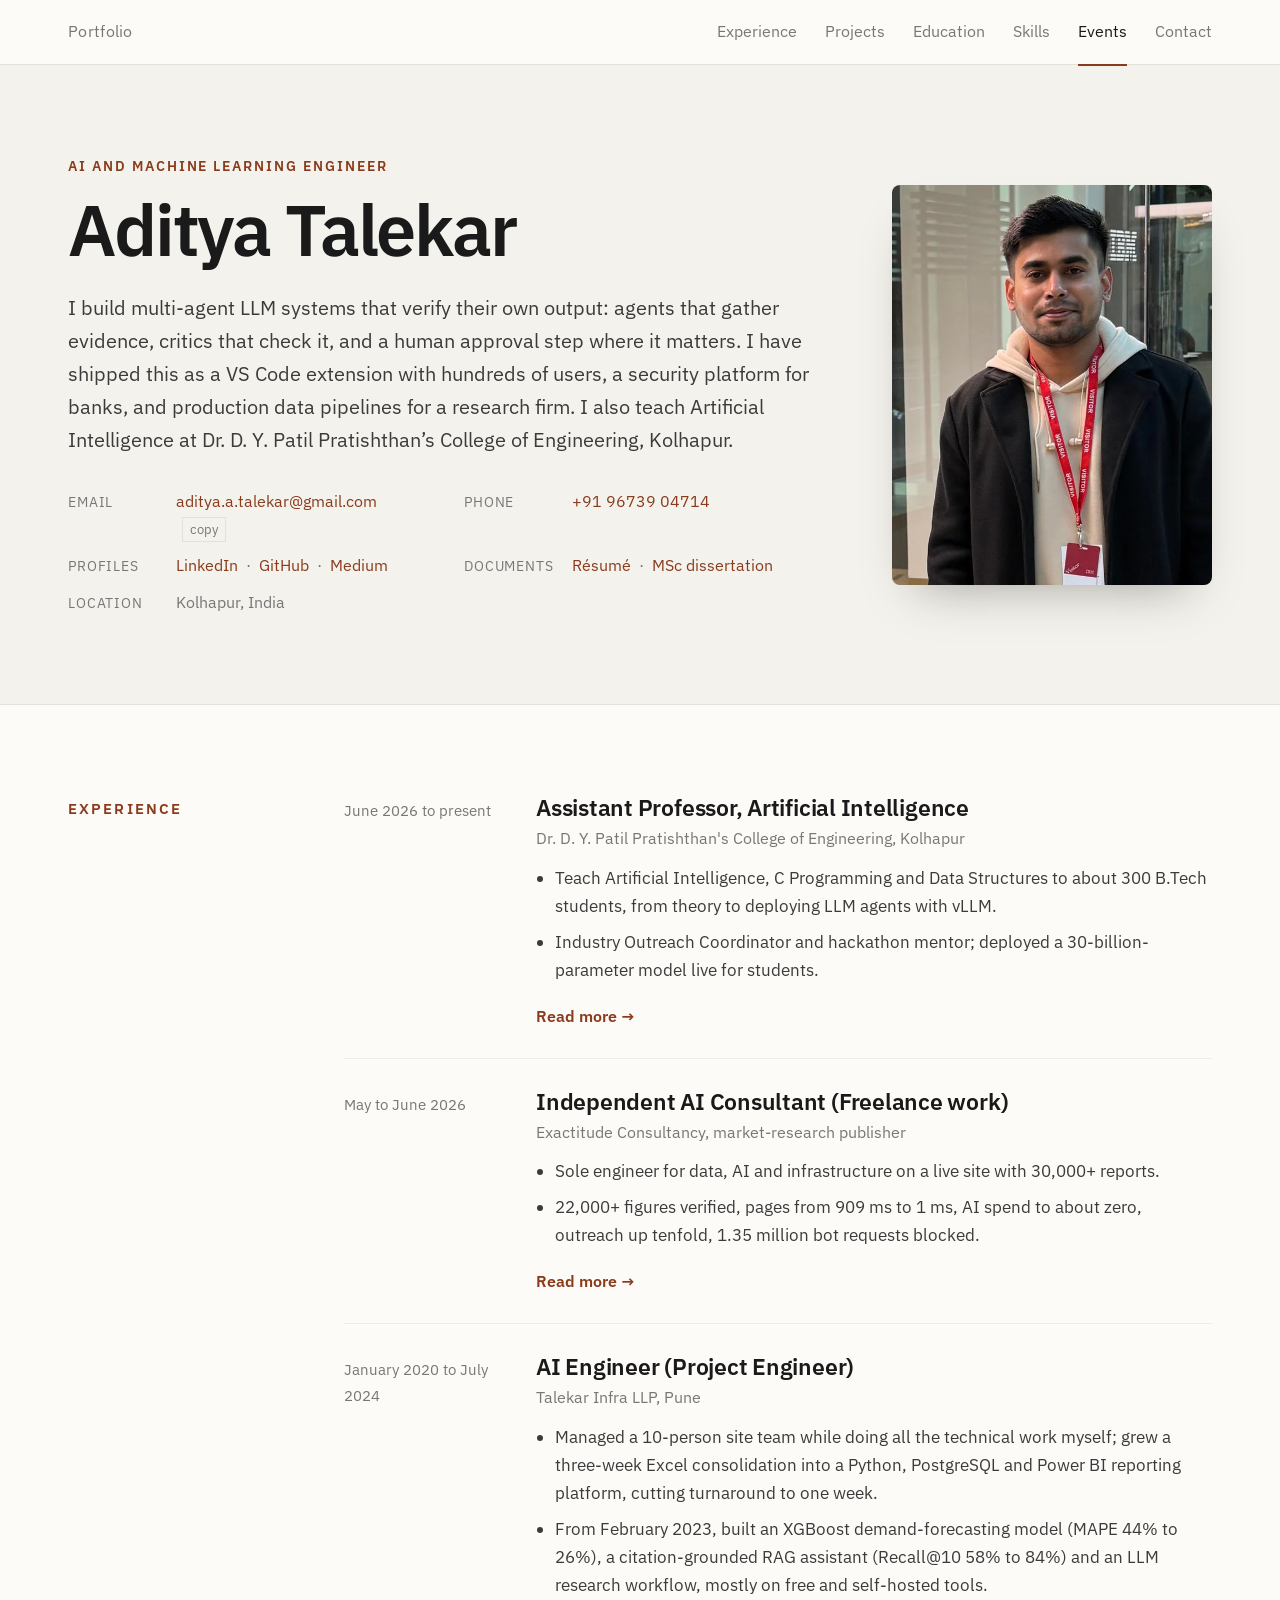
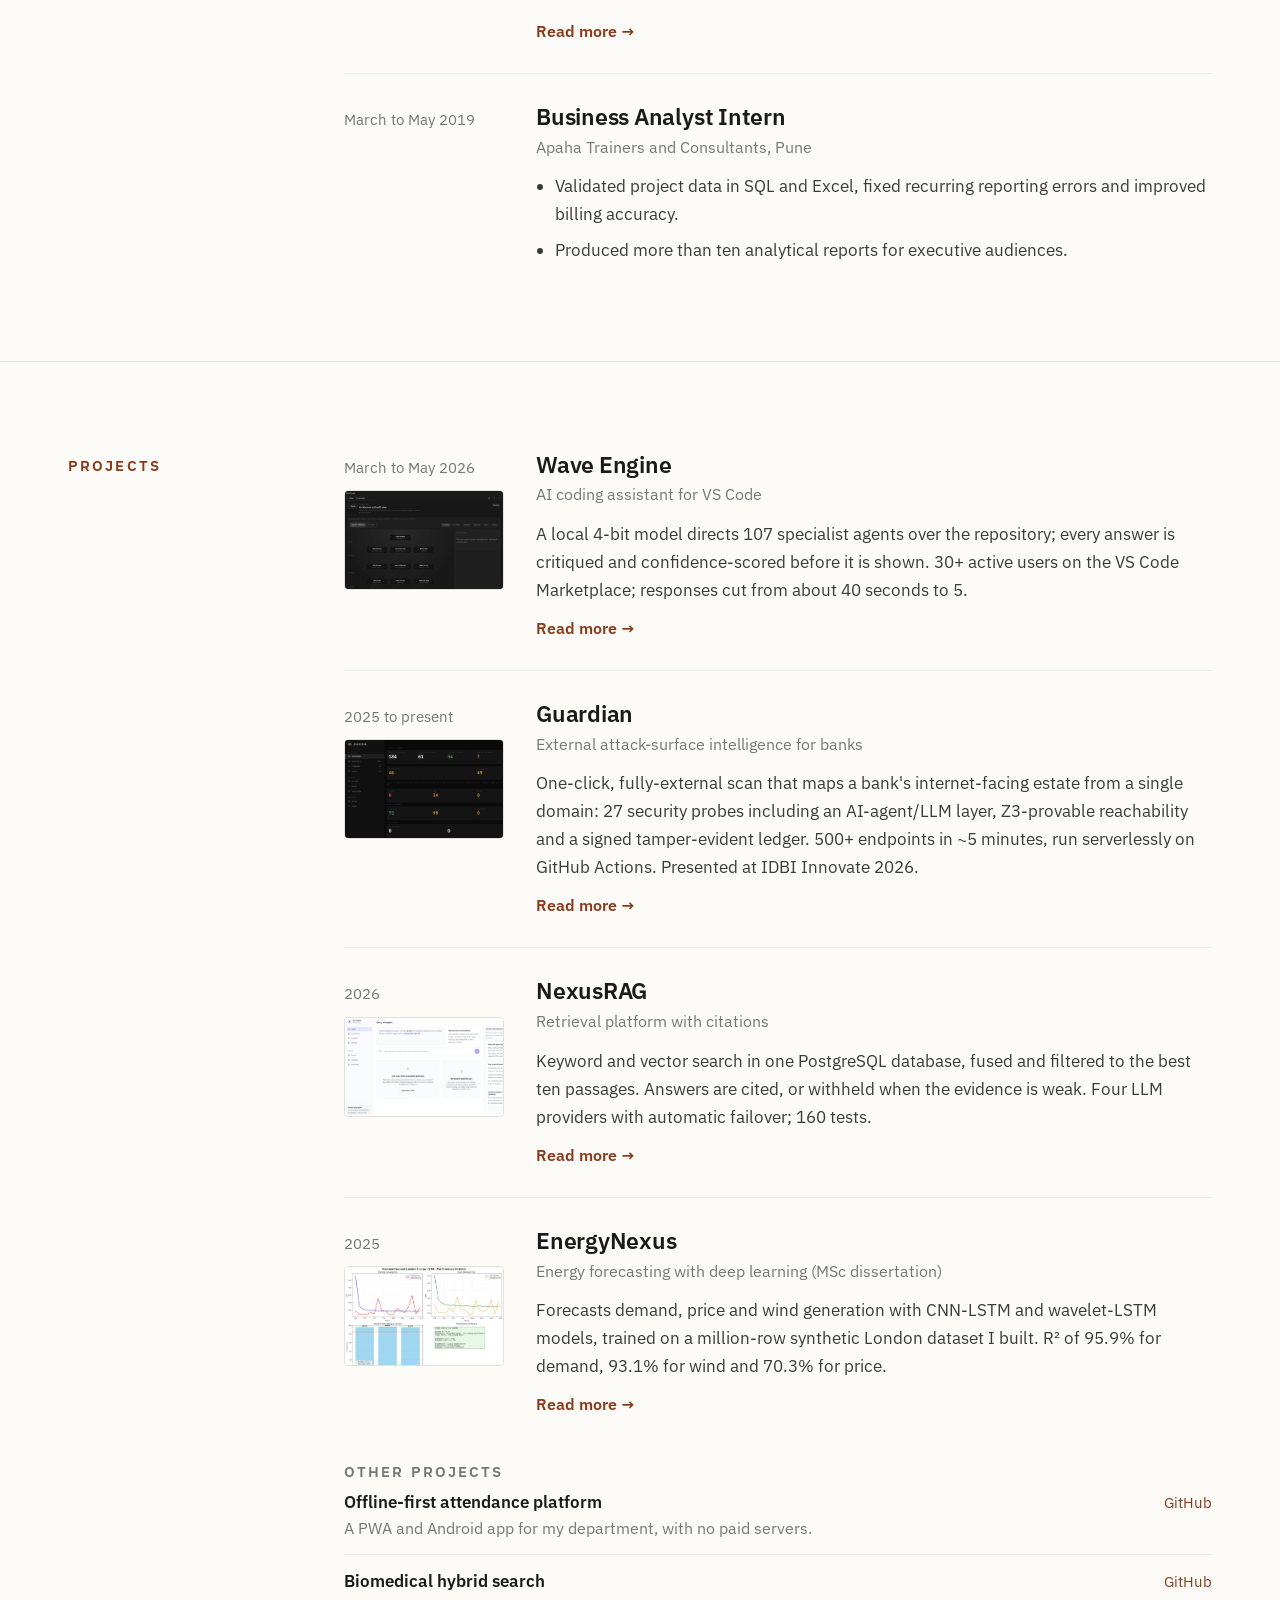
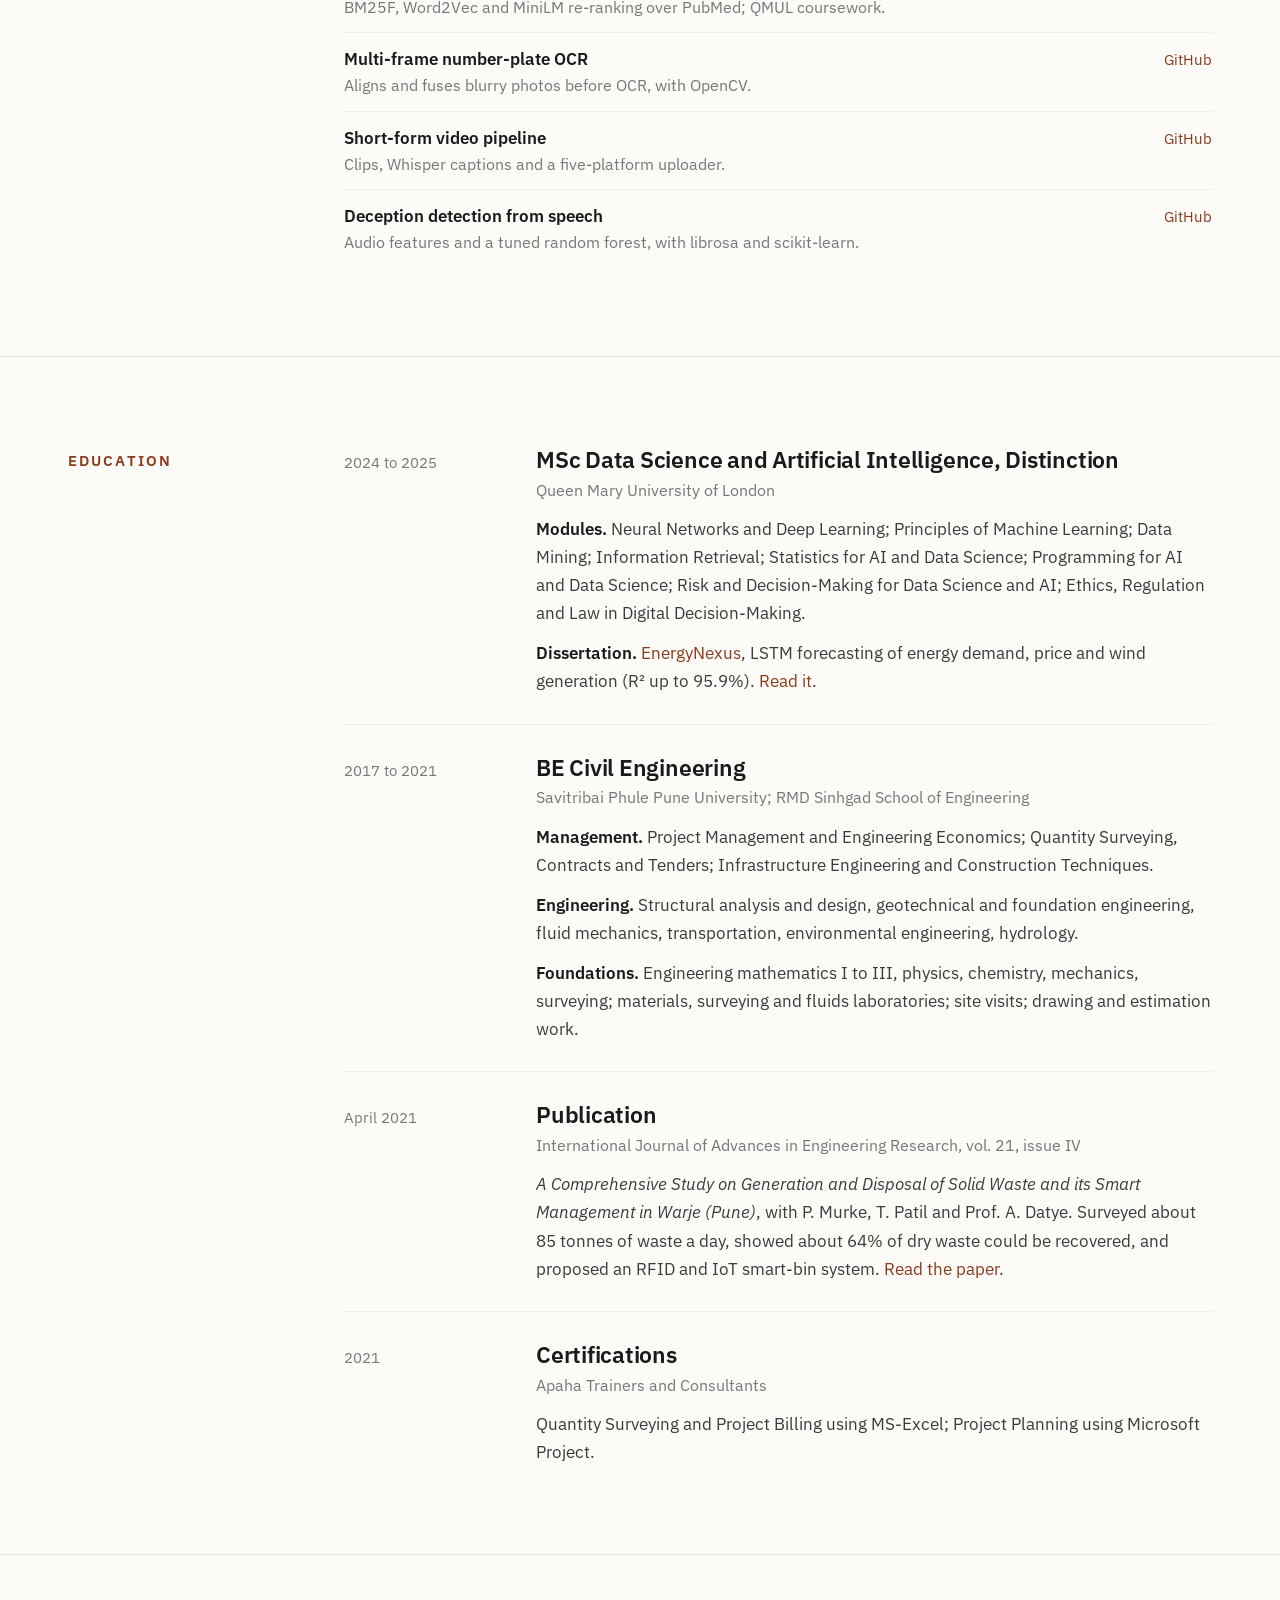
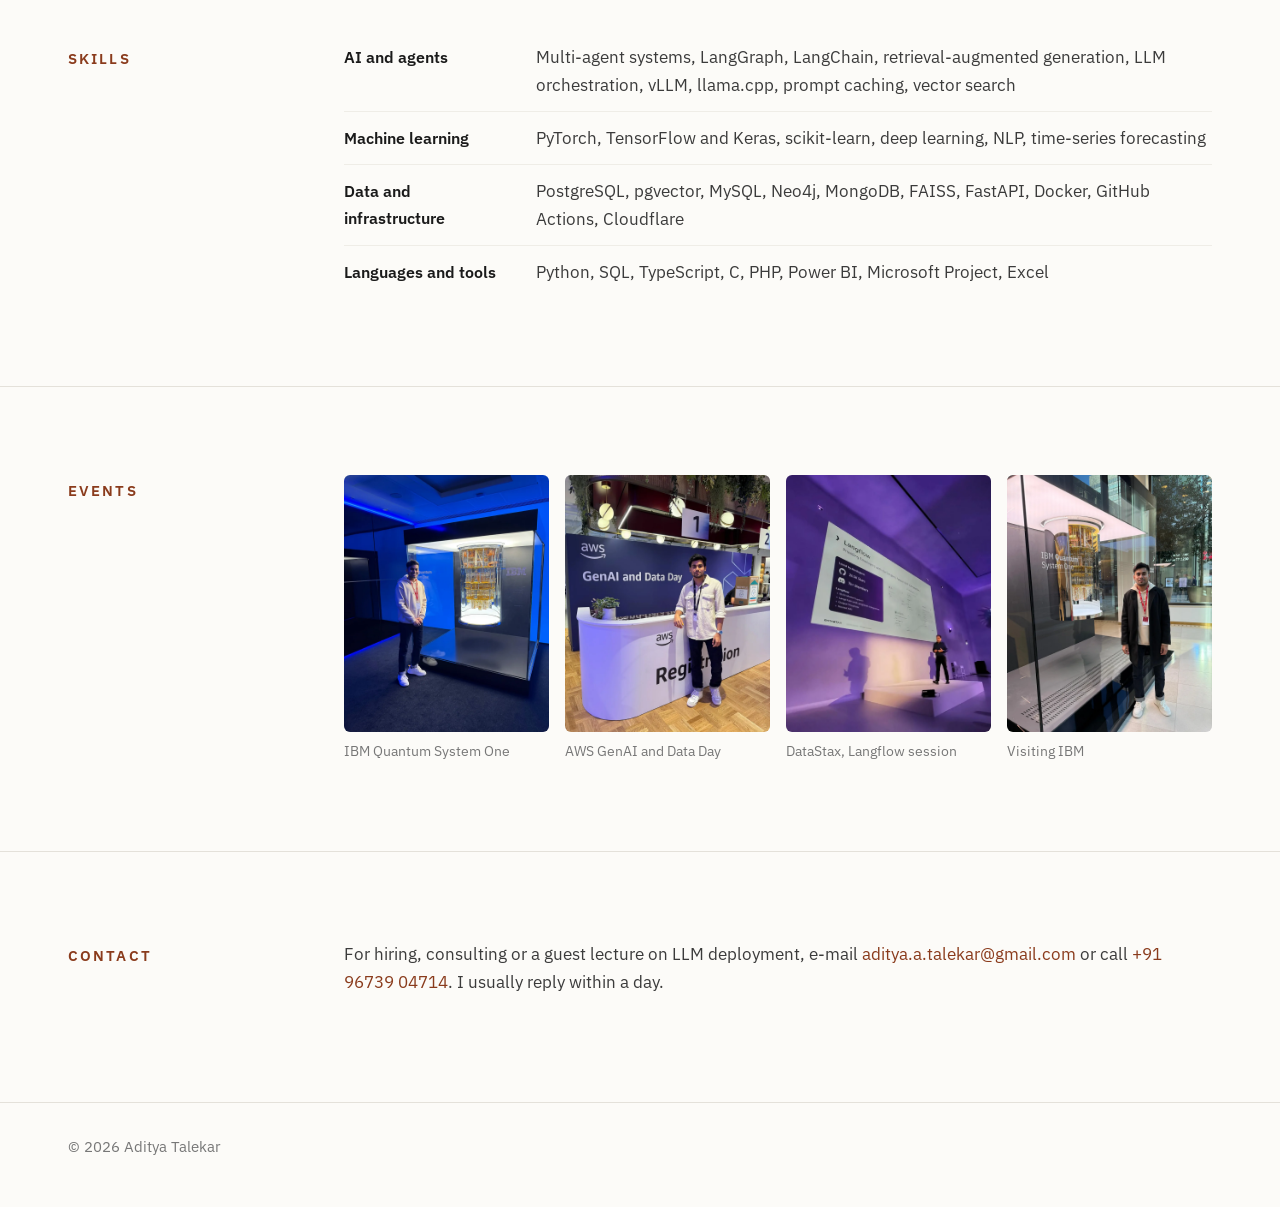
==== commit 517360ea: "Drop unverified Wave Engine download count, lead with active users 767 downloads wasn't a number wor" ====
--- a/index.html
+++ b/index.html
@@ -38,7 +38,7 @@
   </div></section>
 
   <section class="section" id="experience"><div class="col"><h2>Experience</h2><div class="item"><div class="when">June 2026 to present</div><div><h3><a href="work/teaching.html">Assistant Professor, Artificial Intelligence</a></h3><div class="org">Dr. D. Y. Patil Pratishthan's College of Engineering, Kolhapur</div><ul><li>Teach Artificial Intelligence, C Programming and Data Structures to about 300 B.Tech students, from theory to deploying LLM agents with vLLM.</li><li>Industry Outreach Coordinator and hackathon mentor; deployed a 30-billion-parameter model live for students.</li></ul><a class="more" href="work/teaching.html">Read more →</a></div></div><div class="item"><div class="when">May to June 2026</div><div><h3><a href="work/exactitude.html">Independent AI Consultant (Freelance work)</a></h3><div class="org">Exactitude Consultancy, market-research publisher</div><ul><li>Sole engineer for data, AI and infrastructure on a live site with 30,000+ reports.</li><li>22,000+ figures verified, pages from 909 ms to 1 ms, AI spend to about zero, outreach up tenfold, 1.35 million bot requests blocked.</li></ul><a class="more" href="work/exactitude.html">Read more →</a></div></div><div class="item"><div class="when">January 2020 to July 2024</div><div><h3><a href="work/talekar-infra.html">AI Engineer (Project Engineer)</a></h3><div class="org">Talekar Infra LLP, Pune</div><ul><li>Managed a 10-person site team while doing all the technical work myself; grew a three-week Excel consolidation into a Python, PostgreSQL and Power BI reporting platform, cutting turnaround to one week.</li><li>From February 2023, built an XGBoost demand-forecasting model (MAPE 44% to 26%), a citation-grounded RAG assistant (Recall@10 58% to 84%) and an LLM research workflow, mostly on free and self-hosted tools.</li></ul><a class="more" href="work/talekar-infra.html">Read more →</a></div></div><div class="item"><div class="when">March to May 2019</div><div><h3>Business Analyst Intern</h3><div class="org">Apaha Trainers and Consultants, Pune</div><ul><li>Validated project data in SQL and Excel, fixed recurring reporting errors and improved billing accuracy.</li><li>Produced more than ten analytical reports for executive audiences.</li></ul></div></div></div></section>
-  <section class="section" id="projects"><div class="col"><h2>Projects</h2><div class="item"><div class="when">March to May 2026<img class="thumb" src="assets/img/wave-architecture.webp" alt="" loading="lazy"></div><div><h3><a href="work/wave-engine.html">Wave Engine</a></h3><div class="org">AI coding assistant for VS Code</div><p>A local 4-bit model directs 107 specialist agents over the repository; every answer is critiqued and confidence-scored before it is shown. 767 downloads on the VS Code Marketplace; responses cut from about 40 seconds to 5.</p><a class="more" href="work/wave-engine.html">Read more →</a></div></div><div class="item"><div class="when">2025 to present<img class="thumb" src="assets/img/guardian-dashboard.webp" alt="" loading="lazy"></div><div><h3><a href="work/guardian.html">Guardian</a></h3><div class="org">External attack-surface intelligence for banks</div><p>One-click, fully-external scan that maps a bank's internet-facing estate from a single domain: 27 security probes including an AI-agent/LLM layer, Z3-provable reachability and a signed tamper-evident ledger. 500+ endpoints in ~5 minutes, run serverlessly on GitHub Actions. Presented at IDBI Innovate 2026.</p><a class="more" href="work/guardian.html">Read more →</a></div></div><div class="item"><div class="when">2026<img class="thumb" src="assets/img/nexusrag-workspace.webp" alt="" loading="lazy"></div><div><h3><a href="work/nexusrag.html">NexusRAG</a></h3><div class="org">Retrieval platform with citations</div><p>Keyword and vector search in one PostgreSQL database, fused and filtered to the best ten passages. Answers are cited, or withheld when the evidence is weak. Four LLM providers with automatic failover; 160 tests.</p><a class="more" href="work/nexusrag.html">Read more →</a></div></div><div class="item"><div class="when">2025<img class="thumb" src="assets/img/energy-demand.webp" alt="" loading="lazy"></div><div><h3><a href="work/energynexus.html">EnergyNexus</a></h3><div class="org">Energy forecasting with deep learning (MSc dissertation)</div><p>Forecasts demand, price and wind generation with CNN-LSTM and wavelet-LSTM models, trained on a million-row synthetic London dataset I built. R² of 95.9% for demand, 93.1% for wind and 70.3% for price.</p><a class="more" href="work/energynexus.html">Read more →</a></div></div><h2 class="sub">Other projects</h2><ul class="plain-list"><li><div><b>Offline-first attendance platform</b><span>A PWA and Android app for my department, with no paid servers.</span></div><a class="gh" href="https://github.com/ADITYATALEKAR/attendance-platform" target="_blank" rel="noopener">GitHub</a></li><li><div><b>Biomedical hybrid search</b><span>BM25F, Word2Vec and MiniLM re-ranking over PubMed; QMUL coursework.</span></div><a class="gh" href="https://github.com/ADITYATALEKAR/Hybrid-Information-Retrieval" target="_blank" rel="noopener">GitHub</a></li><li><div><b>Multi-frame number-plate OCR</b><span>Aligns and fuses blurry photos before OCR, with OpenCV.</span></div><a class="gh" href="https://github.com/ADITYATALEKAR/plate-fusion-ocr-tool" target="_blank" rel="noopener">GitHub</a></li><li><div><b>Short-form video pipeline</b><span>Clips, Whisper captions and a five-platform uploader.</span></div><a class="gh" href="https://github.com/ADITYATALEKAR/AI-Video-Editor-and-Clipper-with-Auto-Captions" target="_blank" rel="noopener">GitHub</a></li><li><div><b>Deception detection from speech</b><span>Audio features and a tuned random forest, with librosa and scikit-learn.</span></div><a class="gh" href="https://github.com/ADITYATALEKAR/audio-deception-detection-ml" target="_blank" rel="noopener">GitHub</a></li></ul></div></section>
+  <section class="section" id="projects"><div class="col"><h2>Projects</h2><div class="item"><div class="when">March to May 2026<img class="thumb" src="assets/img/wave-architecture.webp" alt="" loading="lazy"></div><div><h3><a href="work/wave-engine.html">Wave Engine</a></h3><div class="org">AI coding assistant for VS Code</div><p>A local 4-bit model directs 107 specialist agents over the repository; every answer is critiqued and confidence-scored before it is shown. 30+ active users on the VS Code Marketplace; responses cut from about 40 seconds to 5.</p><a class="more" href="work/wave-engine.html">Read more →</a></div></div><div class="item"><div class="when">2025 to present<img class="thumb" src="assets/img/guardian-dashboard.webp" alt="" loading="lazy"></div><div><h3><a href="work/guardian.html">Guardian</a></h3><div class="org">External attack-surface intelligence for banks</div><p>One-click, fully-external scan that maps a bank's internet-facing estate from a single domain: 27 security probes including an AI-agent/LLM layer, Z3-provable reachability and a signed tamper-evident ledger. 500+ endpoints in ~5 minutes, run serverlessly on GitHub Actions. Presented at IDBI Innovate 2026.</p><a class="more" href="work/guardian.html">Read more →</a></div></div><div class="item"><div class="when">2026<img class="thumb" src="assets/img/nexusrag-workspace.webp" alt="" loading="lazy"></div><div><h3><a href="work/nexusrag.html">NexusRAG</a></h3><div class="org">Retrieval platform with citations</div><p>Keyword and vector search in one PostgreSQL database, fused and filtered to the best ten passages. Answers are cited, or withheld when the evidence is weak. Four LLM providers with automatic failover; 160 tests.</p><a class="more" href="work/nexusrag.html">Read more →</a></div></div><div class="item"><div class="when">2025<img class="thumb" src="assets/img/energy-demand.webp" alt="" loading="lazy"></div><div><h3><a href="work/energynexus.html">EnergyNexus</a></h3><div class="org">Energy forecasting with deep learning (MSc dissertation)</div><p>Forecasts demand, price and wind generation with CNN-LSTM and wavelet-LSTM models, trained on a million-row synthetic London dataset I built. R² of 95.9% for demand, 93.1% for wind and 70.3% for price.</p><a class="more" href="work/energynexus.html">Read more →</a></div></div><h2 class="sub">Other projects</h2><ul class="plain-list"><li><div><b>Offline-first attendance platform</b><span>A PWA and Android app for my department, with no paid servers.</span></div><a class="gh" href="https://github.com/ADITYATALEKAR/attendance-platform" target="_blank" rel="noopener">GitHub</a></li><li><div><b>Biomedical hybrid search</b><span>BM25F, Word2Vec and MiniLM re-ranking over PubMed; QMUL coursework.</span></div><a class="gh" href="https://github.com/ADITYATALEKAR/Hybrid-Information-Retrieval" target="_blank" rel="noopener">GitHub</a></li><li><div><b>Multi-frame number-plate OCR</b><span>Aligns and fuses blurry photos before OCR, with OpenCV.</span></div><a class="gh" href="https://github.com/ADITYATALEKAR/plate-fusion-ocr-tool" target="_blank" rel="noopener">GitHub</a></li><li><div><b>Short-form video pipeline</b><span>Clips, Whisper captions and a five-platform uploader.</span></div><a class="gh" href="https://github.com/ADITYATALEKAR/AI-Video-Editor-and-Clipper-with-Auto-Captions" target="_blank" rel="noopener">GitHub</a></li><li><div><b>Deception detection from speech</b><span>Audio features and a tuned random forest, with librosa and scikit-learn.</span></div><a class="gh" href="https://github.com/ADITYATALEKAR/audio-deception-detection-ml" target="_blank" rel="noopener">GitHub</a></li></ul></div></section>
   <section class="section" id="education"><div class="col"><h2>Education</h2><div class="item"><div class="when">2024 to 2025</div><div><h3>MSc Data Science and Artificial Intelligence, Distinction</h3><div class="org">Queen Mary University of London</div><p><b>Modules.</b> Neural Networks and Deep Learning; Principles of Machine Learning; Data Mining; Information Retrieval; Statistics for AI and Data Science; Programming for AI and Data Science; Risk and Decision-Making for Data Science and AI; Ethics, Regulation and Law in Digital Decision-Making.</p><p><b>Dissertation.</b> <a href="work/energynexus.html">EnergyNexus</a>, LSTM forecasting of energy demand, price and wind generation (R² up to 95.9%). <a href="#" data-doc="thesis">Read it</a>.</p></div></div><div class="item"><div class="when">2017 to 2021</div><div><h3>BE Civil Engineering</h3><div class="org">Savitribai Phule Pune University; RMD Sinhgad School of Engineering</div><p><b>Management.</b> Project Management and Engineering Economics; Quantity Surveying, Contracts and Tenders; Infrastructure Engineering and Construction Techniques.</p><p><b>Engineering.</b> Structural analysis and design, geotechnical and foundation engineering, fluid mechanics, transportation, environmental engineering, hydrology.</p><p><b>Foundations.</b> Engineering mathematics I to III, physics, chemistry, mechanics, surveying; materials, surveying and fluids laboratories; site visits; drawing and estimation work.</p></div></div><div class="item"><div class="when">April 2021</div><div><h3>Publication</h3><div class="org">International Journal of Advances in Engineering Research, vol. 21, issue IV</div><p><i>A Comprehensive Study on Generation and Disposal of Solid Waste and its Smart Management in Warje (Pune)</i>, with P. Murke, T. Patil and Prof. A. Datye. Surveyed about 85 tonnes of waste a day, showed about 64% of dry waste could be recovered, and proposed an RFID and IoT smart-bin system. <a href="https://ijaer.com/admin/upload/07%20Pratik%20Murke%2001144.pdf" target="_blank" rel="noopener">Read the paper</a>.</p></div></div><div class="item"><div class="when">2021</div><div><h3>Certifications</h3><div class="org">Apaha Trainers and Consultants</div><p>Quantity Surveying and Project Billing using MS-Excel; Project Planning using Microsoft Project.</p></div></div></div></section>
   <section class="section" id="skills"><div class="col"><h2>Skills</h2><dl class="skills"><div><dt>AI and agents</dt><dd>Multi-agent systems, LangGraph, LangChain, retrieval-augmented generation, LLM orchestration, vLLM, llama.cpp, prompt caching, vector search</dd></div><div><dt>Machine learning</dt><dd>PyTorch, TensorFlow and Keras, scikit-learn, deep learning, NLP, time-series forecasting</dd></div><div><dt>Data and infrastructure</dt><dd>PostgreSQL, pgvector, MySQL, Neo4j, MongoDB, FAISS, FastAPI, Docker, GitHub Actions, Cloudflare</dd></div><div><dt>Languages and tools</dt><dd>Python, SQL, TypeScript, C, PHP, Power BI, Microsoft Project, Excel</dd></div></dl></div></section>
   <section class="section" id="events"><div class="col"><h2>Events</h2>
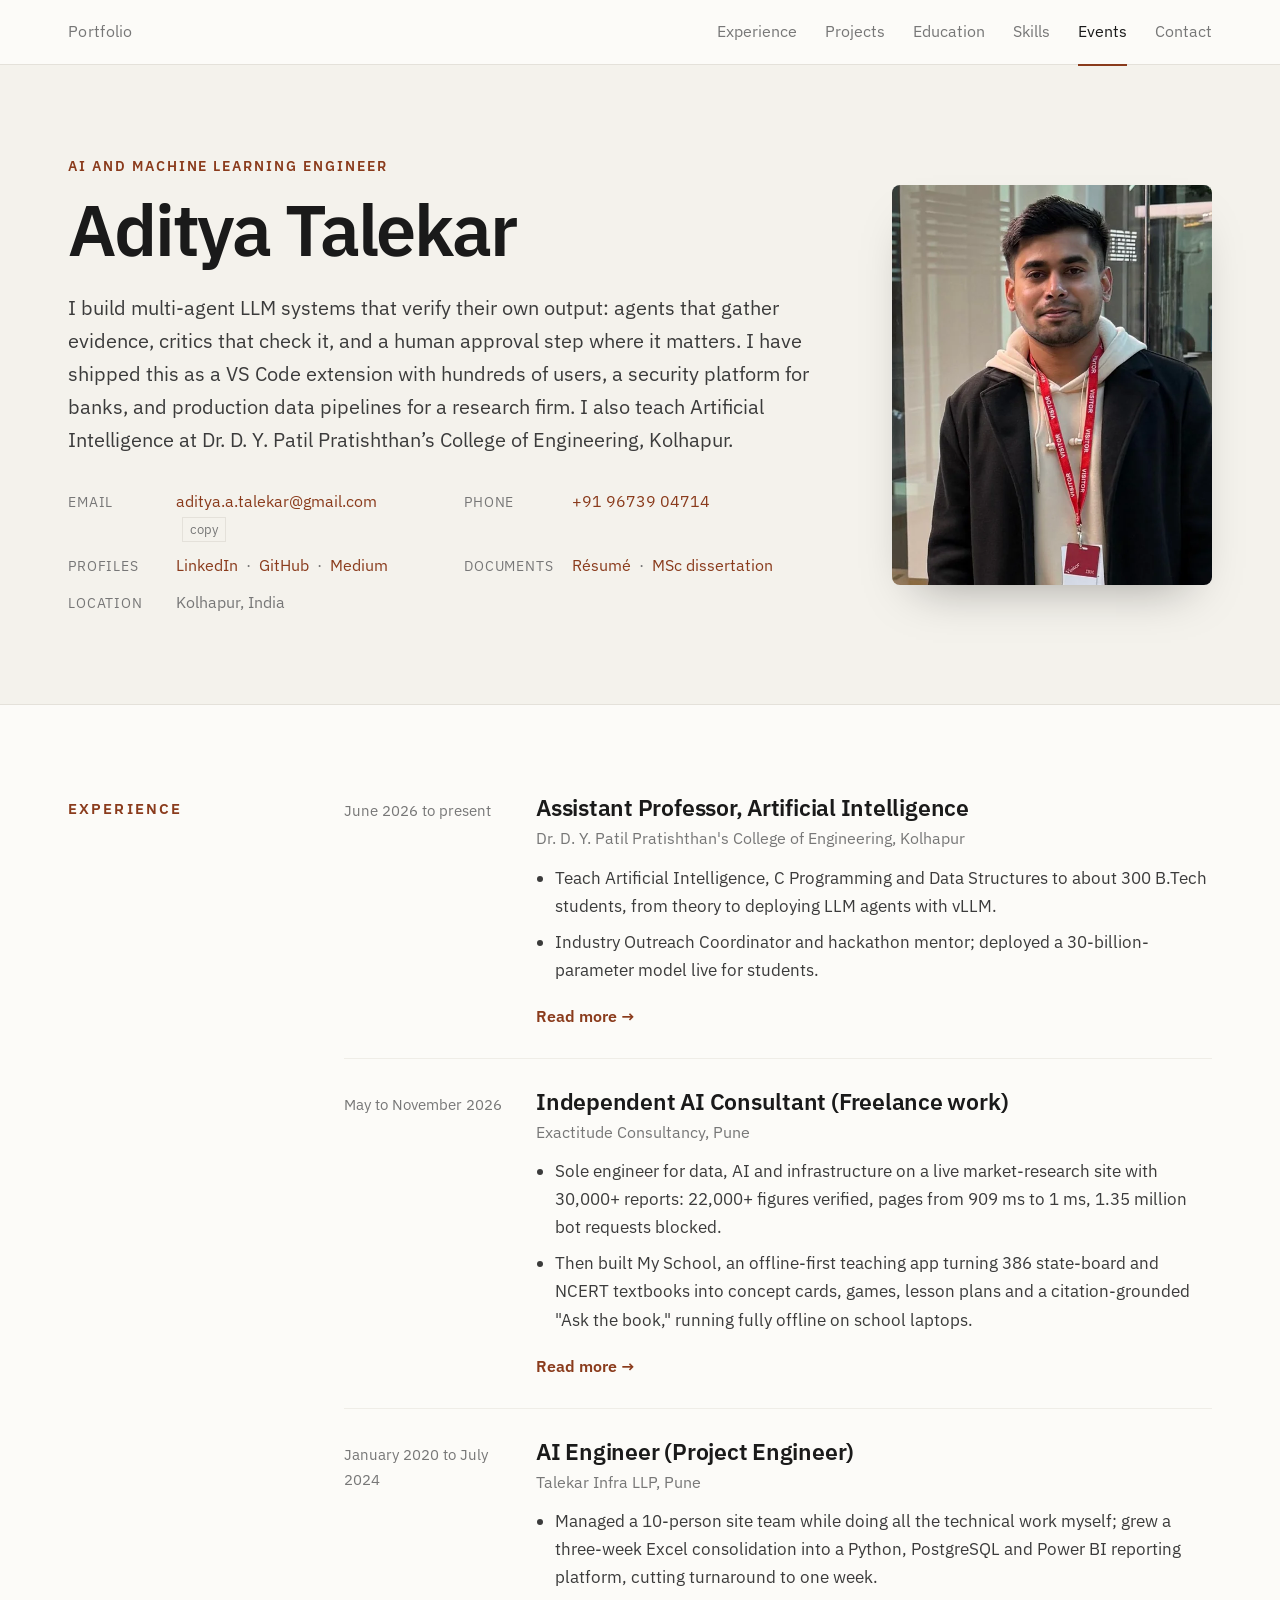
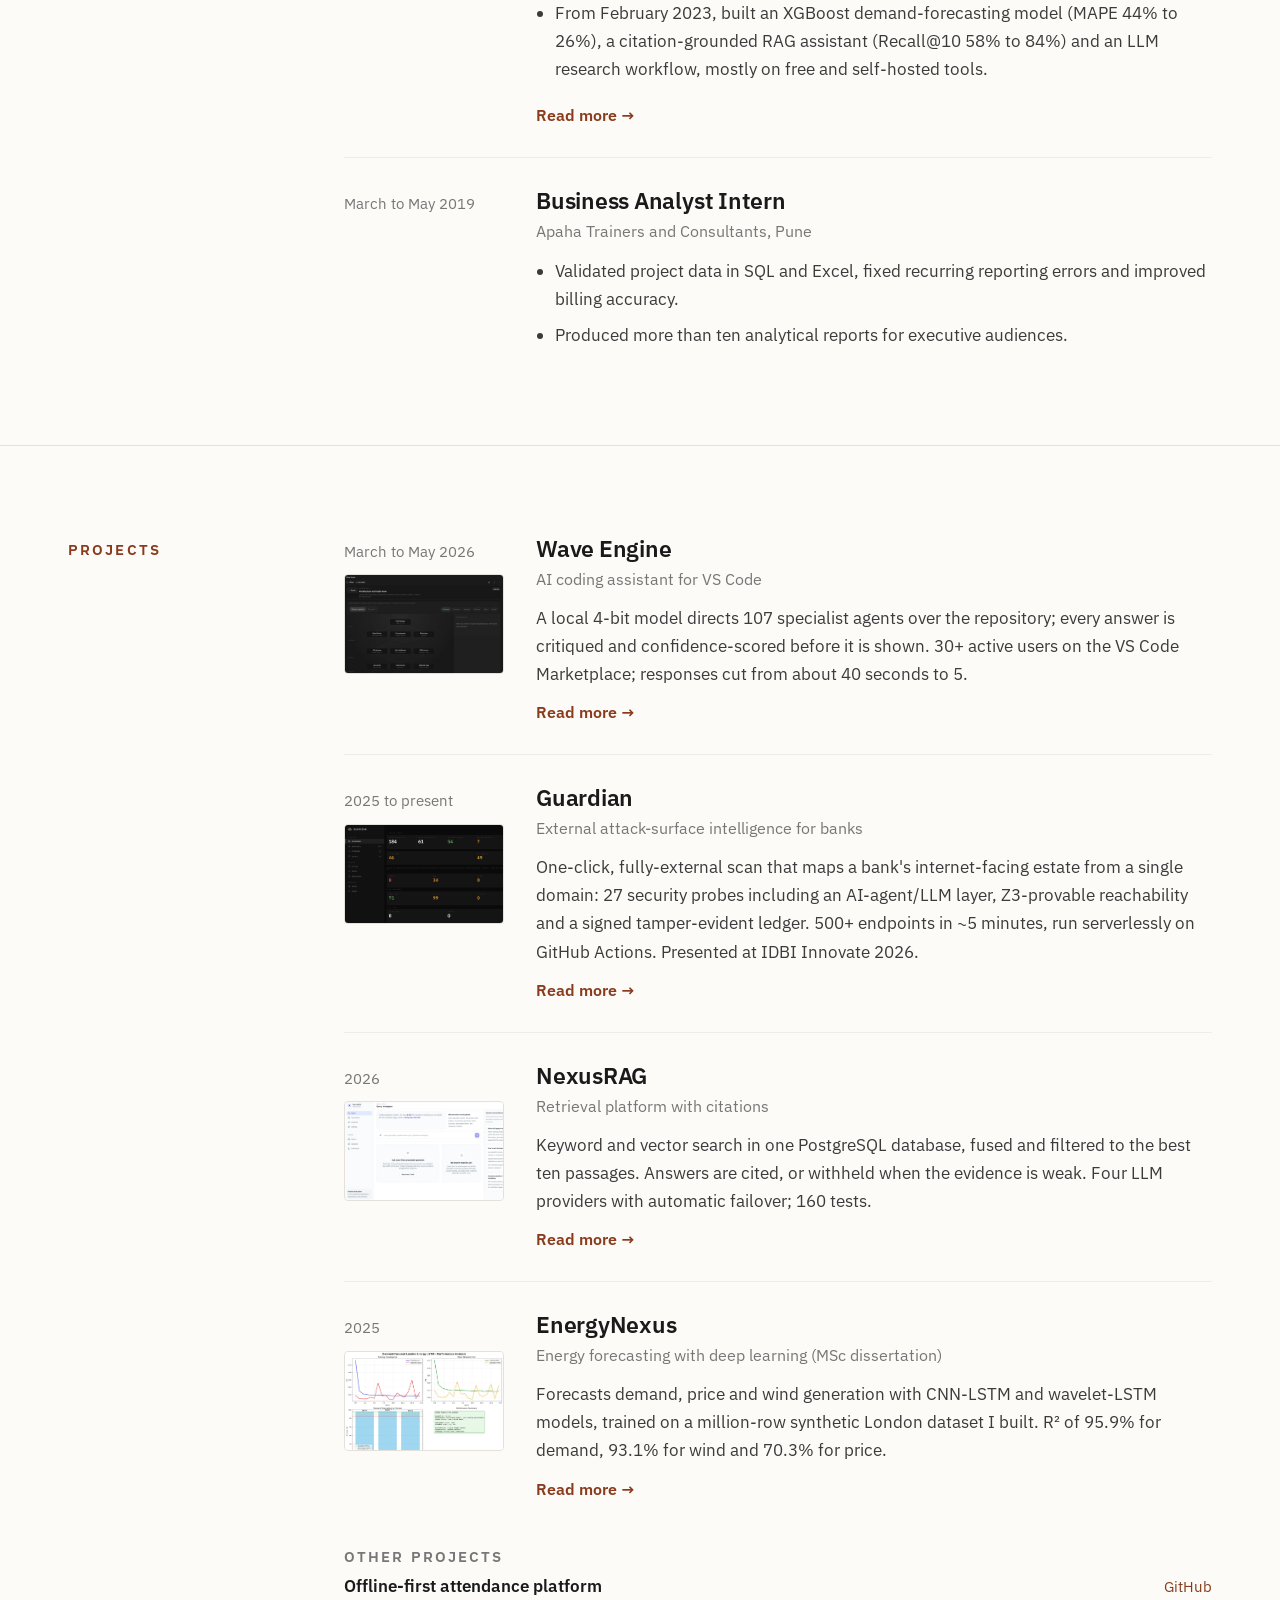
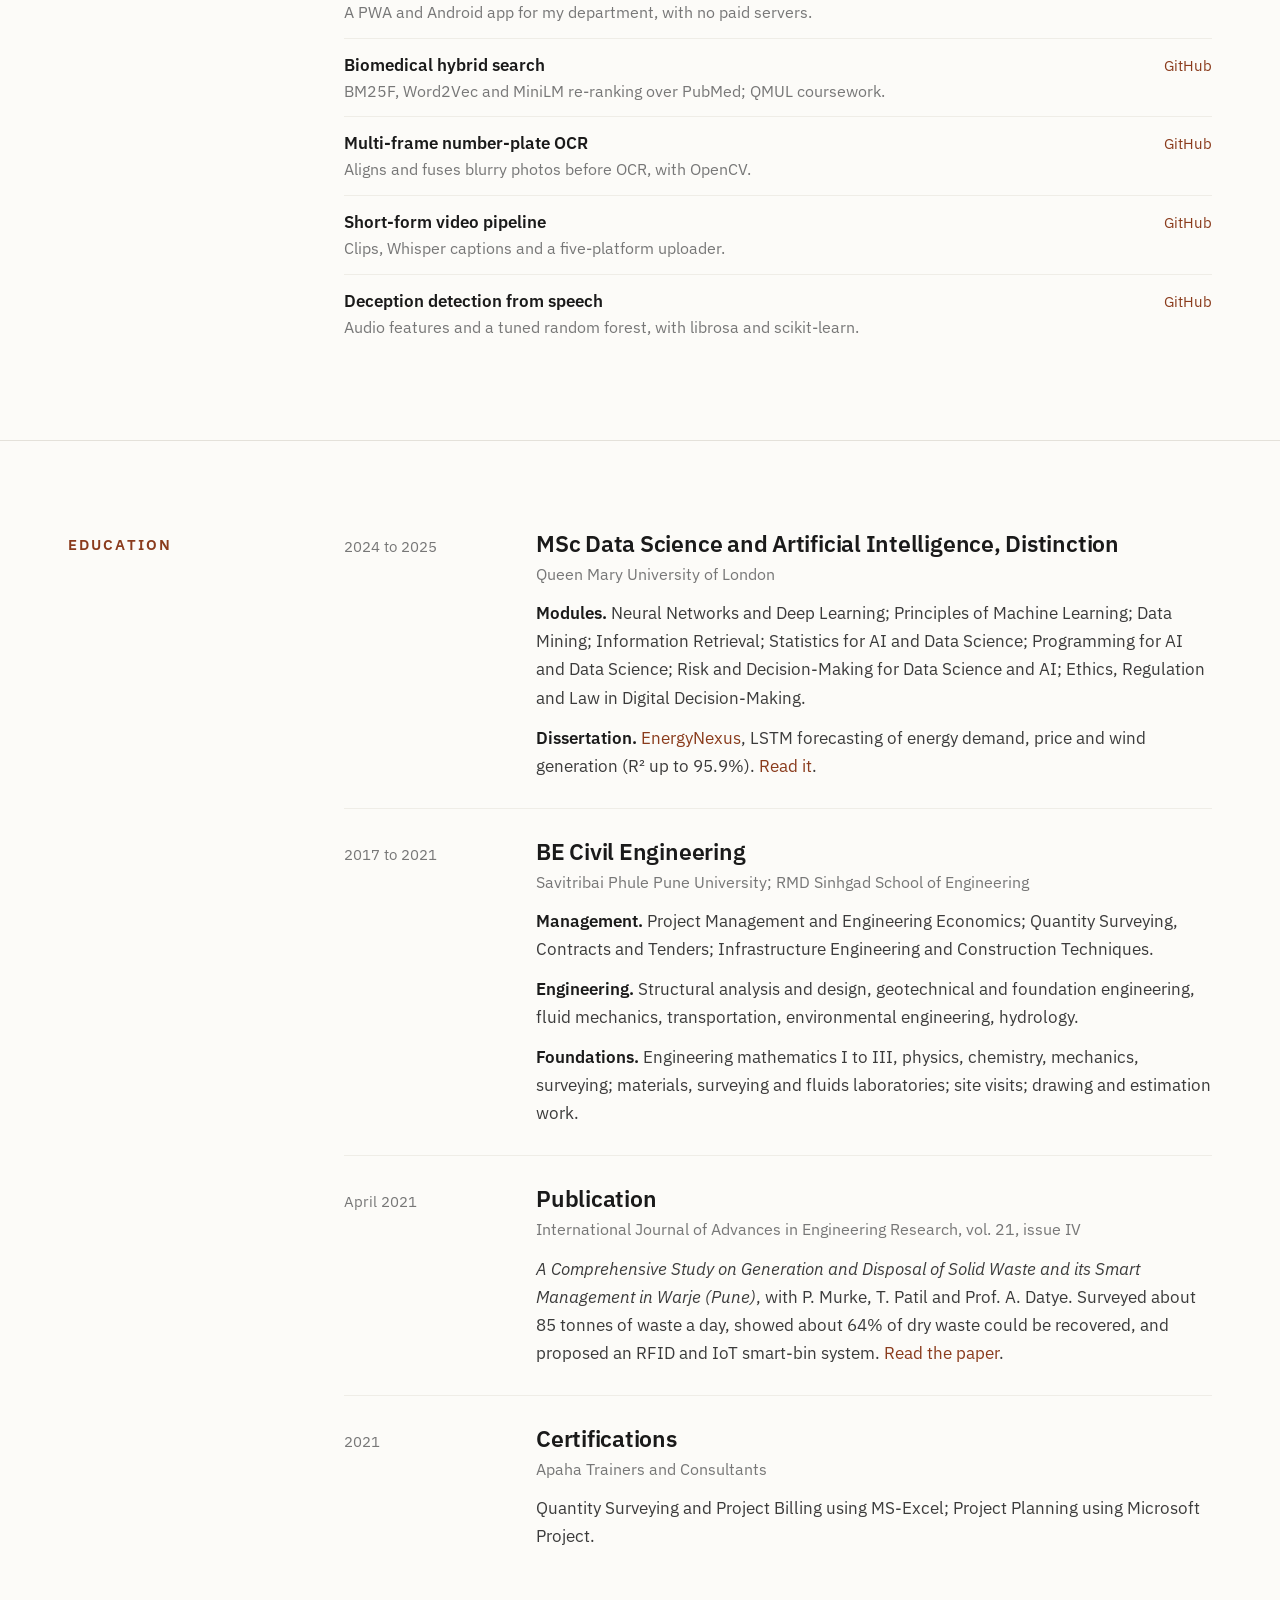
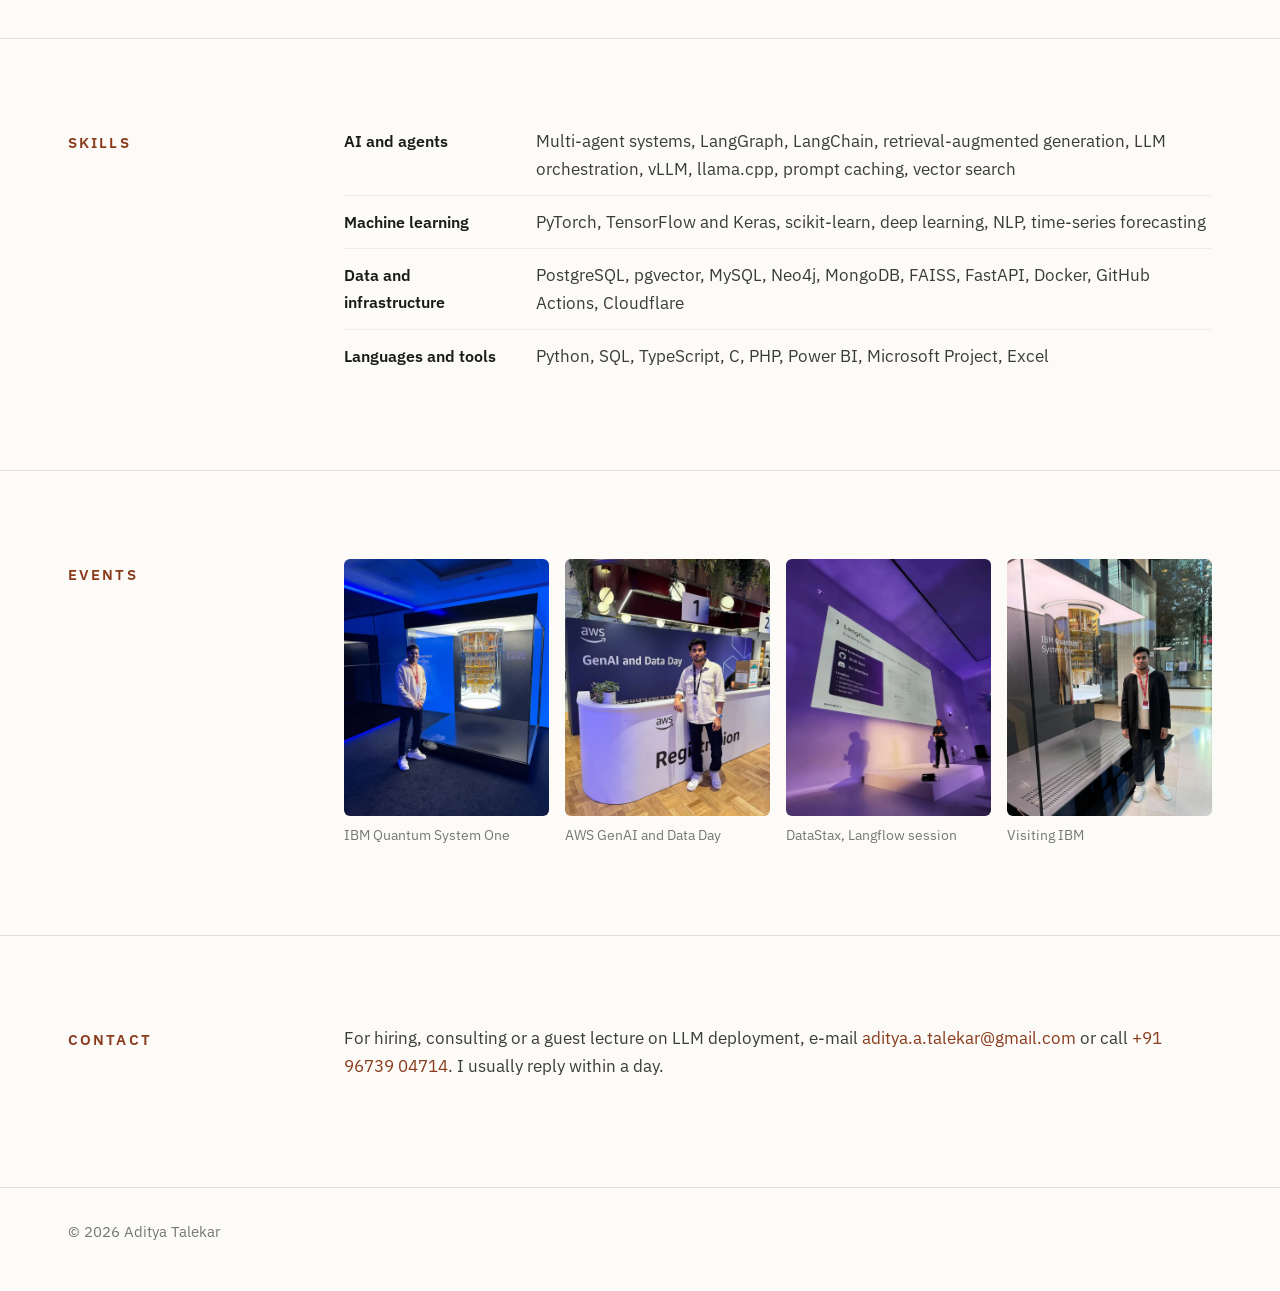
==== commit 2215d9f1: "Add My School freelance project to Exactitude Consultancy page Second freelance engagement for Exact" ====
--- a/index.html
+++ b/index.html
@@ -37,7 +37,7 @@
     <figure class="intro-photo"><img class="portrait" src="assets/img/aditya-headshot.webp" alt="Aditya Talekar" width="720" height="720"></figure>
   </div></section>
 
-  <section class="section" id="experience"><div class="col"><h2>Experience</h2><div class="item"><div class="when">June 2026 to present</div><div><h3><a href="work/teaching.html">Assistant Professor, Artificial Intelligence</a></h3><div class="org">Dr. D. Y. Patil Pratishthan's College of Engineering, Kolhapur</div><ul><li>Teach Artificial Intelligence, C Programming and Data Structures to about 300 B.Tech students, from theory to deploying LLM agents with vLLM.</li><li>Industry Outreach Coordinator and hackathon mentor; deployed a 30-billion-parameter model live for students.</li></ul><a class="more" href="work/teaching.html">Read more →</a></div></div><div class="item"><div class="when">May to June 2026</div><div><h3><a href="work/exactitude.html">Independent AI Consultant (Freelance work)</a></h3><div class="org">Exactitude Consultancy, market-research publisher</div><ul><li>Sole engineer for data, AI and infrastructure on a live site with 30,000+ reports.</li><li>22,000+ figures verified, pages from 909 ms to 1 ms, AI spend to about zero, outreach up tenfold, 1.35 million bot requests blocked.</li></ul><a class="more" href="work/exactitude.html">Read more →</a></div></div><div class="item"><div class="when">January 2020 to July 2024</div><div><h3><a href="work/talekar-infra.html">AI Engineer (Project Engineer)</a></h3><div class="org">Talekar Infra LLP, Pune</div><ul><li>Managed a 10-person site team while doing all the technical work myself; grew a three-week Excel consolidation into a Python, PostgreSQL and Power BI reporting platform, cutting turnaround to one week.</li><li>From February 2023, built an XGBoost demand-forecasting model (MAPE 44% to 26%), a citation-grounded RAG assistant (Recall@10 58% to 84%) and an LLM research workflow, mostly on free and self-hosted tools.</li></ul><a class="more" href="work/talekar-infra.html">Read more →</a></div></div><div class="item"><div class="when">March to May 2019</div><div><h3>Business Analyst Intern</h3><div class="org">Apaha Trainers and Consultants, Pune</div><ul><li>Validated project data in SQL and Excel, fixed recurring reporting errors and improved billing accuracy.</li><li>Produced more than ten analytical reports for executive audiences.</li></ul></div></div></div></section>
+  <section class="section" id="experience"><div class="col"><h2>Experience</h2><div class="item"><div class="when">June 2026 to present</div><div><h3><a href="work/teaching.html">Assistant Professor, Artificial Intelligence</a></h3><div class="org">Dr. D. Y. Patil Pratishthan's College of Engineering, Kolhapur</div><ul><li>Teach Artificial Intelligence, C Programming and Data Structures to about 300 B.Tech students, from theory to deploying LLM agents with vLLM.</li><li>Industry Outreach Coordinator and hackathon mentor; deployed a 30-billion-parameter model live for students.</li></ul><a class="more" href="work/teaching.html">Read more →</a></div></div><div class="item"><div class="when">May to November 2026</div><div><h3><a href="work/exactitude.html">Independent AI Consultant (Freelance work)</a></h3><div class="org">Exactitude Consultancy, Pune</div><ul><li>Sole engineer for data, AI and infrastructure on a live market-research site with 30,000+ reports: 22,000+ figures verified, pages from 909 ms to 1 ms, 1.35 million bot requests blocked.</li><li>Then built My School, an offline-first teaching app turning 386 state-board and NCERT textbooks into concept cards, games, lesson plans and a citation-grounded "Ask the book," running fully offline on school laptops.</li></ul><a class="more" href="work/exactitude.html">Read more →</a></div></div><div class="item"><div class="when">January 2020 to July 2024</div><div><h3><a href="work/talekar-infra.html">AI Engineer (Project Engineer)</a></h3><div class="org">Talekar Infra LLP, Pune</div><ul><li>Managed a 10-person site team while doing all the technical work myself; grew a three-week Excel consolidation into a Python, PostgreSQL and Power BI reporting platform, cutting turnaround to one week.</li><li>From February 2023, built an XGBoost demand-forecasting model (MAPE 44% to 26%), a citation-grounded RAG assistant (Recall@10 58% to 84%) and an LLM research workflow, mostly on free and self-hosted tools.</li></ul><a class="more" href="work/talekar-infra.html">Read more →</a></div></div><div class="item"><div class="when">March to May 2019</div><div><h3>Business Analyst Intern</h3><div class="org">Apaha Trainers and Consultants, Pune</div><ul><li>Validated project data in SQL and Excel, fixed recurring reporting errors and improved billing accuracy.</li><li>Produced more than ten analytical reports for executive audiences.</li></ul></div></div></div></section>
   <section class="section" id="projects"><div class="col"><h2>Projects</h2><div class="item"><div class="when">March to May 2026<img class="thumb" src="assets/img/wave-architecture.webp" alt="" loading="lazy"></div><div><h3><a href="work/wave-engine.html">Wave Engine</a></h3><div class="org">AI coding assistant for VS Code</div><p>A local 4-bit model directs 107 specialist agents over the repository; every answer is critiqued and confidence-scored before it is shown. 30+ active users on the VS Code Marketplace; responses cut from about 40 seconds to 5.</p><a class="more" href="work/wave-engine.html">Read more →</a></div></div><div class="item"><div class="when">2025 to present<img class="thumb" src="assets/img/guardian-dashboard.webp" alt="" loading="lazy"></div><div><h3><a href="work/guardian.html">Guardian</a></h3><div class="org">External attack-surface intelligence for banks</div><p>One-click, fully-external scan that maps a bank's internet-facing estate from a single domain: 27 security probes including an AI-agent/LLM layer, Z3-provable reachability and a signed tamper-evident ledger. 500+ endpoints in ~5 minutes, run serverlessly on GitHub Actions. Presented at IDBI Innovate 2026.</p><a class="more" href="work/guardian.html">Read more →</a></div></div><div class="item"><div class="when">2026<img class="thumb" src="assets/img/nexusrag-workspace.webp" alt="" loading="lazy"></div><div><h3><a href="work/nexusrag.html">NexusRAG</a></h3><div class="org">Retrieval platform with citations</div><p>Keyword and vector search in one PostgreSQL database, fused and filtered to the best ten passages. Answers are cited, or withheld when the evidence is weak. Four LLM providers with automatic failover; 160 tests.</p><a class="more" href="work/nexusrag.html">Read more →</a></div></div><div class="item"><div class="when">2025<img class="thumb" src="assets/img/energy-demand.webp" alt="" loading="lazy"></div><div><h3><a href="work/energynexus.html">EnergyNexus</a></h3><div class="org">Energy forecasting with deep learning (MSc dissertation)</div><p>Forecasts demand, price and wind generation with CNN-LSTM and wavelet-LSTM models, trained on a million-row synthetic London dataset I built. R² of 95.9% for demand, 93.1% for wind and 70.3% for price.</p><a class="more" href="work/energynexus.html">Read more →</a></div></div><h2 class="sub">Other projects</h2><ul class="plain-list"><li><div><b>Offline-first attendance platform</b><span>A PWA and Android app for my department, with no paid servers.</span></div><a class="gh" href="https://github.com/ADITYATALEKAR/attendance-platform" target="_blank" rel="noopener">GitHub</a></li><li><div><b>Biomedical hybrid search</b><span>BM25F, Word2Vec and MiniLM re-ranking over PubMed; QMUL coursework.</span></div><a class="gh" href="https://github.com/ADITYATALEKAR/Hybrid-Information-Retrieval" target="_blank" rel="noopener">GitHub</a></li><li><div><b>Multi-frame number-plate OCR</b><span>Aligns and fuses blurry photos before OCR, with OpenCV.</span></div><a class="gh" href="https://github.com/ADITYATALEKAR/plate-fusion-ocr-tool" target="_blank" rel="noopener">GitHub</a></li><li><div><b>Short-form video pipeline</b><span>Clips, Whisper captions and a five-platform uploader.</span></div><a class="gh" href="https://github.com/ADITYATALEKAR/AI-Video-Editor-and-Clipper-with-Auto-Captions" target="_blank" rel="noopener">GitHub</a></li><li><div><b>Deception detection from speech</b><span>Audio features and a tuned random forest, with librosa and scikit-learn.</span></div><a class="gh" href="https://github.com/ADITYATALEKAR/audio-deception-detection-ml" target="_blank" rel="noopener">GitHub</a></li></ul></div></section>
   <section class="section" id="education"><div class="col"><h2>Education</h2><div class="item"><div class="when">2024 to 2025</div><div><h3>MSc Data Science and Artificial Intelligence, Distinction</h3><div class="org">Queen Mary University of London</div><p><b>Modules.</b> Neural Networks and Deep Learning; Principles of Machine Learning; Data Mining; Information Retrieval; Statistics for AI and Data Science; Programming for AI and Data Science; Risk and Decision-Making for Data Science and AI; Ethics, Regulation and Law in Digital Decision-Making.</p><p><b>Dissertation.</b> <a href="work/energynexus.html">EnergyNexus</a>, LSTM forecasting of energy demand, price and wind generation (R² up to 95.9%). <a href="#" data-doc="thesis">Read it</a>.</p></div></div><div class="item"><div class="when">2017 to 2021</div><div><h3>BE Civil Engineering</h3><div class="org">Savitribai Phule Pune University; RMD Sinhgad School of Engineering</div><p><b>Management.</b> Project Management and Engineering Economics; Quantity Surveying, Contracts and Tenders; Infrastructure Engineering and Construction Techniques.</p><p><b>Engineering.</b> Structural analysis and design, geotechnical and foundation engineering, fluid mechanics, transportation, environmental engineering, hydrology.</p><p><b>Foundations.</b> Engineering mathematics I to III, physics, chemistry, mechanics, surveying; materials, surveying and fluids laboratories; site visits; drawing and estimation work.</p></div></div><div class="item"><div class="when">April 2021</div><div><h3>Publication</h3><div class="org">International Journal of Advances in Engineering Research, vol. 21, issue IV</div><p><i>A Comprehensive Study on Generation and Disposal of Solid Waste and its Smart Management in Warje (Pune)</i>, with P. Murke, T. Patil and Prof. A. Datye. Surveyed about 85 tonnes of waste a day, showed about 64% of dry waste could be recovered, and proposed an RFID and IoT smart-bin system. <a href="https://ijaer.com/admin/upload/07%20Pratik%20Murke%2001144.pdf" target="_blank" rel="noopener">Read the paper</a>.</p></div></div><div class="item"><div class="when">2021</div><div><h3>Certifications</h3><div class="org">Apaha Trainers and Consultants</div><p>Quantity Surveying and Project Billing using MS-Excel; Project Planning using Microsoft Project.</p></div></div></div></section>
   <section class="section" id="skills"><div class="col"><h2>Skills</h2><dl class="skills"><div><dt>AI and agents</dt><dd>Multi-agent systems, LangGraph, LangChain, retrieval-augmented generation, LLM orchestration, vLLM, llama.cpp, prompt caching, vector search</dd></div><div><dt>Machine learning</dt><dd>PyTorch, TensorFlow and Keras, scikit-learn, deep learning, NLP, time-series forecasting</dd></div><div><dt>Data and infrastructure</dt><dd>PostgreSQL, pgvector, MySQL, Neo4j, MongoDB, FAISS, FastAPI, Docker, GitHub Actions, Cloudflare</dd></div><div><dt>Languages and tools</dt><dd>Python, SQL, TypeScript, C, PHP, Power BI, Microsoft Project, Excel</dd></div></dl></div></section>
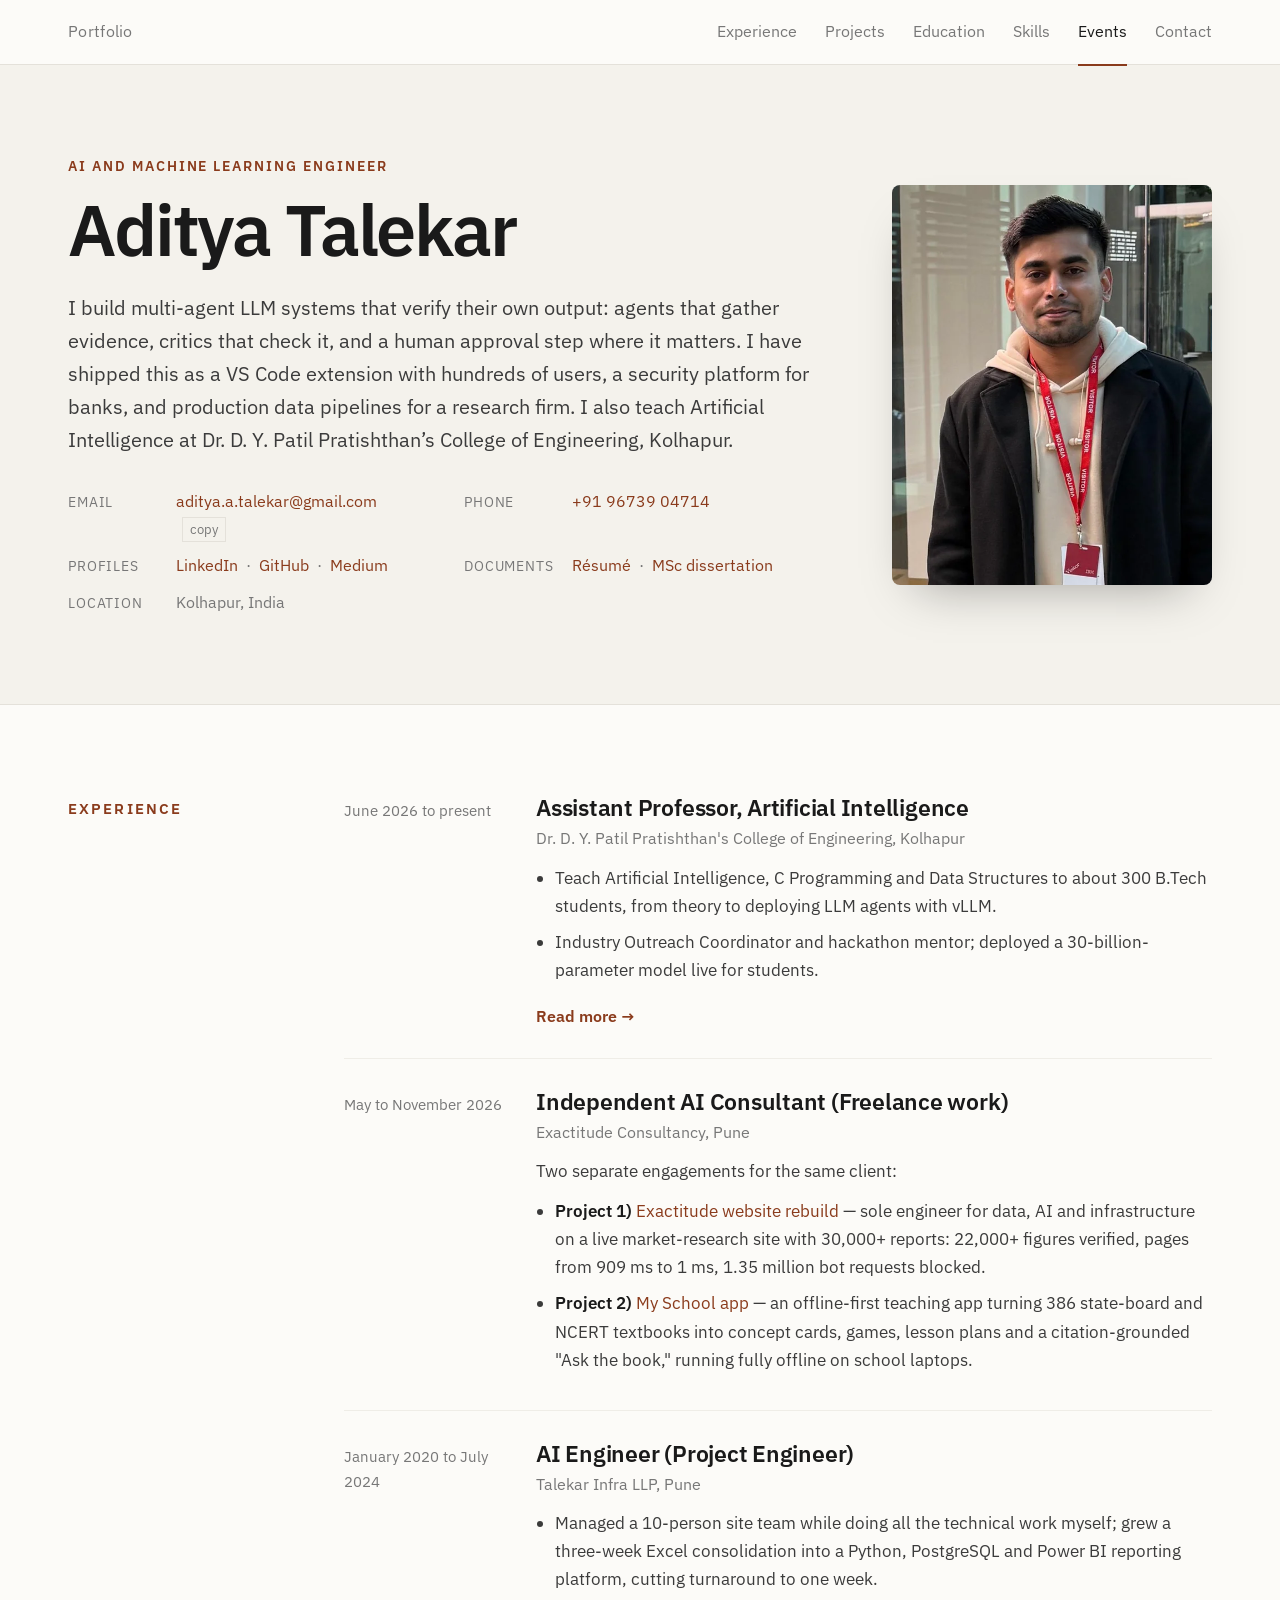
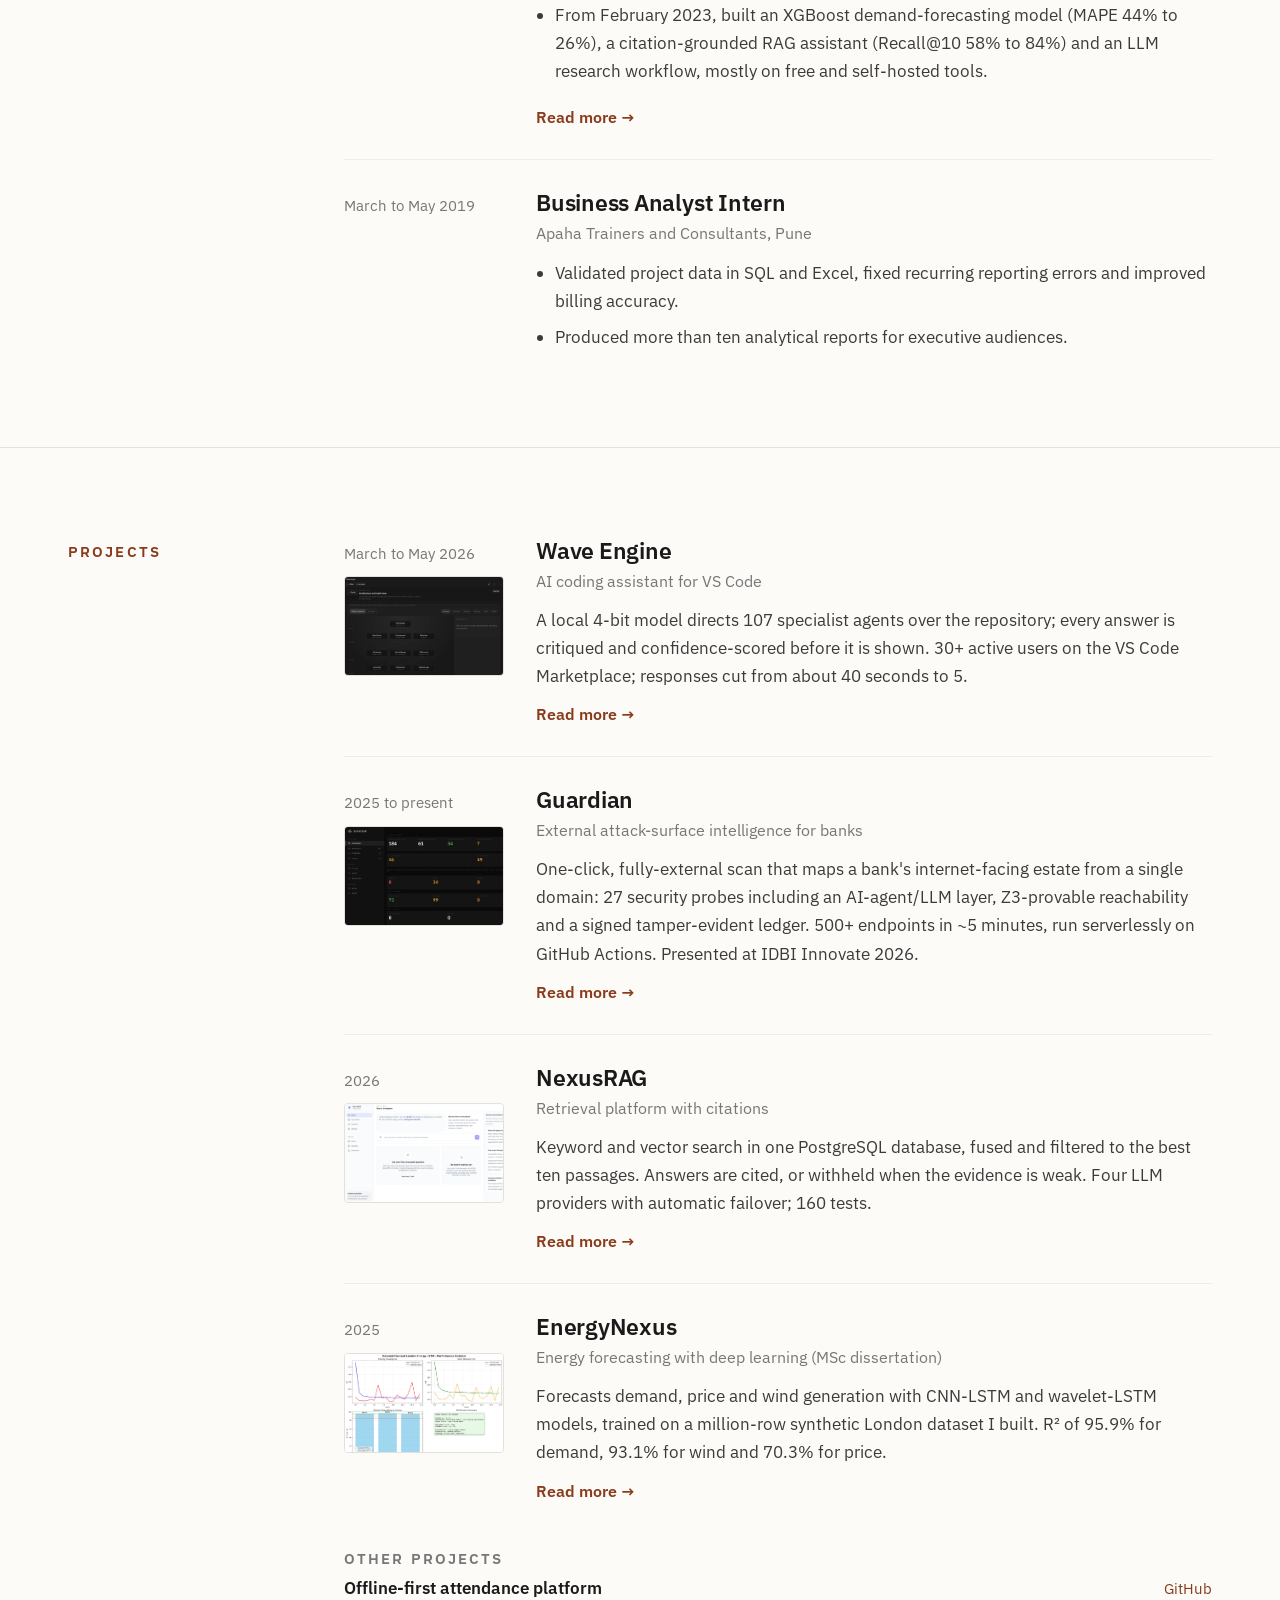
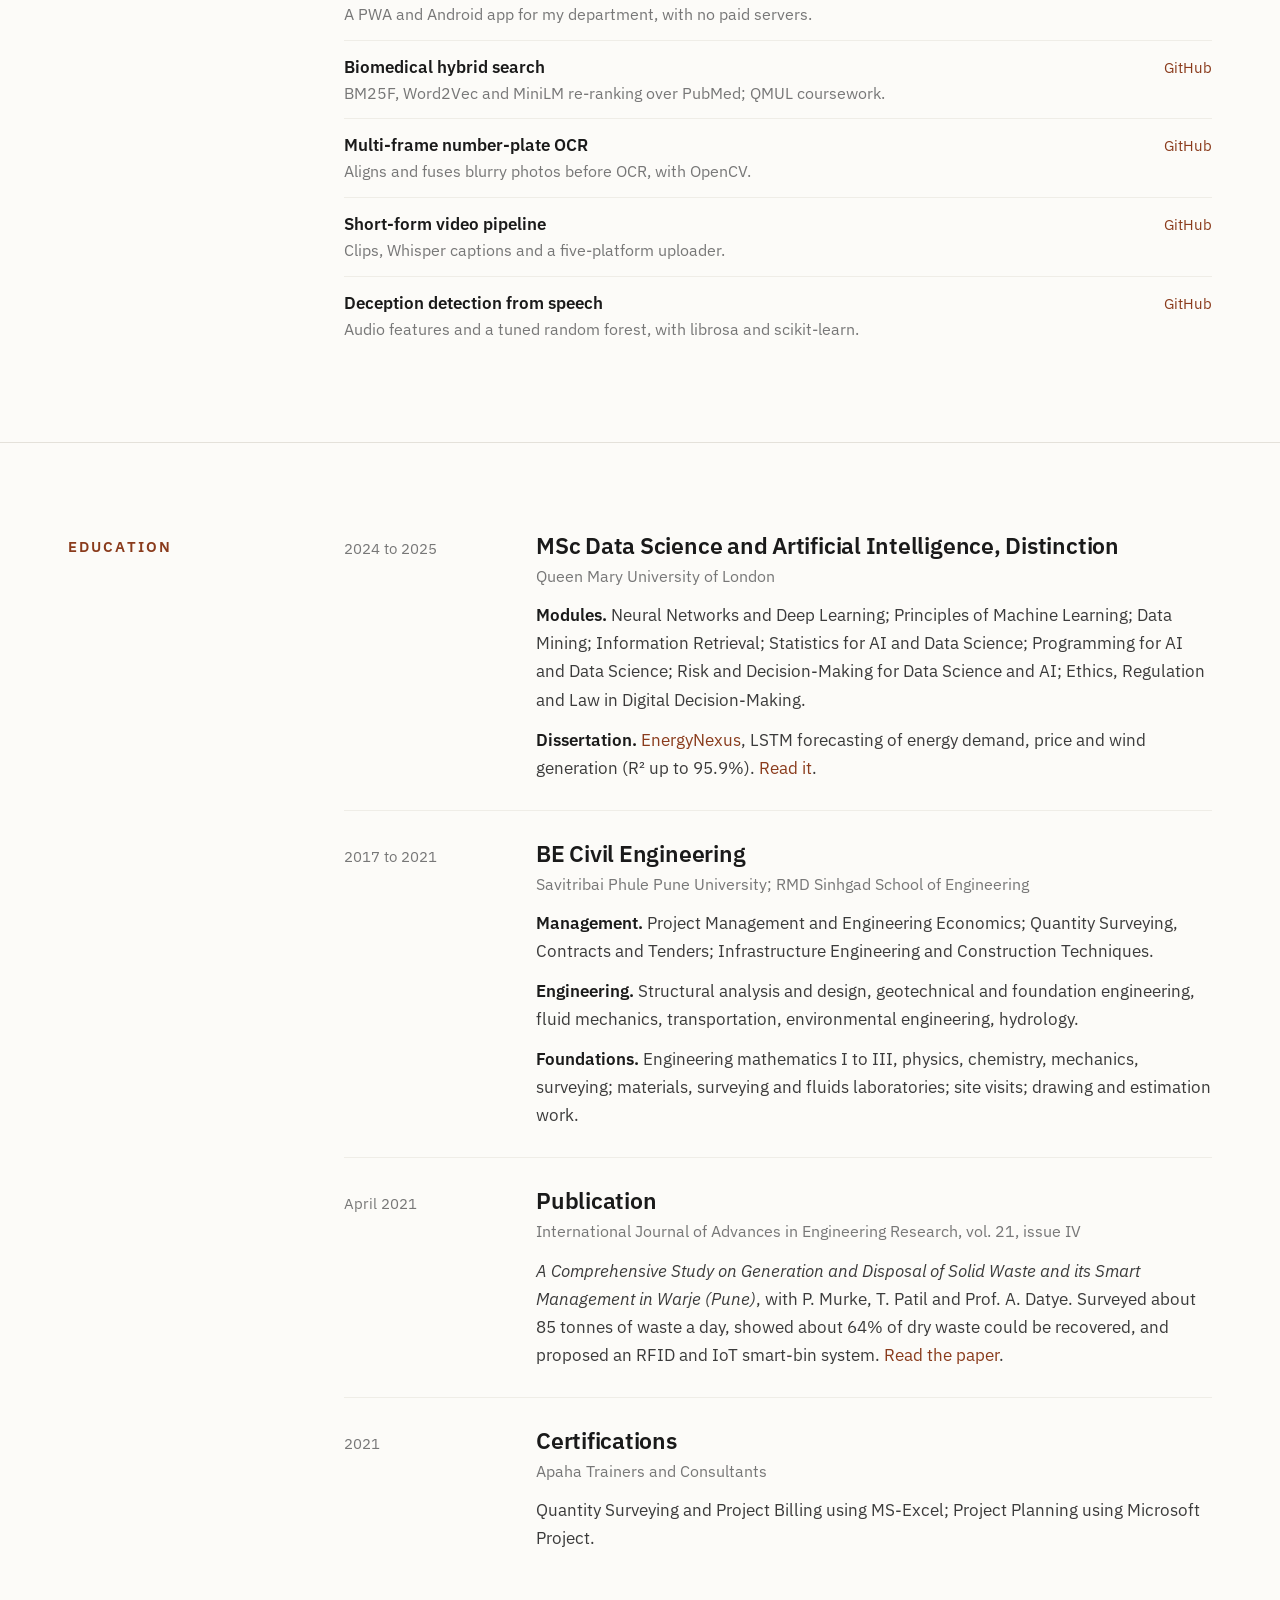
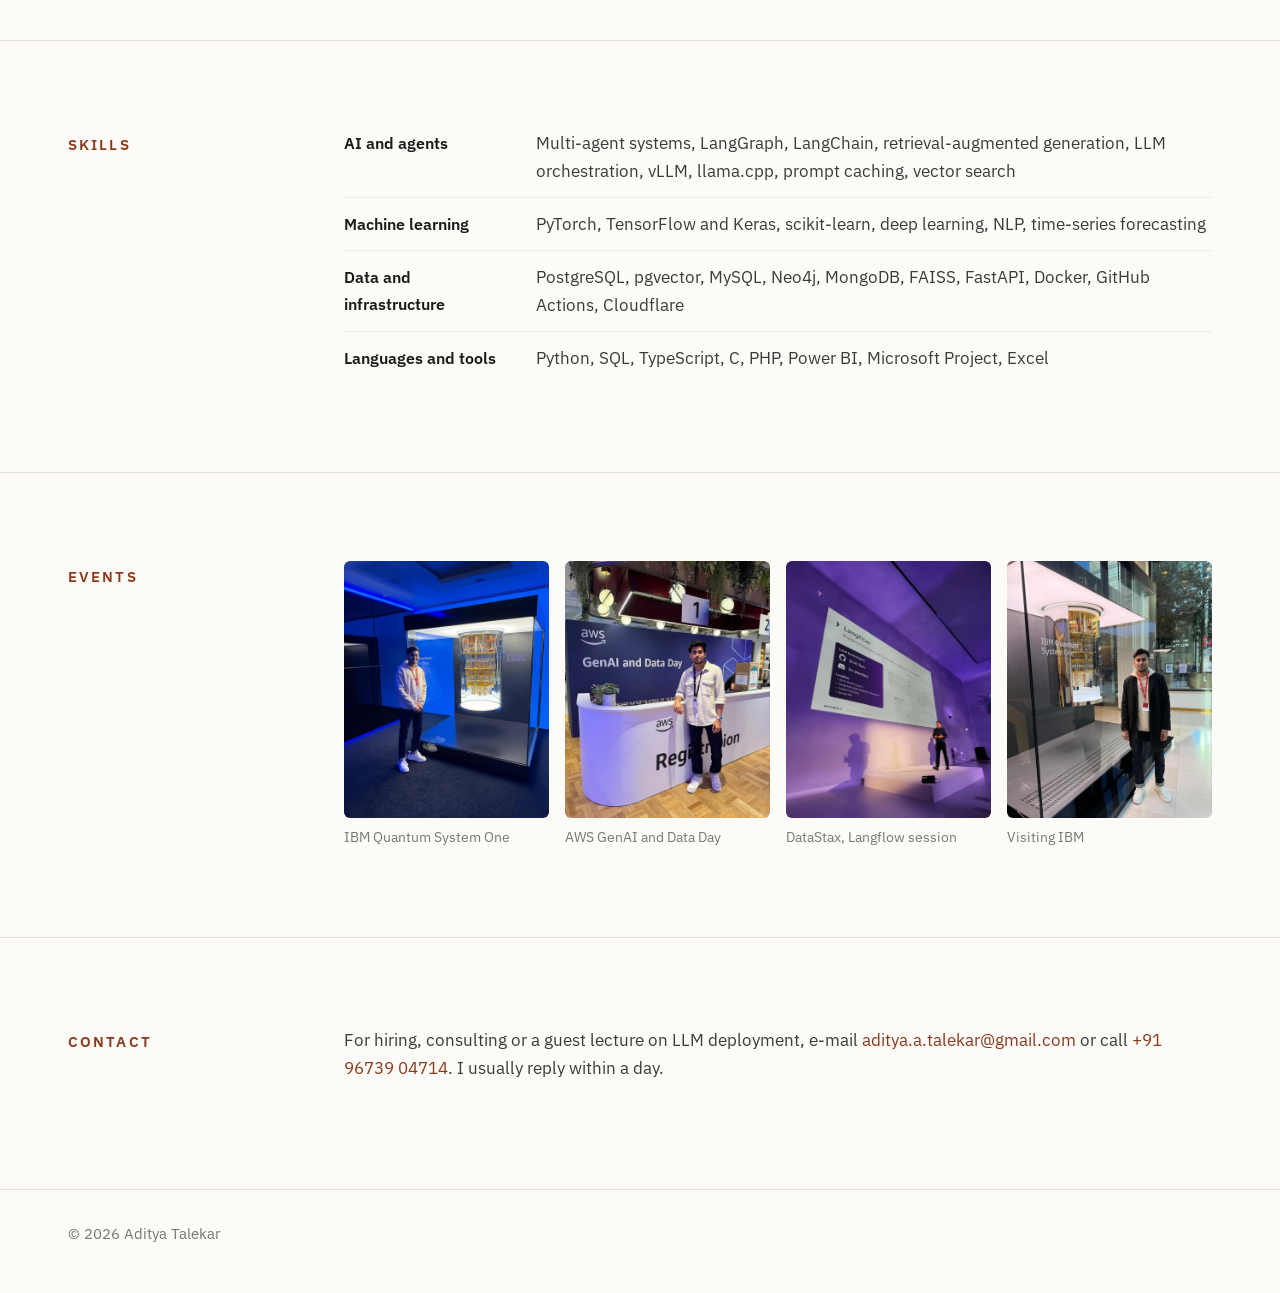
==== commit 56f8daa9: "Split My School into its own page, separate from Exactitude website exactitude.html reverts to cover" ====
--- a/index.html
+++ b/index.html
@@ -37,7 +37,7 @@
     <figure class="intro-photo"><img class="portrait" src="assets/img/aditya-headshot.webp" alt="Aditya Talekar" width="720" height="720"></figure>
   </div></section>
 
-  <section class="section" id="experience"><div class="col"><h2>Experience</h2><div class="item"><div class="when">June 2026 to present</div><div><h3><a href="work/teaching.html">Assistant Professor, Artificial Intelligence</a></h3><div class="org">Dr. D. Y. Patil Pratishthan's College of Engineering, Kolhapur</div><ul><li>Teach Artificial Intelligence, C Programming and Data Structures to about 300 B.Tech students, from theory to deploying LLM agents with vLLM.</li><li>Industry Outreach Coordinator and hackathon mentor; deployed a 30-billion-parameter model live for students.</li></ul><a class="more" href="work/teaching.html">Read more →</a></div></div><div class="item"><div class="when">May to November 2026</div><div><h3><a href="work/exactitude.html">Independent AI Consultant (Freelance work)</a></h3><div class="org">Exactitude Consultancy, Pune</div><ul><li>Sole engineer for data, AI and infrastructure on a live market-research site with 30,000+ reports: 22,000+ figures verified, pages from 909 ms to 1 ms, 1.35 million bot requests blocked.</li><li>Then built My School, an offline-first teaching app turning 386 state-board and NCERT textbooks into concept cards, games, lesson plans and a citation-grounded "Ask the book," running fully offline on school laptops.</li></ul><a class="more" href="work/exactitude.html">Read more →</a></div></div><div class="item"><div class="when">January 2020 to July 2024</div><div><h3><a href="work/talekar-infra.html">AI Engineer (Project Engineer)</a></h3><div class="org">Talekar Infra LLP, Pune</div><ul><li>Managed a 10-person site team while doing all the technical work myself; grew a three-week Excel consolidation into a Python, PostgreSQL and Power BI reporting platform, cutting turnaround to one week.</li><li>From February 2023, built an XGBoost demand-forecasting model (MAPE 44% to 26%), a citation-grounded RAG assistant (Recall@10 58% to 84%) and an LLM research workflow, mostly on free and self-hosted tools.</li></ul><a class="more" href="work/talekar-infra.html">Read more →</a></div></div><div class="item"><div class="when">March to May 2019</div><div><h3>Business Analyst Intern</h3><div class="org">Apaha Trainers and Consultants, Pune</div><ul><li>Validated project data in SQL and Excel, fixed recurring reporting errors and improved billing accuracy.</li><li>Produced more than ten analytical reports for executive audiences.</li></ul></div></div></div></section>
+  <section class="section" id="experience"><div class="col"><h2>Experience</h2><div class="item"><div class="when">June 2026 to present</div><div><h3><a href="work/teaching.html">Assistant Professor, Artificial Intelligence</a></h3><div class="org">Dr. D. Y. Patil Pratishthan's College of Engineering, Kolhapur</div><ul><li>Teach Artificial Intelligence, C Programming and Data Structures to about 300 B.Tech students, from theory to deploying LLM agents with vLLM.</li><li>Industry Outreach Coordinator and hackathon mentor; deployed a 30-billion-parameter model live for students.</li></ul><a class="more" href="work/teaching.html">Read more →</a></div></div><div class="item"><div class="when">May to November 2026</div><div><h3>Independent AI Consultant (Freelance work)</h3><div class="org">Exactitude Consultancy, Pune</div><p>Two separate engagements for the same client:</p><ul><li><b>Project 1)</b> <a href="work/exactitude.html">Exactitude website rebuild</a> — sole engineer for data, AI and infrastructure on a live market-research site with 30,000+ reports: 22,000+ figures verified, pages from 909 ms to 1 ms, 1.35 million bot requests blocked.</li><li><b>Project 2)</b> <a href="work/my-school.html">My School app</a> — an offline-first teaching app turning 386 state-board and NCERT textbooks into concept cards, games, lesson plans and a citation-grounded "Ask the book," running fully offline on school laptops.</li></ul></div></div><div class="item"><div class="when">January 2020 to July 2024</div><div><h3><a href="work/talekar-infra.html">AI Engineer (Project Engineer)</a></h3><div class="org">Talekar Infra LLP, Pune</div><ul><li>Managed a 10-person site team while doing all the technical work myself; grew a three-week Excel consolidation into a Python, PostgreSQL and Power BI reporting platform, cutting turnaround to one week.</li><li>From February 2023, built an XGBoost demand-forecasting model (MAPE 44% to 26%), a citation-grounded RAG assistant (Recall@10 58% to 84%) and an LLM research workflow, mostly on free and self-hosted tools.</li></ul><a class="more" href="work/talekar-infra.html">Read more →</a></div></div><div class="item"><div class="when">March to May 2019</div><div><h3>Business Analyst Intern</h3><div class="org">Apaha Trainers and Consultants, Pune</div><ul><li>Validated project data in SQL and Excel, fixed recurring reporting errors and improved billing accuracy.</li><li>Produced more than ten analytical reports for executive audiences.</li></ul></div></div></div></section>
   <section class="section" id="projects"><div class="col"><h2>Projects</h2><div class="item"><div class="when">March to May 2026<img class="thumb" src="assets/img/wave-architecture.webp" alt="" loading="lazy"></div><div><h3><a href="work/wave-engine.html">Wave Engine</a></h3><div class="org">AI coding assistant for VS Code</div><p>A local 4-bit model directs 107 specialist agents over the repository; every answer is critiqued and confidence-scored before it is shown. 30+ active users on the VS Code Marketplace; responses cut from about 40 seconds to 5.</p><a class="more" href="work/wave-engine.html">Read more →</a></div></div><div class="item"><div class="when">2025 to present<img class="thumb" src="assets/img/guardian-dashboard.webp" alt="" loading="lazy"></div><div><h3><a href="work/guardian.html">Guardian</a></h3><div class="org">External attack-surface intelligence for banks</div><p>One-click, fully-external scan that maps a bank's internet-facing estate from a single domain: 27 security probes including an AI-agent/LLM layer, Z3-provable reachability and a signed tamper-evident ledger. 500+ endpoints in ~5 minutes, run serverlessly on GitHub Actions. Presented at IDBI Innovate 2026.</p><a class="more" href="work/guardian.html">Read more →</a></div></div><div class="item"><div class="when">2026<img class="thumb" src="assets/img/nexusrag-workspace.webp" alt="" loading="lazy"></div><div><h3><a href="work/nexusrag.html">NexusRAG</a></h3><div class="org">Retrieval platform with citations</div><p>Keyword and vector search in one PostgreSQL database, fused and filtered to the best ten passages. Answers are cited, or withheld when the evidence is weak. Four LLM providers with automatic failover; 160 tests.</p><a class="more" href="work/nexusrag.html">Read more →</a></div></div><div class="item"><div class="when">2025<img class="thumb" src="assets/img/energy-demand.webp" alt="" loading="lazy"></div><div><h3><a href="work/energynexus.html">EnergyNexus</a></h3><div class="org">Energy forecasting with deep learning (MSc dissertation)</div><p>Forecasts demand, price and wind generation with CNN-LSTM and wavelet-LSTM models, trained on a million-row synthetic London dataset I built. R² of 95.9% for demand, 93.1% for wind and 70.3% for price.</p><a class="more" href="work/energynexus.html">Read more →</a></div></div><h2 class="sub">Other projects</h2><ul class="plain-list"><li><div><b>Offline-first attendance platform</b><span>A PWA and Android app for my department, with no paid servers.</span></div><a class="gh" href="https://github.com/ADITYATALEKAR/attendance-platform" target="_blank" rel="noopener">GitHub</a></li><li><div><b>Biomedical hybrid search</b><span>BM25F, Word2Vec and MiniLM re-ranking over PubMed; QMUL coursework.</span></div><a class="gh" href="https://github.com/ADITYATALEKAR/Hybrid-Information-Retrieval" target="_blank" rel="noopener">GitHub</a></li><li><div><b>Multi-frame number-plate OCR</b><span>Aligns and fuses blurry photos before OCR, with OpenCV.</span></div><a class="gh" href="https://github.com/ADITYATALEKAR/plate-fusion-ocr-tool" target="_blank" rel="noopener">GitHub</a></li><li><div><b>Short-form video pipeline</b><span>Clips, Whisper captions and a five-platform uploader.</span></div><a class="gh" href="https://github.com/ADITYATALEKAR/AI-Video-Editor-and-Clipper-with-Auto-Captions" target="_blank" rel="noopener">GitHub</a></li><li><div><b>Deception detection from speech</b><span>Audio features and a tuned random forest, with librosa and scikit-learn.</span></div><a class="gh" href="https://github.com/ADITYATALEKAR/audio-deception-detection-ml" target="_blank" rel="noopener">GitHub</a></li></ul></div></section>
   <section class="section" id="education"><div class="col"><h2>Education</h2><div class="item"><div class="when">2024 to 2025</div><div><h3>MSc Data Science and Artificial Intelligence, Distinction</h3><div class="org">Queen Mary University of London</div><p><b>Modules.</b> Neural Networks and Deep Learning; Principles of Machine Learning; Data Mining; Information Retrieval; Statistics for AI and Data Science; Programming for AI and Data Science; Risk and Decision-Making for Data Science and AI; Ethics, Regulation and Law in Digital Decision-Making.</p><p><b>Dissertation.</b> <a href="work/energynexus.html">EnergyNexus</a>, LSTM forecasting of energy demand, price and wind generation (R² up to 95.9%). <a href="#" data-doc="thesis">Read it</a>.</p></div></div><div class="item"><div class="when">2017 to 2021</div><div><h3>BE Civil Engineering</h3><div class="org">Savitribai Phule Pune University; RMD Sinhgad School of Engineering</div><p><b>Management.</b> Project Management and Engineering Economics; Quantity Surveying, Contracts and Tenders; Infrastructure Engineering and Construction Techniques.</p><p><b>Engineering.</b> Structural analysis and design, geotechnical and foundation engineering, fluid mechanics, transportation, environmental engineering, hydrology.</p><p><b>Foundations.</b> Engineering mathematics I to III, physics, chemistry, mechanics, surveying; materials, surveying and fluids laboratories; site visits; drawing and estimation work.</p></div></div><div class="item"><div class="when">April 2021</div><div><h3>Publication</h3><div class="org">International Journal of Advances in Engineering Research, vol. 21, issue IV</div><p><i>A Comprehensive Study on Generation and Disposal of Solid Waste and its Smart Management in Warje (Pune)</i>, with P. Murke, T. Patil and Prof. A. Datye. Surveyed about 85 tonnes of waste a day, showed about 64% of dry waste could be recovered, and proposed an RFID and IoT smart-bin system. <a href="https://ijaer.com/admin/upload/07%20Pratik%20Murke%2001144.pdf" target="_blank" rel="noopener">Read the paper</a>.</p></div></div><div class="item"><div class="when">2021</div><div><h3>Certifications</h3><div class="org">Apaha Trainers and Consultants</div><p>Quantity Surveying and Project Billing using MS-Excel; Project Planning using Microsoft Project.</p></div></div></div></section>
   <section class="section" id="skills"><div class="col"><h2>Skills</h2><dl class="skills"><div><dt>AI and agents</dt><dd>Multi-agent systems, LangGraph, LangChain, retrieval-augmented generation, LLM orchestration, vLLM, llama.cpp, prompt caching, vector search</dd></div><div><dt>Machine learning</dt><dd>PyTorch, TensorFlow and Keras, scikit-learn, deep learning, NLP, time-series forecasting</dd></div><div><dt>Data and infrastructure</dt><dd>PostgreSQL, pgvector, MySQL, Neo4j, MongoDB, FAISS, FastAPI, Docker, GitHub Actions, Cloudflare</dd></div><div><dt>Languages and tools</dt><dd>Python, SQL, TypeScript, C, PHP, Power BI, Microsoft Project, Excel</dd></div></dl></div></section>
